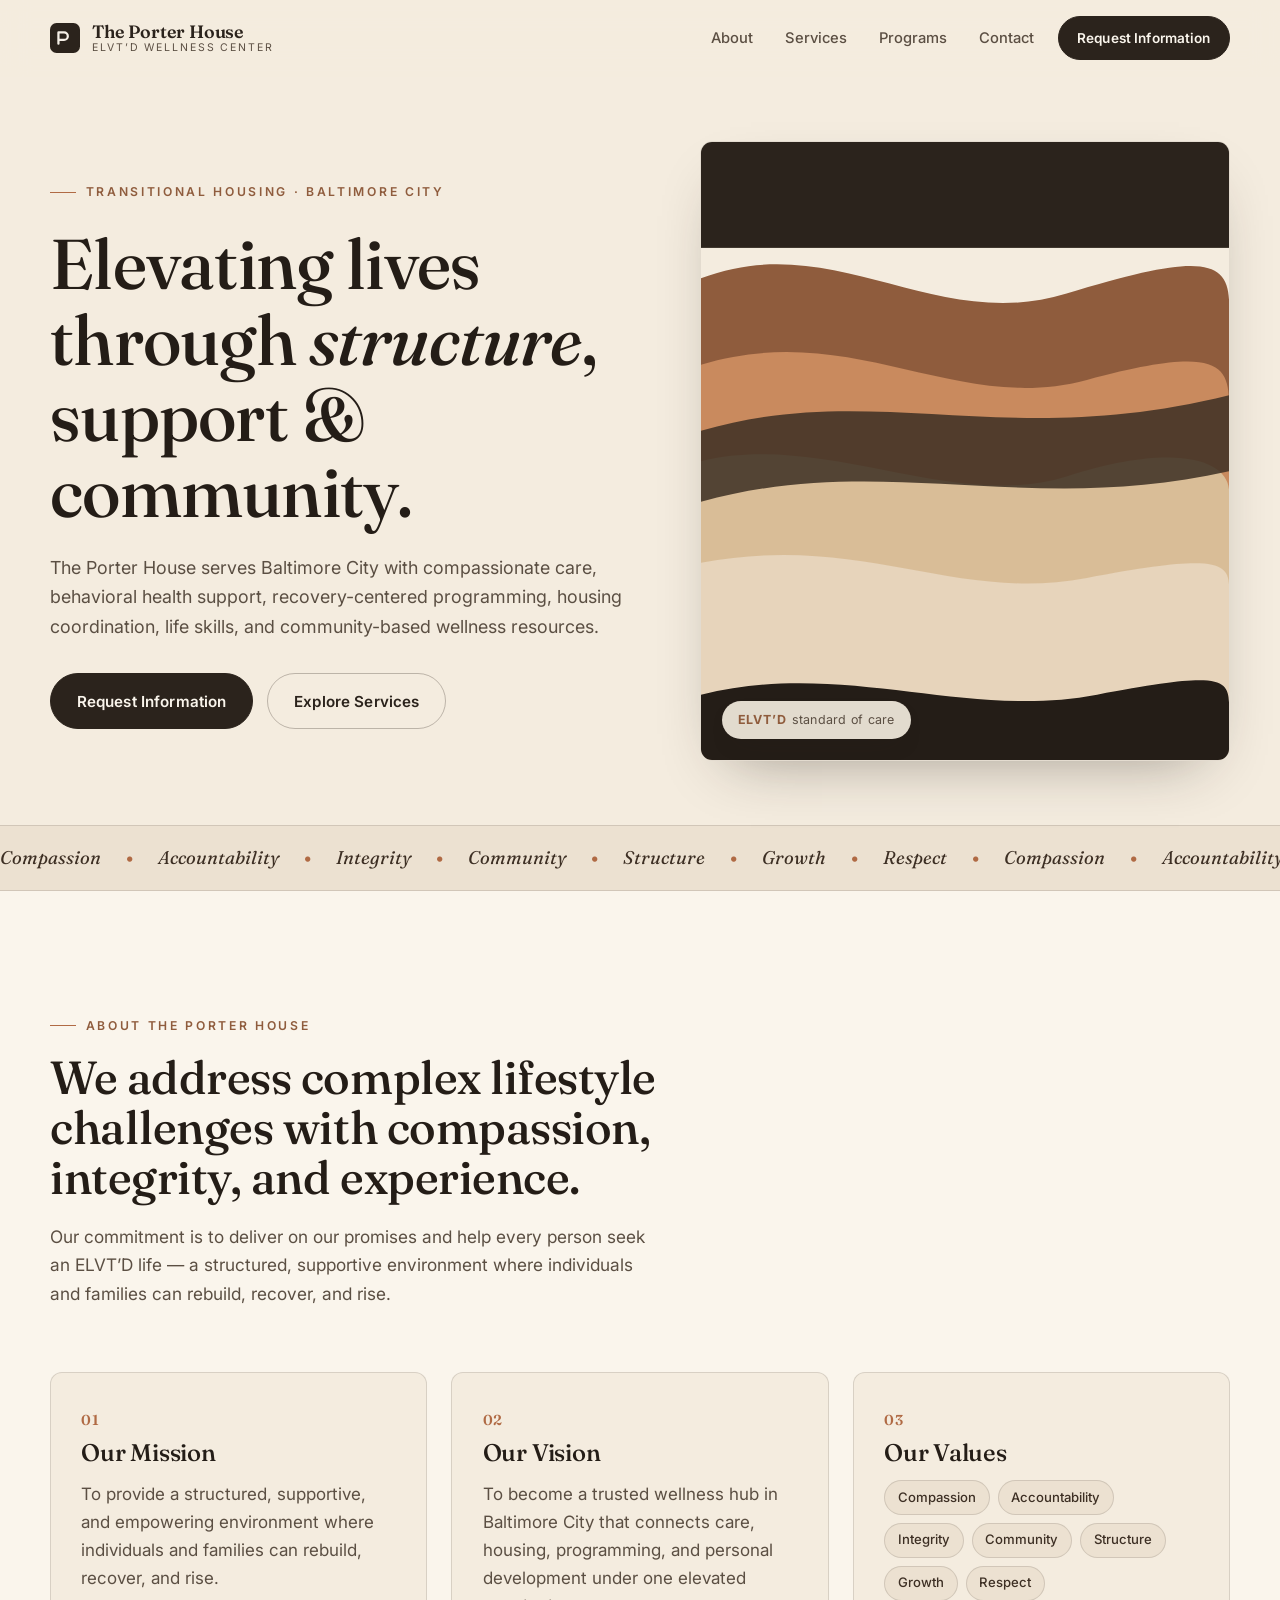
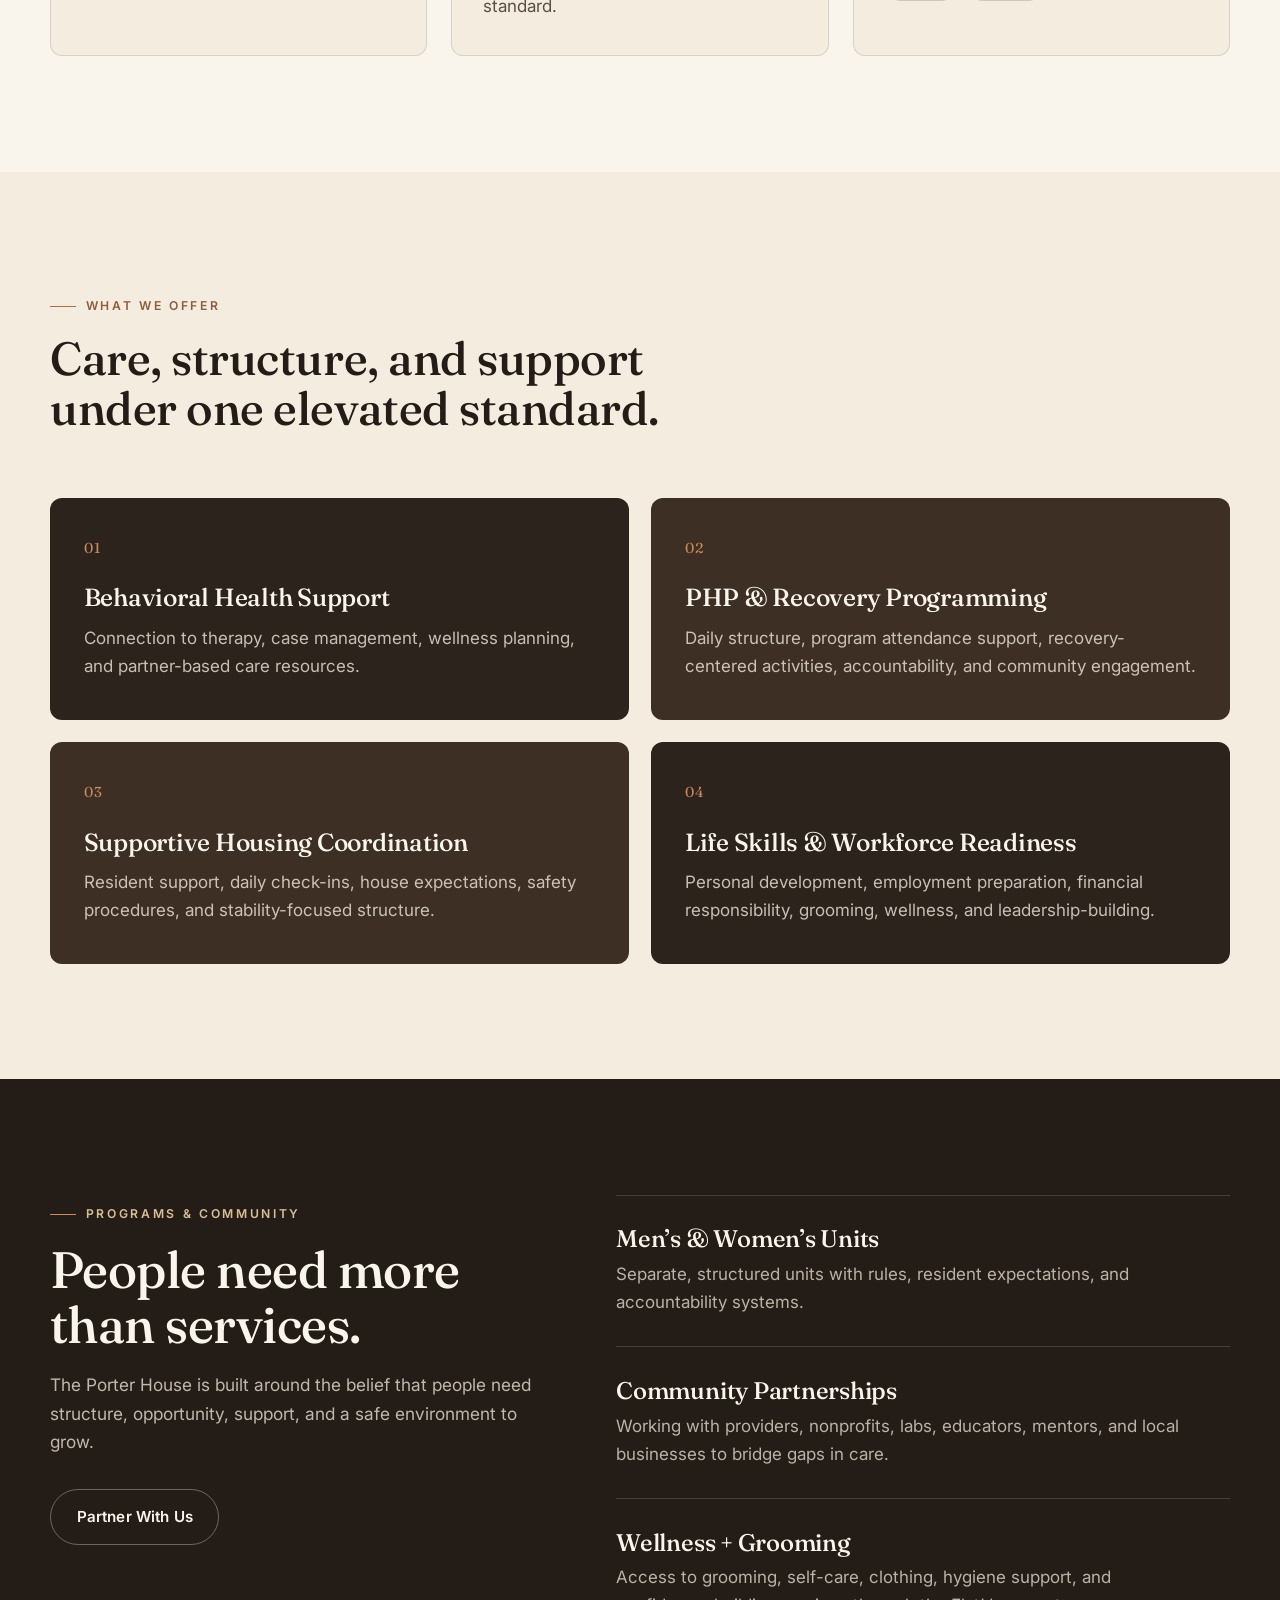
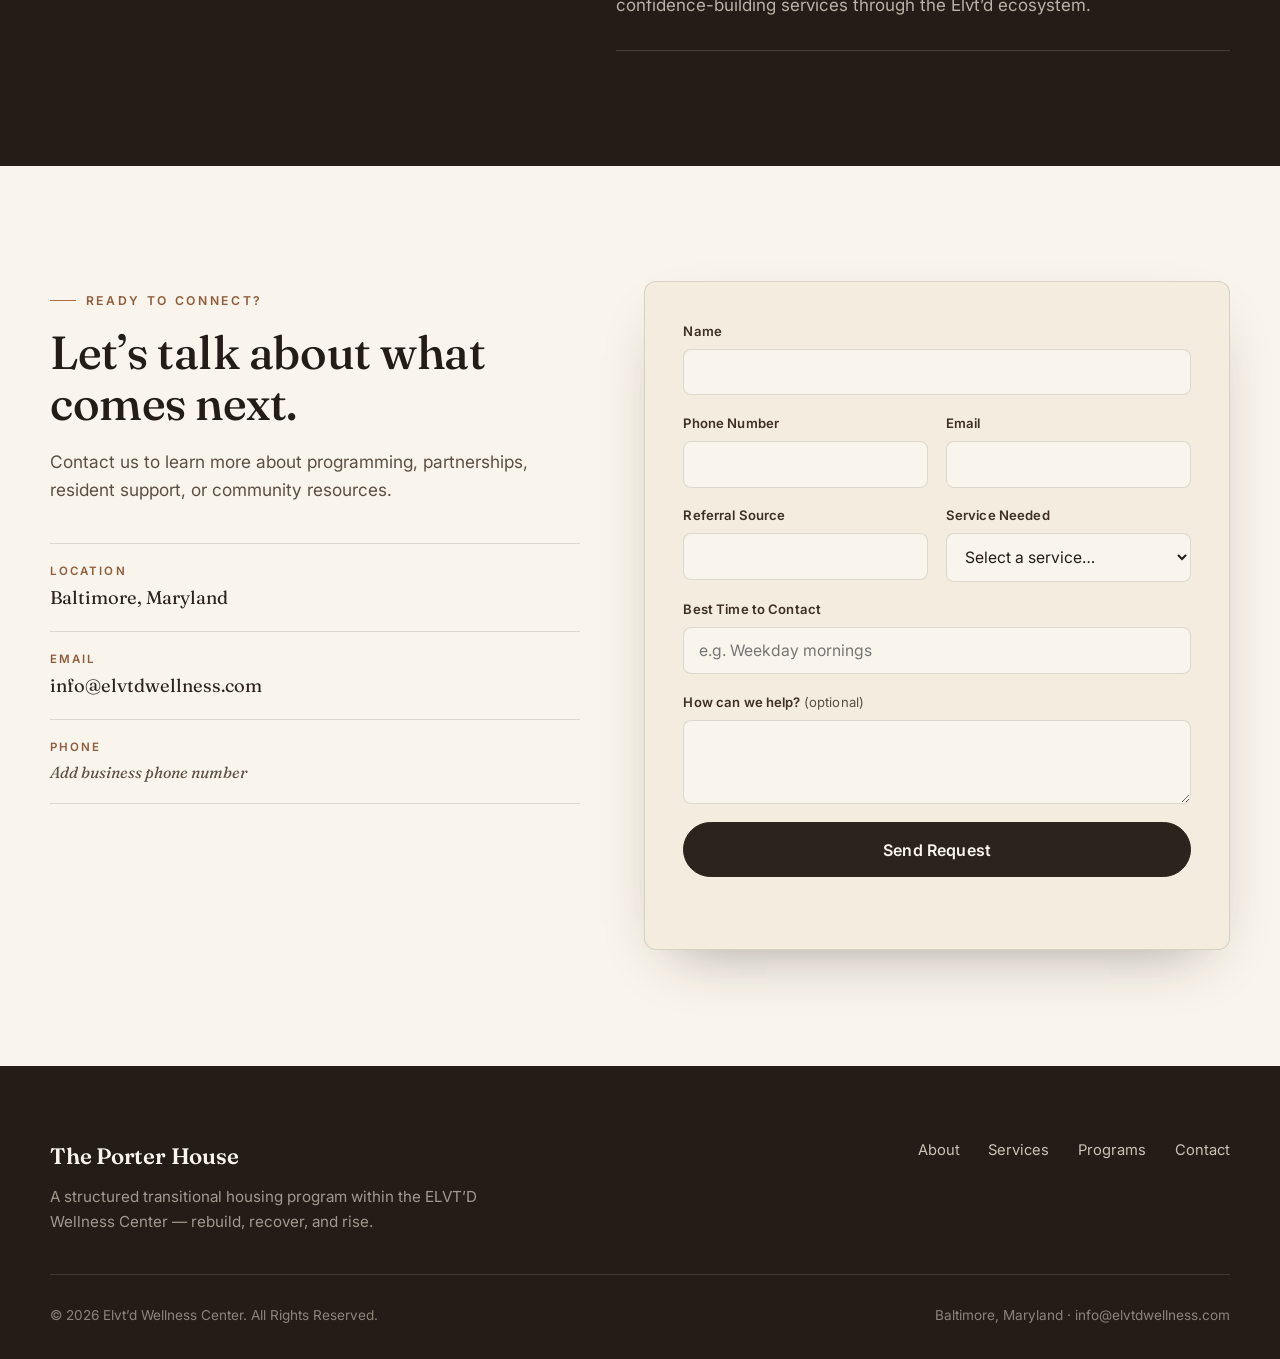
==== index.html @ 4a5e467b "Add The Porter House website Build a sleek, structured, earth-toned marketing site for The Porter Ho" ====
<!DOCTYPE html>
<html lang="en">
<head>
  <meta charset="UTF-8" />
  <meta name="viewport" content="width=device-width, initial-scale=1.0" />
  <title>The Porter House &middot; ELVT&rsquo;D Wellness Center</title>
  <meta name="description" content="The Porter House is a structured transitional housing program in Baltimore City within the ELVT'D Wellness Center — behavioral health support, recovery-centered programming, supportive housing coordination, and life skills." />
  <meta name="theme-color" content="#2b231c" />

  <meta property="og:title" content="The Porter House &middot; ELVT'D Wellness Center" />
  <meta property="og:description" content="Elevating lives through wellness, structure, support, and community. A transitional housing program serving Baltimore City." />
  <meta property="og:type" content="website" />

  <link rel="preconnect" href="https://fonts.googleapis.com" />
  <link rel="preconnect" href="https://fonts.gstatic.com" crossorigin />
  <link href="https://fonts.googleapis.com/css2?family=Fraunces:opsz,wght@9..144,400;9..144,500;9..144,600&family=Inter:wght@400;500;600&display=swap" rel="stylesheet" />

  <link rel="icon" href="data:image/svg+xml,%3Csvg xmlns='http://www.w3.org/2000/svg' viewBox='0 0 32 32'%3E%3Crect width='32' height='32' rx='6' fill='%232b231c'/%3E%3Cpath d='M9 22V10h6a4 4 0 010 8H9' fill='none' stroke='%23c98a5e' stroke-width='2.4' stroke-linecap='round' stroke-linejoin='round'/%3E%3C/svg%3E" />
  <link rel="stylesheet" href="css/styles.css" />
</head>
<body>
  <a class="skip-link" href="#main">Skip to content</a>

  <!-- ============ HEADER ============ -->
  <header class="site-header" id="siteHeader">
    <div class="wrap header-inner">
      <a class="brand" href="#top" aria-label="The Porter House home">
        <span class="brand-mark" aria-hidden="true">
          <svg viewBox="0 0 32 32" width="30" height="30"><rect width="32" height="32" rx="7" fill="currentColor"/><path d="M9 22V10h6a4 4 0 010 8H9" fill="none" stroke="#f5efe6" stroke-width="2.4" stroke-linecap="round" stroke-linejoin="round"/></svg>
        </span>
        <span class="brand-text">
          <span class="brand-name">The Porter House</span>
          <span class="brand-sub">ELVT&rsquo;D Wellness Center</span>
        </span>
      </a>

      <nav class="nav" aria-label="Primary">
        <a href="#about">About</a>
        <a href="#services">Services</a>
        <a href="#programs">Programs</a>
        <a href="#contact">Contact</a>
      </nav>

      <a class="btn btn-sm nav-cta" href="#contact">Request Information</a>

      <button class="nav-toggle" id="navToggle" aria-label="Open menu" aria-expanded="false" aria-controls="mobileNav">
        <span></span><span></span><span></span>
      </button>
    </div>
    <div class="mobile-nav" id="mobileNav" hidden>
      <a href="#about">About</a>
      <a href="#services">Services</a>
      <a href="#programs">Programs</a>
      <a href="#contact">Contact</a>
      <a class="btn" href="#contact">Request Information</a>
    </div>
  </header>

  <main id="main">
    <span id="top"></span>

    <!-- ============ HERO ============ -->
    <section class="hero">
      <div class="wrap hero-inner">
        <div class="hero-copy">
          <p class="eyebrow reveal">Transitional Housing &middot; Baltimore City</p>
          <h1 class="reveal">Elevating lives through <em>structure</em>, support &amp; community.</h1>
          <p class="lede reveal">The Porter House serves Baltimore City with compassionate care, behavioral health support, recovery-centered programming, housing coordination, life skills, and community-based wellness resources.</p>
          <div class="hero-actions reveal">
            <a class="btn" href="#contact">Request Information</a>
            <a class="btn btn-ghost" href="#services">Explore Services</a>
          </div>
        </div>

        <div class="hero-art reveal" aria-hidden="true">
          <!-- Abstract topographic art — geometric yet fluid, earth-toned -->
          <svg class="topo" viewBox="0 0 520 640" preserveAspectRatio="xMidYMid slice" role="img">
            <defs>
              <clipPath id="frame"><rect x="0" y="0" width="520" height="640" rx="10"/></clipPath>
            </defs>
            <g clip-path="url(#frame)">
              <rect width="520" height="640" fill="#f4ecdf"/>
              <!-- grounded dark top block -->
              <rect width="520" height="120" fill="#2b231c"/>
              <!-- moody sweeping planes -->
              <path d="M0 150 C 130 100, 230 205, 360 165 S 520 130, 520 175 L520 300 L0 300 Z" fill="#8f5c3d"/>
              <path d="M0 235 C 150 190, 250 285, 380 250 S 520 235, 520 275 L520 400 L0 400 Z" fill="#c98a5e"/>
              <path d="M0 330 C 120 300, 250 380, 360 345 S 520 330, 520 360 L520 520 L0 520 Z" fill="#d9bd97"/>
              <path d="M0 430 C 160 400, 250 470, 380 445 S 520 430, 520 455 L520 640 L0 640 Z" fill="#e7d4bb"/>
              <!-- grounded dark base block -->
              <path d="M0 560 C 140 525, 260 585, 390 560 S 520 545, 520 575 L520 640 L0 640 Z" fill="#241d17"/>
              <!-- fluid espresso ridge -->
              <path d="M0 300 C 170 250, 300 320, 520 265 L520 340 C 320 385, 180 320, 0 370 Z" fill="#3d2f24" opacity="0.85"/>
            </g>
          </svg>
          <div class="hero-art-tag"><span>ELVT&rsquo;D</span> standard of care</div>
        </div>
      </div>

      <div class="marquee" aria-hidden="true">
        <div class="marquee-track">
          <span>Compassion</span><i>&bull;</i><span>Accountability</span><i>&bull;</i><span>Integrity</span><i>&bull;</i><span>Community</span><i>&bull;</i><span>Structure</span><i>&bull;</i><span>Growth</span><i>&bull;</i><span>Respect</span><i>&bull;</i>
          <span>Compassion</span><i>&bull;</i><span>Accountability</span><i>&bull;</i><span>Integrity</span><i>&bull;</i><span>Community</span><i>&bull;</i><span>Structure</span><i>&bull;</i><span>Growth</span><i>&bull;</i><span>Respect</span><i>&bull;</i>
        </div>
      </div>
    </section>

    <!-- ============ ABOUT ============ -->
    <section class="section about" id="about">
      <div class="wrap">
        <div class="section-head reveal">
          <p class="eyebrow">About The Porter House</p>
          <h2>We address complex lifestyle challenges with compassion, integrity, and experience.</h2>
          <p class="section-intro">Our commitment is to deliver on our promises and help every person seek an ELVT&rsquo;D life — a structured, supportive environment where individuals and families can rebuild, recover, and rise.</p>
        </div>

        <div class="pillars">
          <article class="pillar reveal">
            <span class="pillar-index">01</span>
            <h3>Our Mission</h3>
            <p>To provide a structured, supportive, and empowering environment where individuals and families can rebuild, recover, and rise.</p>
          </article>
          <article class="pillar reveal">
            <span class="pillar-index">02</span>
            <h3>Our Vision</h3>
            <p>To become a trusted wellness hub in Baltimore City that connects care, housing, programming, and personal development under one elevated standard.</p>
          </article>
          <article class="pillar reveal">
            <span class="pillar-index">03</span>
            <h3>Our Values</h3>
            <ul class="value-chips">
              <li>Compassion</li><li>Accountability</li><li>Integrity</li><li>Community</li><li>Structure</li><li>Growth</li><li>Respect</li>
            </ul>
          </article>
        </div>
      </div>
    </section>

    <!-- ============ SERVICES ============ -->
    <section class="section services" id="services">
      <div class="wrap">
        <div class="section-head reveal">
          <p class="eyebrow">What We Offer</p>
          <h2>Care, structure, and support under one elevated standard.</h2>
        </div>

        <div class="cards">
          <article class="card reveal">
            <div class="card-num">01</div>
            <h3>Behavioral Health Support</h3>
            <p>Connection to therapy, case management, wellness planning, and partner-based care resources.</p>
          </article>
          <article class="card reveal">
            <div class="card-num">02</div>
            <h3>PHP &amp; Recovery Programming</h3>
            <p>Daily structure, program attendance support, recovery-centered activities, accountability, and community engagement.</p>
          </article>
          <article class="card reveal">
            <div class="card-num">03</div>
            <h3>Supportive Housing Coordination</h3>
            <p>Resident support, daily check-ins, house expectations, safety procedures, and stability-focused structure.</p>
          </article>
          <article class="card reveal">
            <div class="card-num">04</div>
            <h3>Life Skills &amp; Workforce Readiness</h3>
            <p>Personal development, employment preparation, financial responsibility, grooming, wellness, and leadership-building.</p>
          </article>
        </div>
      </div>
    </section>

    <!-- ============ PROGRAMS ============ -->
    <section class="section programs" id="programs">
      <div class="wrap">
        <div class="programs-grid">
          <div class="programs-copy reveal">
            <p class="eyebrow">Programs &amp; Community</p>
            <h2>People need more than services.</h2>
            <p class="section-intro">The Porter House is built around the belief that people need structure, opportunity, support, and a safe environment to grow.</p>
            <a class="btn btn-ghost" href="#contact">Partner With Us</a>
          </div>

          <div class="programs-list">
            <article class="program reveal">
              <h3>Men&rsquo;s &amp; Women&rsquo;s Units</h3>
              <p>Separate, structured units with rules, resident expectations, and accountability systems.</p>
            </article>
            <article class="program reveal">
              <h3>Community Partnerships</h3>
              <p>Working with providers, nonprofits, labs, educators, mentors, and local businesses to bridge gaps in care.</p>
            </article>
            <article class="program reveal">
              <h3>Wellness + Grooming</h3>
              <p>Access to grooming, self-care, clothing, hygiene support, and confidence-building services through the Elvt&rsquo;d ecosystem.</p>
            </article>
          </div>
        </div>
      </div>
    </section>

    <!-- ============ CONTACT ============ -->
    <section class="section contact" id="contact">
      <div class="wrap contact-grid">
        <div class="contact-copy reveal">
          <p class="eyebrow">Ready to connect?</p>
          <h2>Let&rsquo;s talk about what comes next.</h2>
          <p class="section-intro">Contact us to learn more about programming, partnerships, resident support, or community resources.</p>

          <ul class="contact-details">
            <li>
              <span class="c-label">Location</span>
              <span class="c-value">Baltimore, Maryland</span>
            </li>
            <li>
              <span class="c-label">Email</span>
              <a class="c-value" href="mailto:info@elvtdwellness.com">info@elvtdwellness.com</a>
            </li>
            <li>
              <span class="c-label">Phone</span>
              <span class="c-value muted">Add business phone number</span>
            </li>
          </ul>
        </div>

        <form class="contact-form reveal" id="contactForm" novalidate>
          <div class="field">
            <label for="name">Name</label>
            <input id="name" name="name" type="text" autocomplete="name" required />
          </div>
          <div class="field-row">
            <div class="field">
              <label for="phone">Phone Number</label>
              <input id="phone" name="phone" type="tel" autocomplete="tel" required />
            </div>
            <div class="field">
              <label for="email">Email</label>
              <input id="email" name="email" type="email" autocomplete="email" required />
            </div>
          </div>
          <div class="field-row">
            <div class="field">
              <label for="referral">Referral Source</label>
              <input id="referral" name="referral" type="text" />
            </div>
            <div class="field">
              <label for="service">Service Needed</label>
              <select id="service" name="service">
                <option value="" selected>Select a service&hellip;</option>
                <option>Behavioral Health Support</option>
                <option>PHP &amp; Recovery Programming</option>
                <option>Supportive Housing Coordination</option>
                <option>Life Skills &amp; Workforce Readiness</option>
                <option>Community Partnership</option>
                <option>Other</option>
              </select>
            </div>
          </div>
          <div class="field">
            <label for="besttime">Best Time to Contact</label>
            <input id="besttime" name="besttime" type="text" placeholder="e.g. Weekday mornings" />
          </div>
          <div class="field">
            <label for="message">How can we help? <span class="opt">(optional)</span></label>
            <textarea id="message" name="message" rows="3"></textarea>
          </div>
          <button class="btn btn-block" type="submit">Send Request</button>
          <p class="form-note" id="formNote" role="status" aria-live="polite"></p>
        </form>
      </div>
    </section>
  </main>

  <!-- ============ FOOTER ============ -->
  <footer class="site-footer">
    <div class="wrap footer-inner">
      <div class="footer-brand">
        <span class="brand-name">The Porter House</span>
        <p>A structured transitional housing program within the ELVT&rsquo;D Wellness Center — rebuild, recover, and rise.</p>
      </div>
      <nav class="footer-nav" aria-label="Footer">
        <a href="#about">About</a>
        <a href="#services">Services</a>
        <a href="#programs">Programs</a>
        <a href="#contact">Contact</a>
      </nav>
    </div>
    <div class="wrap footer-base">
      <p>&copy; <span id="year">2026</span> Elvt&rsquo;d Wellness Center. All Rights Reserved.</p>
      <p>Baltimore, Maryland &middot; <a href="mailto:info@elvtdwellness.com">info@elvtdwellness.com</a></p>
    </div>
  </footer>

  <script src="js/main.js"></script>
</body>
</html>
---- css/styles.css ----
/* ============================================================
   The Porter House — ELVT'D Wellness Center
   Palette: muted earth tones — espresso, terracotta, sand, cream
   Mood: sleek, structured, confident, grounded
   ============================================================ */

:root {
  /* Earth-tone palette */
  --espresso:    #241d17;
  --espresso-2:  #2b231c;
  --coffee:      #3d2f24;
  --terracotta:  #b06a44;
  --terracotta-2:#c98a5e;
  --clay:        #8f5c3d;
  --sand:        #d9bd97;
  --sand-2:      #e7d4bb;
  --beige:       #ece1d1;
  --cream:       #f4ecdf;
  --cream-2:     #faf5ec;
  --ink:         #241d17;
  --ink-soft:    #5b4f43;
  --line:        rgba(43, 35, 28, 0.14);

  --bg:          var(--cream);
  --fg:          var(--ink);

  --font-serif: "Fraunces", Georgia, "Times New Roman", serif;
  --font-sans:  "Inter", -apple-system, BlinkMacSystemFont, "Segoe UI", Roboto, sans-serif;

  --wrap: 1180px;
  --radius: 12px;
  --shadow: 0 24px 60px -30px rgba(36, 29, 23, 0.45);
  --ease: cubic-bezier(0.22, 1, 0.36, 1);
}

/* ---------- Reset / base ---------- */
*, *::before, *::after { box-sizing: border-box; }
html { scroll-behavior: smooth; -webkit-text-size-adjust: 100%; }
@media (prefers-reduced-motion: reduce) { html { scroll-behavior: auto; } }

body {
  margin: 0;
  font-family: var(--font-sans);
  color: var(--fg);
  background: var(--bg);
  line-height: 1.65;
  font-size: 17px;
  -webkit-font-smoothing: antialiased;
  text-rendering: optimizeLegibility;
  overflow-x: hidden;
}

h1, h2, h3 { font-family: var(--font-serif); font-weight: 500; line-height: 1.08; letter-spacing: -0.01em; margin: 0; }
h1 em, h2 em { font-style: italic; font-weight: 500; }
p { margin: 0; }
a { color: inherit; text-decoration: none; }
img, svg { display: block; max-width: 100%; }

.wrap { width: min(var(--wrap), 100% - 3rem); margin-inline: auto; }

.skip-link {
  position: absolute; left: -9999px; top: 0; z-index: 200;
  background: var(--espresso); color: var(--cream);
  padding: 0.7rem 1.2rem; border-radius: 0 0 8px 0;
}
.skip-link:focus { left: 0; }

/* ---------- Buttons ---------- */
.btn {
  display: inline-flex; align-items: center; justify-content: center; gap: 0.5rem;
  font-family: var(--font-sans); font-weight: 600; font-size: 0.95rem;
  letter-spacing: 0.01em;
  padding: 0.9rem 1.6rem; border-radius: 999px;
  background: var(--espresso-2); color: var(--cream-2);
  border: 1px solid var(--espresso-2);
  cursor: pointer;
  transition: transform 0.35s var(--ease), background 0.35s var(--ease), box-shadow 0.35s var(--ease), color 0.35s var(--ease);
}
.btn:hover { background: var(--coffee); transform: translateY(-2px); box-shadow: 0 14px 30px -14px rgba(36,29,23,0.6); }
.btn:focus-visible { outline: 3px solid var(--terracotta-2); outline-offset: 3px; }
.btn-ghost { background: transparent; color: var(--espresso-2); border-color: rgba(43,35,28,0.28); }
.btn-ghost:hover { background: rgba(43,35,28,0.06); color: var(--espresso-2); }
.btn-sm { padding: 0.6rem 1.15rem; font-size: 0.85rem; }
.btn-block { width: 100%; padding: 1.05rem; font-size: 1rem; }

/* ---------- Eyebrow ---------- */
.eyebrow {
  font-family: var(--font-sans); font-weight: 600;
  font-size: 0.76rem; letter-spacing: 0.22em; text-transform: uppercase;
  color: var(--clay); margin-bottom: 1.1rem;
  display: inline-flex; align-items: center; gap: 0.6rem;
}
.eyebrow::before {
  content: ""; width: 26px; height: 1px; background: var(--terracotta); display: inline-block;
}

/* ============ HEADER ============ */
.site-header {
  position: sticky; top: 0; z-index: 100;
  background: rgba(244, 236, 223, 0.82);
  backdrop-filter: blur(14px); -webkit-backdrop-filter: blur(14px);
  border-bottom: 1px solid transparent;
  transition: border-color 0.4s var(--ease), background 0.4s var(--ease);
}
.site-header.scrolled { border-bottom-color: var(--line); background: rgba(244, 236, 223, 0.94); }
.header-inner { display: flex; align-items: center; gap: 1.5rem; height: 76px; }

.brand { display: inline-flex; align-items: center; gap: 0.75rem; margin-right: auto; color: var(--espresso-2); }
.brand-mark { color: var(--espresso-2); display: inline-flex; }
.brand-text { display: flex; flex-direction: column; line-height: 1.1; }
.brand-name { font-family: var(--font-serif); font-weight: 600; font-size: 1.12rem; letter-spacing: -0.01em; }
.brand-sub { font-size: 0.66rem; letter-spacing: 0.18em; text-transform: uppercase; color: var(--ink-soft); }

.nav { display: flex; gap: 2rem; }
.nav a {
  font-size: 0.92rem; font-weight: 500; color: var(--ink-soft);
  position: relative; padding: 0.25rem 0; transition: color 0.3s var(--ease);
}
.nav a::after {
  content: ""; position: absolute; left: 0; bottom: -2px; width: 100%; height: 1.5px;
  background: var(--terracotta); transform: scaleX(0); transform-origin: left;
  transition: transform 0.35s var(--ease);
}
.nav a:hover { color: var(--espresso-2); }
.nav a:hover::after { transform: scaleX(1); }

.nav-toggle { display: none; }

/* mobile nav */
.mobile-nav { display: none; }

/* ============ HERO ============ */
.hero { position: relative; padding-top: clamp(2.5rem, 5vw, 4.5rem); }
.hero-inner {
  display: grid; grid-template-columns: 1.05fr 0.95fr; gap: clamp(2rem, 5vw, 4.5rem);
  align-items: center; padding-bottom: clamp(2.5rem, 5vw, 4rem);
}
.hero h1 {
  font-size: clamp(2.6rem, 6vw, 4.4rem);
  margin: 0.4rem 0 1.4rem;
  max-width: 15ch;
}
.hero .lede { font-size: 1.12rem; color: var(--ink-soft); max-width: 52ch; }
.hero-actions { display: flex; flex-wrap: wrap; gap: 0.9rem; margin-top: 2rem; }

.hero-art { position: relative; }
.topo {
  width: 100%; height: clamp(420px, 52vw, 620px);
  border-radius: var(--radius);
  box-shadow: var(--shadow);
  border: 1px solid rgba(43,35,28,0.08);
}
.hero-art-tag {
  position: absolute; left: 22px; bottom: 22px;
  background: rgba(244,236,223,0.92); backdrop-filter: blur(6px);
  padding: 0.55rem 1rem; border-radius: 999px;
  font-size: 0.78rem; color: var(--ink-soft); letter-spacing: 0.02em;
  box-shadow: 0 10px 24px -16px rgba(36,29,23,0.6);
}
.hero-art-tag span { color: var(--clay); font-weight: 700; letter-spacing: 0.08em; }

/* marquee */
.marquee {
  border-top: 1px solid var(--line); border-bottom: 1px solid var(--line);
  overflow: hidden; padding: 1.05rem 0; background: var(--beige);
}
.marquee-track {
  display: inline-flex; align-items: center; gap: 1.5rem; white-space: nowrap;
  animation: marquee 34s linear infinite; will-change: transform;
}
.marquee-track span {
  font-family: var(--font-serif); font-style: italic; font-size: 1.15rem; color: var(--coffee);
}
.marquee-track i { color: var(--terracotta); font-style: normal; }
@keyframes marquee { to { transform: translateX(-50%); } }
@media (prefers-reduced-motion: reduce) { .marquee-track { animation: none; } }

/* ============ SECTIONS ============ */
.section { padding: clamp(4rem, 9vw, 7.5rem) 0; }
.section-head { max-width: 62ch; margin-bottom: clamp(2.5rem, 5vw, 4rem); }
.section-head h2 { font-size: clamp(1.9rem, 3.8vw, 2.9rem); }
.section-intro { margin-top: 1.2rem; color: var(--ink-soft); font-size: 1.08rem; max-width: 56ch; }

/* ---- About ---- */
.about { background: var(--cream-2); }
.pillars { display: grid; grid-template-columns: repeat(3, 1fr); gap: 1.5rem; }
.pillar {
  background: var(--cream); border: 1px solid var(--line); border-radius: var(--radius);
  padding: 2rem 1.9rem 2.2rem; position: relative;
  transition: transform 0.4s var(--ease), box-shadow 0.4s var(--ease);
}
.pillar:hover { transform: translateY(-4px); box-shadow: var(--shadow); }
.pillar-index {
  font-family: var(--font-serif); font-size: 0.9rem; color: var(--terracotta);
  font-weight: 600; letter-spacing: 0.05em;
}
.pillar h3 { font-size: 1.5rem; margin: 0.4rem 0 0.9rem; }
.pillar p { color: var(--ink-soft); }
.value-chips { list-style: none; margin: 0.2rem 0 0; padding: 0; display: flex; flex-wrap: wrap; gap: 0.5rem; }
.value-chips li {
  font-size: 0.82rem; font-weight: 500; color: var(--coffee);
  background: var(--beige); border: 1px solid var(--line);
  padding: 0.35rem 0.8rem; border-radius: 999px;
}

/* ---- Services ---- */
.cards { display: grid; grid-template-columns: repeat(2, 1fr); gap: 1.4rem; }
.card {
  position: relative; overflow: hidden;
  background: var(--espresso-2); color: var(--cream);
  border-radius: var(--radius); padding: 2.4rem 2.1rem 2.5rem;
  transition: transform 0.4s var(--ease), background 0.4s var(--ease);
}
.card:nth-child(2), .card:nth-child(3) { background: var(--coffee); }
.card::after {
  content: ""; position: absolute; right: -60px; bottom: -60px;
  width: 180px; height: 180px; border-radius: 50%;
  background: radial-gradient(circle at 30% 30%, rgba(201,138,94,0.35), transparent 70%);
  opacity: 0; transition: opacity 0.5s var(--ease);
}
.card:hover { transform: translateY(-5px); }
.card:hover::after { opacity: 1; }
.card-num {
  font-family: var(--font-serif); font-size: 0.9rem; color: var(--terracotta-2);
  letter-spacing: 0.08em; margin-bottom: 1.5rem;
}
.card h3 { font-size: 1.55rem; margin-bottom: 0.8rem; color: var(--cream-2); }
.card p { color: rgba(244,236,223,0.78); position: relative; z-index: 1; }

/* ---- Programs ---- */
.programs { background: var(--espresso); color: var(--cream); }
.programs .eyebrow { color: var(--sand); }
.programs .eyebrow::before { background: var(--terracotta-2); }
.programs-grid { display: grid; grid-template-columns: 0.9fr 1.1fr; gap: clamp(2rem, 5vw, 4.5rem); align-items: start; }
.programs-copy h2 { font-size: clamp(2rem, 4.2vw, 3.2rem); color: var(--cream-2); margin-bottom: 0; margin-top: 0; }
.programs-copy .section-intro { color: rgba(244,236,223,0.75); margin-bottom: 2rem; }
.programs-copy .btn-ghost { color: var(--cream-2); border-color: rgba(244,236,223,0.35); }
.programs-copy .btn-ghost:hover { background: rgba(244,236,223,0.08); color: var(--cream-2); }
.programs-list { display: flex; flex-direction: column; }
.program {
  padding: 1.9rem 0; border-top: 1px solid rgba(244,236,223,0.16);
  transition: padding-left 0.4s var(--ease);
}
.program:last-child { border-bottom: 1px solid rgba(244,236,223,0.16); }
.program:hover { padding-left: 0.8rem; }
.program h3 { font-size: 1.5rem; color: var(--cream-2); margin-bottom: 0.5rem; }
.program p { color: rgba(244,236,223,0.72); max-width: 52ch; }

/* ---- Contact ---- */
.contact { background: var(--cream-2); }
.contact-grid { display: grid; grid-template-columns: 0.95fr 1.05fr; gap: clamp(2rem, 5vw, 4.5rem); align-items: start; }
.contact-copy h2 { font-size: clamp(1.9rem, 4vw, 2.9rem); }
.contact-details { list-style: none; margin: 2.4rem 0 0; padding: 0; }
.contact-details li {
  display: flex; flex-direction: column; gap: 0.15rem;
  padding: 1.1rem 0; border-top: 1px solid var(--line);
}
.contact-details li:last-child { border-bottom: 1px solid var(--line); }
.c-label { font-size: 0.72rem; letter-spacing: 0.18em; text-transform: uppercase; color: var(--clay); font-weight: 600; }
.c-value { font-size: 1.15rem; font-family: var(--font-serif); color: var(--espresso-2); }
a.c-value:hover { color: var(--terracotta); }
.c-value.muted { color: var(--ink-soft); font-style: italic; font-size: 1rem; }

/* form */
.contact-form {
  background: var(--cream); border: 1px solid var(--line); border-radius: var(--radius);
  padding: clamp(1.6rem, 3vw, 2.4rem); box-shadow: var(--shadow);
}
.field { margin-bottom: 1.1rem; display: flex; flex-direction: column; }
.field-row { display: grid; grid-template-columns: 1fr 1fr; gap: 1.1rem; }
.field label { font-size: 0.82rem; font-weight: 600; color: var(--coffee); margin-bottom: 0.4rem; letter-spacing: 0.01em; }
.field label .opt { font-weight: 400; color: var(--ink-soft); }
.field input, .field select, .field textarea {
  font-family: var(--font-sans); font-size: 0.98rem; color: var(--ink);
  background: var(--cream-2); border: 1px solid var(--line); border-radius: 8px;
  padding: 0.8rem 0.9rem; width: 100%;
  transition: border-color 0.3s var(--ease), box-shadow 0.3s var(--ease), background 0.3s var(--ease);
}
.field textarea { resize: vertical; }
.field input:focus, .field select:focus, .field textarea:focus {
  outline: none; border-color: var(--terracotta); background: var(--cream);
  box-shadow: 0 0 0 3px rgba(176,106,68,0.14);
}
.field input:user-invalid, .field select:user-invalid { border-color: #b4573f; }
.form-note { margin-top: 1rem; font-size: 0.92rem; color: var(--clay); min-height: 1.2em; }
.form-note.success { color: #4c7a4a; }

/* ============ FOOTER ============ */
.site-footer { background: var(--espresso); color: rgba(244,236,223,0.8); padding: clamp(3rem, 6vw, 4.5rem) 0 2rem; }
.footer-inner { display: flex; flex-wrap: wrap; gap: 2rem; justify-content: space-between; align-items: start; padding-bottom: 2.5rem; border-bottom: 1px solid rgba(244,236,223,0.14); }
.footer-brand { max-width: 42ch; }
.footer-brand .brand-name { color: var(--cream-2); font-size: 1.4rem; display: block; margin-bottom: 0.6rem; }
.footer-brand p { color: rgba(244,236,223,0.6); font-size: 0.95rem; }
.footer-nav { display: flex; gap: 1.8rem; flex-wrap: wrap; }
.footer-nav a { font-size: 0.92rem; color: rgba(244,236,223,0.8); transition: color 0.3s var(--ease); }
.footer-nav a:hover { color: var(--terracotta-2); }
.footer-base { display: flex; flex-wrap: wrap; gap: 0.6rem 2rem; justify-content: space-between; padding-top: 1.8rem; font-size: 0.85rem; color: rgba(244,236,223,0.5); }
.footer-base a:hover { color: var(--terracotta-2); }

/* ============ REVEAL ANIMATION ============ */
.reveal { opacity: 0; transform: translateY(22px); transition: opacity 0.7s var(--ease), transform 0.7s var(--ease); }
.reveal.in { opacity: 1; transform: none; }
@media (prefers-reduced-motion: reduce) { .reveal { opacity: 1; transform: none; transition: none; } }

/* ============ RESPONSIVE ============ */
@media (max-width: 940px) {
  .hero-inner { grid-template-columns: 1fr; }
  .hero-art { order: -1; }
  .topo { height: clamp(320px, 60vw, 460px); }
  .programs-grid, .contact-grid { grid-template-columns: 1fr; }
  .cards { grid-template-columns: 1fr; }
}

@media (max-width: 720px) {
  .nav, .nav-cta { display: none; }
  .nav-toggle {
    display: inline-flex; flex-direction: column; justify-content: center; gap: 5px;
    width: 44px; height: 44px; background: none; border: 0; cursor: pointer; padding: 0;
  }
  .nav-toggle span { display: block; width: 24px; height: 2px; background: var(--espresso-2); border-radius: 2px; transition: transform 0.3s var(--ease), opacity 0.3s var(--ease); margin: 0 auto; }
  .nav-toggle[aria-expanded="true"] span:nth-child(1) { transform: translateY(7px) rotate(45deg); }
  .nav-toggle[aria-expanded="true"] span:nth-child(2) { opacity: 0; }
  .nav-toggle[aria-expanded="true"] span:nth-child(3) { transform: translateY(-7px) rotate(-45deg); }

  .mobile-nav { display: flex; flex-direction: column; gap: 0.4rem; padding: 0.5rem 1.5rem 1.5rem; border-bottom: 1px solid var(--line); }
  .mobile-nav a { padding: 0.7rem 0; font-size: 1.05rem; color: var(--espresso-2); border-bottom: 1px solid var(--line); }
  .mobile-nav a:last-child { border: 0; margin-top: 0.6rem; }
  .mobile-nav a.btn { color: var(--cream-2); justify-content: center; }

  .pillars { grid-template-columns: 1fr; }
  .field-row { grid-template-columns: 1fr; }
  body { font-size: 16px; }
}
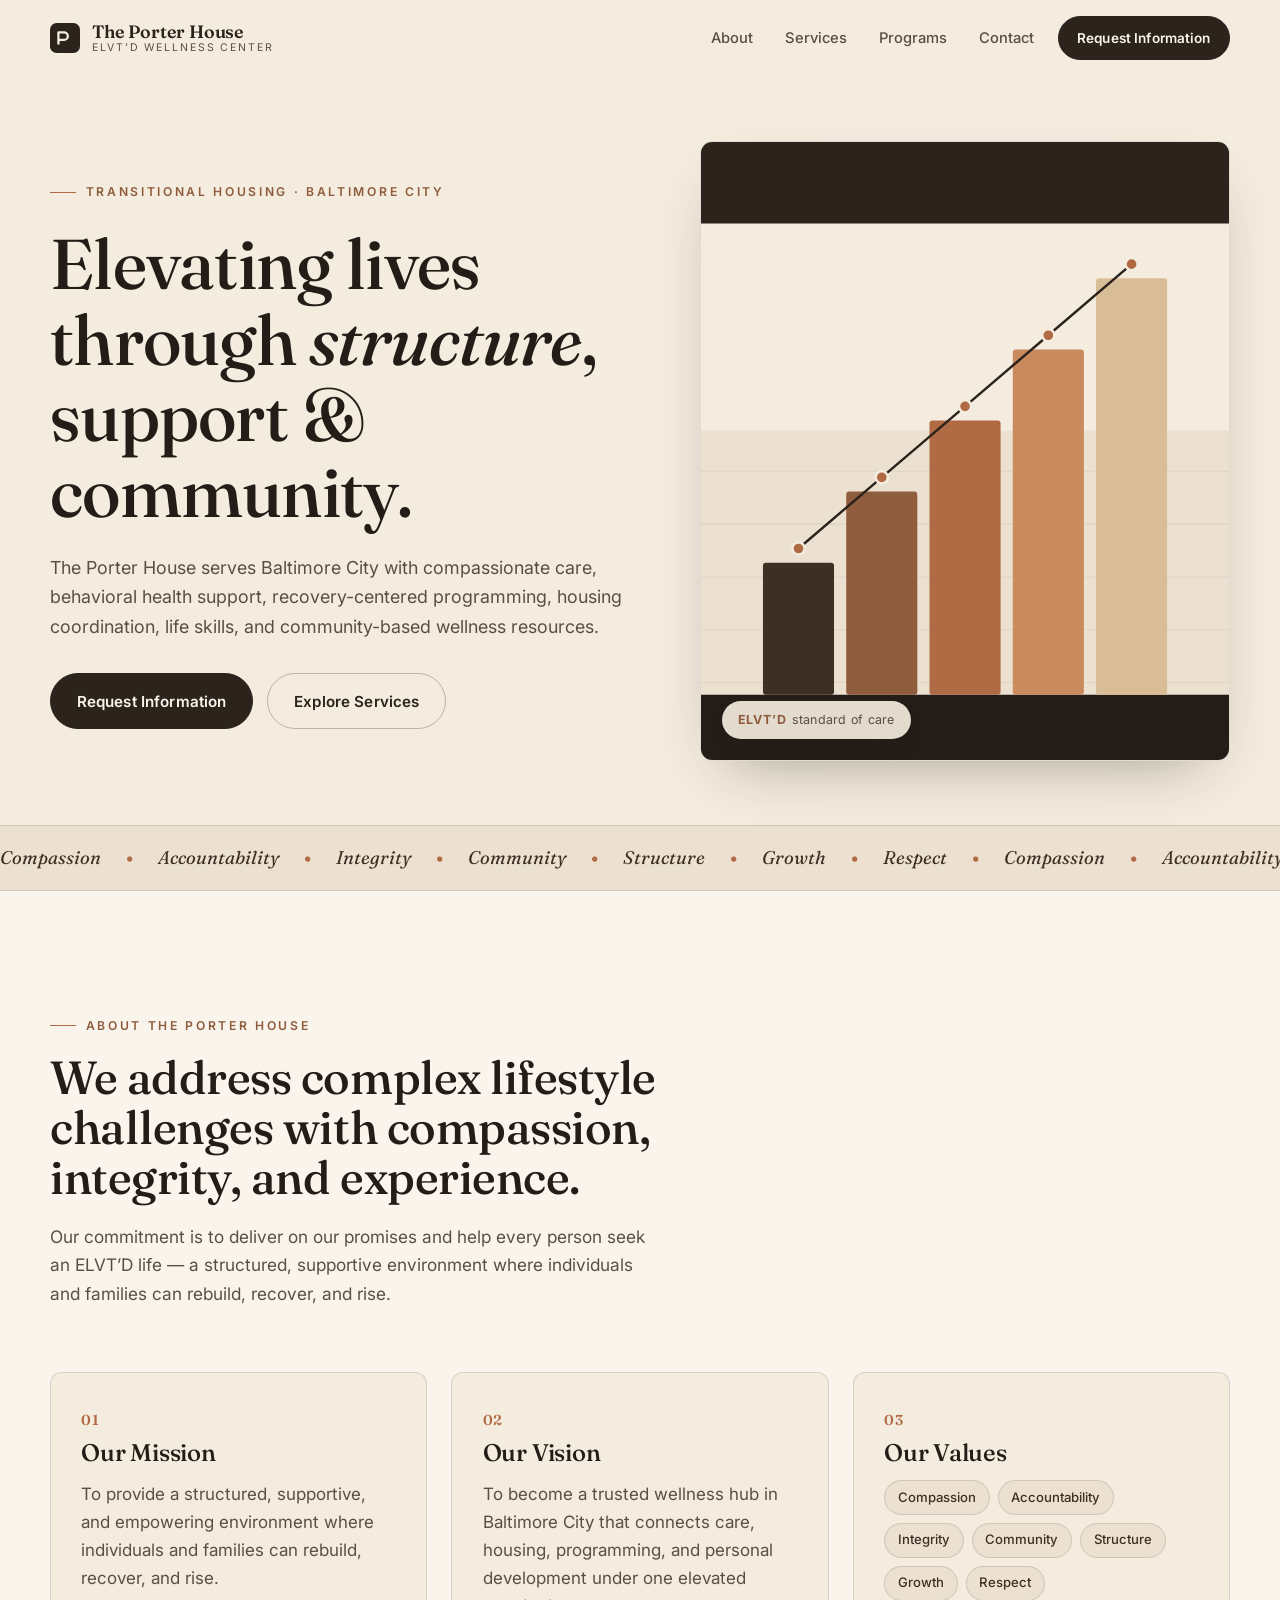
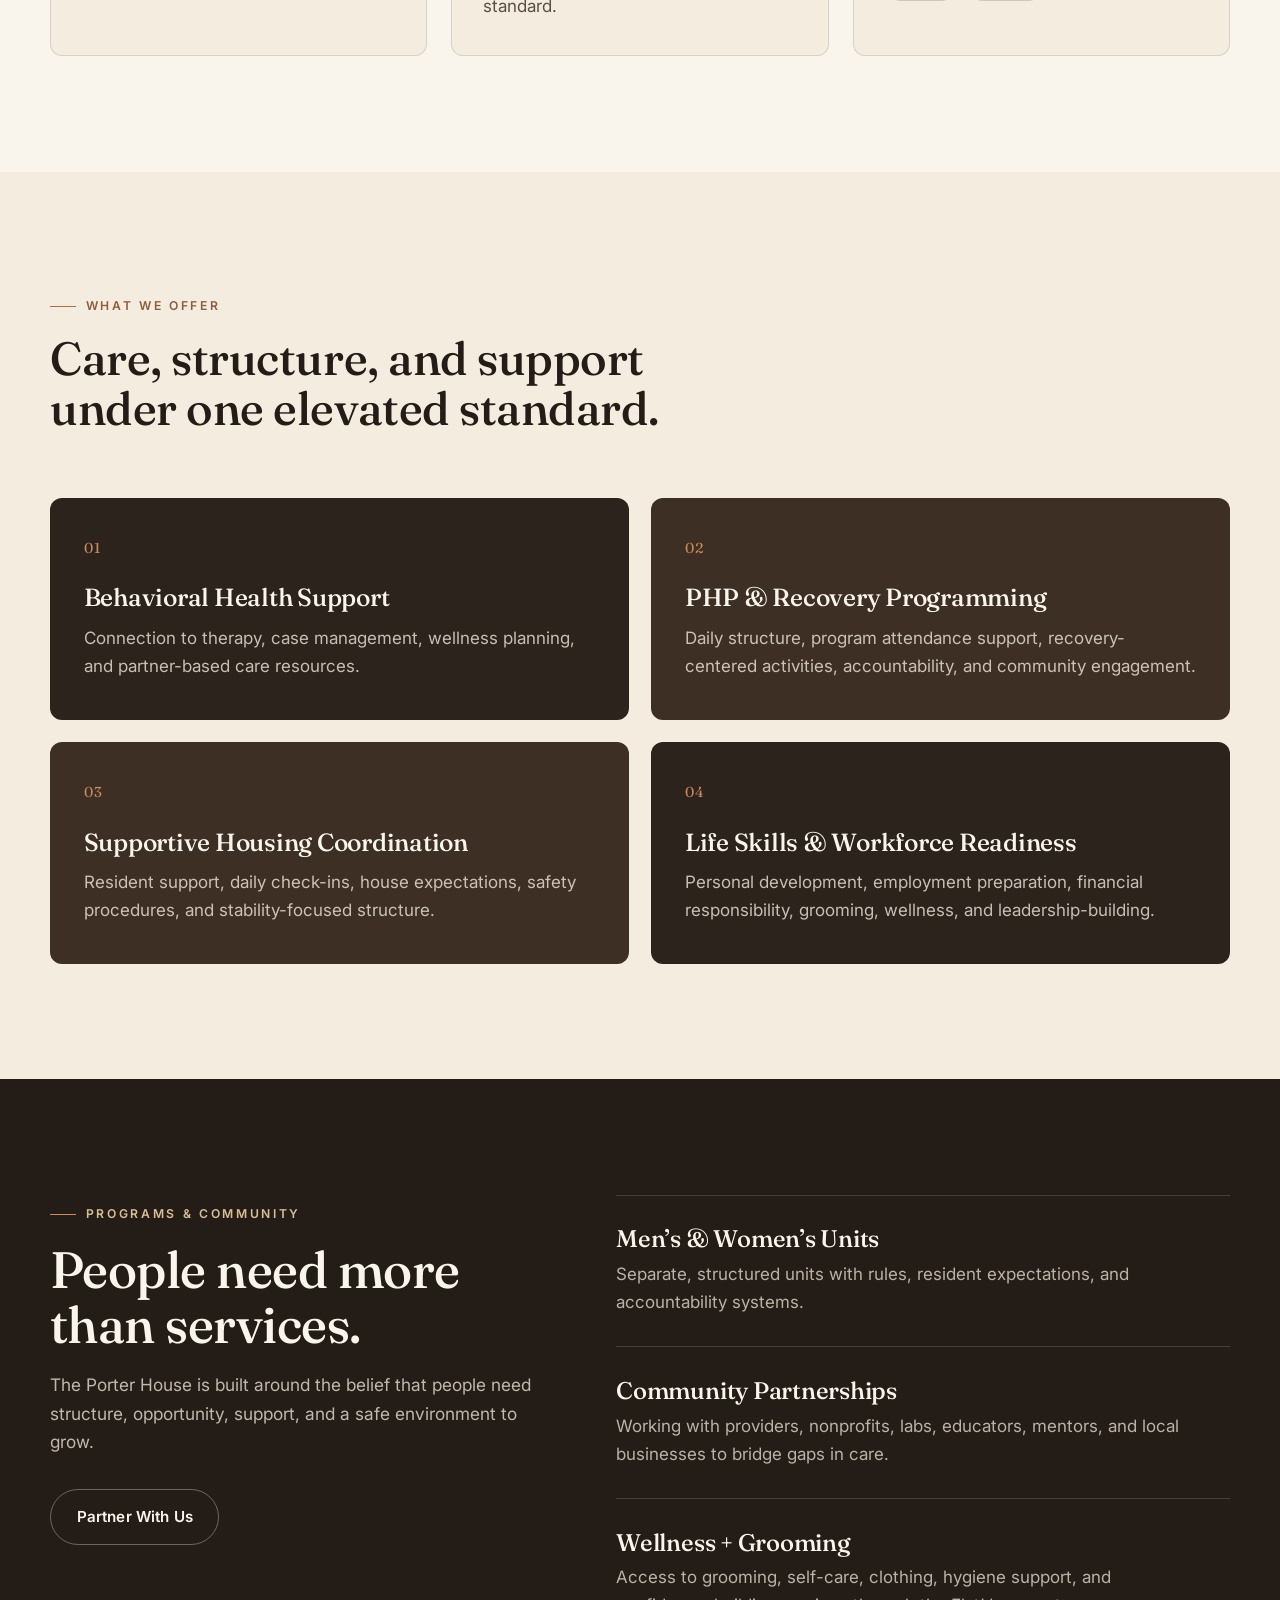
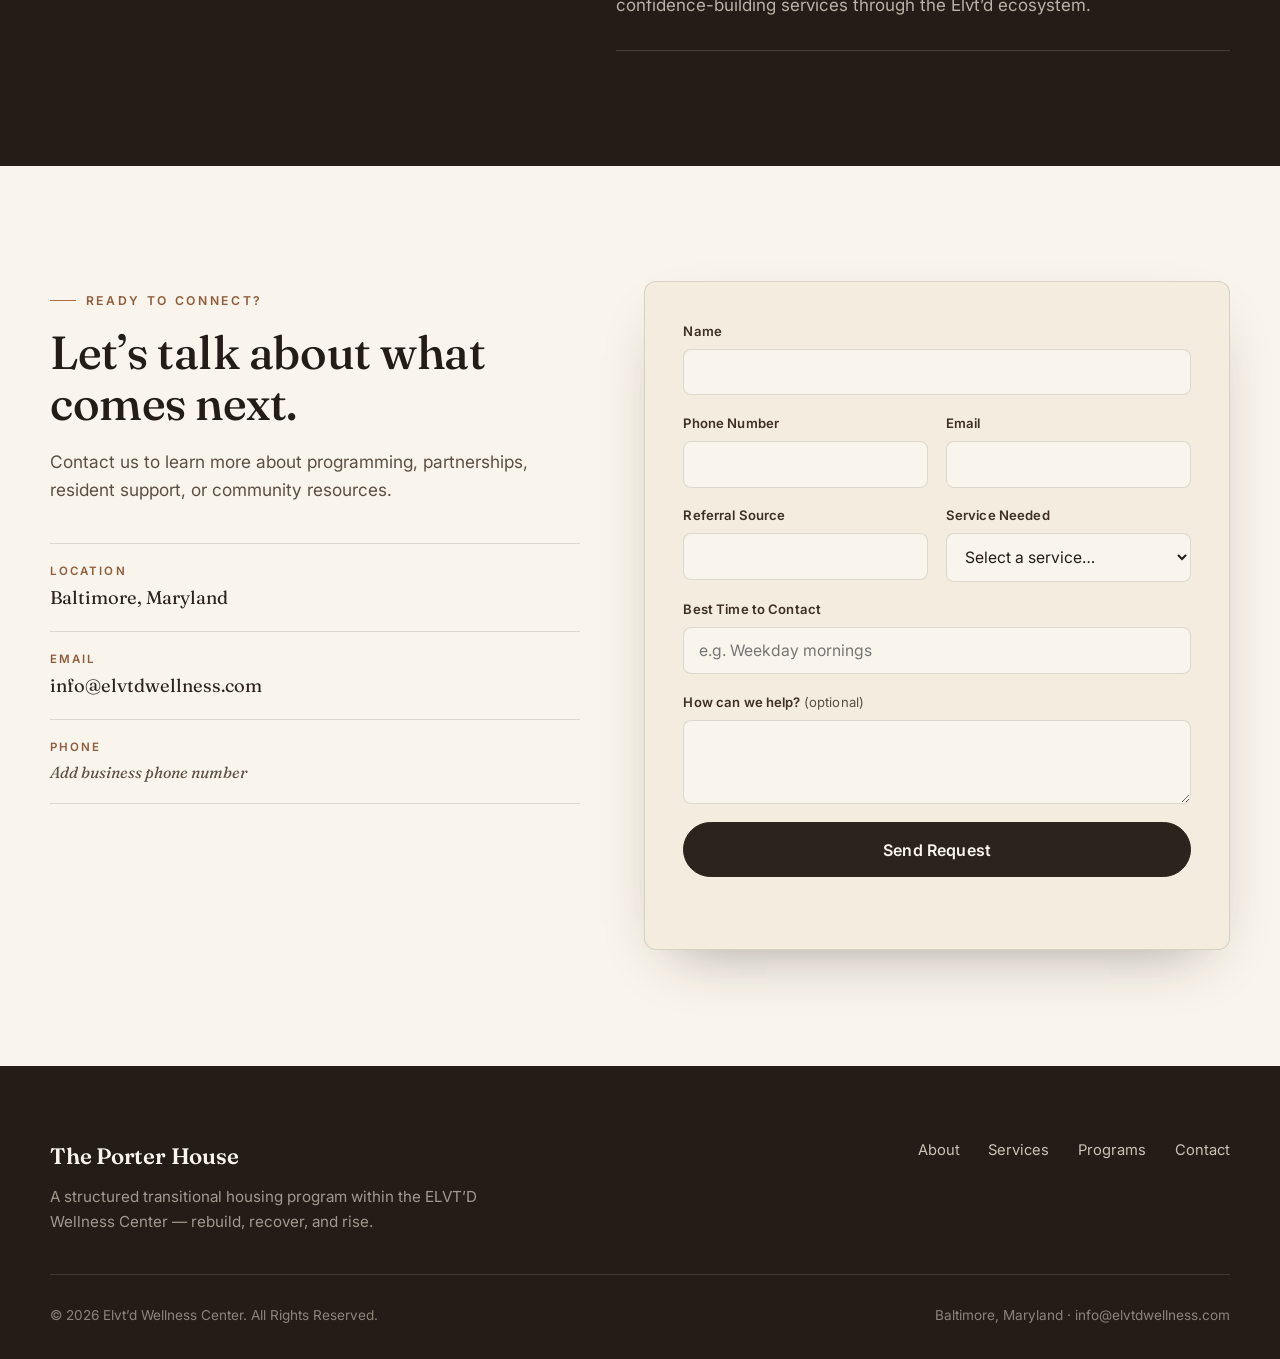
==== commit 6c422bea: "Redesign hero art as structured elevation motif Replace the fluid topographic landscape with a more " ====
--- a/index.html
+++ b/index.html
@@ -73,7 +73,7 @@
         </div>
 
         <div class="hero-art reveal" aria-hidden="true">
-          <!-- Abstract topographic art — geometric yet fluid, earth-toned -->
+          <!-- Structured elevation — ascending stepped columns with an elevation line -->
           <svg class="topo" viewBox="0 0 520 640" preserveAspectRatio="xMidYMid slice" role="img">
             <defs>
               <clipPath id="frame"><rect x="0" y="0" width="520" height="640" rx="10"/></clipPath>
@@ -81,16 +81,38 @@
             <g clip-path="url(#frame)">
               <rect width="520" height="640" fill="#f4ecdf"/>
               <!-- grounded dark top block -->
-              <rect width="520" height="120" fill="#2b231c"/>
-              <!-- moody sweeping planes -->
-              <path d="M0 150 C 130 100, 230 205, 360 165 S 520 130, 520 175 L520 300 L0 300 Z" fill="#8f5c3d"/>
-              <path d="M0 235 C 150 190, 250 285, 380 250 S 520 235, 520 275 L520 400 L0 400 Z" fill="#c98a5e"/>
-              <path d="M0 330 C 120 300, 250 380, 360 345 S 520 330, 520 360 L520 520 L0 520 Z" fill="#d9bd97"/>
-              <path d="M0 430 C 160 400, 250 470, 380 445 S 520 430, 520 455 L520 640 L0 640 Z" fill="#e7d4bb"/>
+              <rect width="520" height="96" fill="#2b231c"/>
+              <!-- structured strata field behind the columns -->
+              <rect x="0" y="300" width="520" height="260" fill="#ece1d1"/>
+              <!-- fine contour / elevation lines -->
+              <g stroke="#2b231c" stroke-opacity="0.07" stroke-width="1">
+                <line x1="0" y1="340" x2="520" y2="340"/>
+                <line x1="0" y1="392" x2="520" y2="392"/>
+                <line x1="0" y1="444" x2="520" y2="444"/>
+                <line x1="0" y1="496" x2="520" y2="496"/>
+                <line x1="0" y1="548" x2="520" y2="548"/>
+              </g>
               <!-- grounded dark base block -->
-              <path d="M0 560 C 140 525, 260 585, 390 560 S 520 545, 520 575 L520 640 L0 640 Z" fill="#241d17"/>
-              <!-- fluid espresso ridge -->
-              <path d="M0 300 C 170 250, 300 320, 520 265 L520 340 C 320 385, 180 320, 0 370 Z" fill="#3d2f24" opacity="0.85"/>
+              <rect x="0" y="560" width="520" height="80" fill="#241d17"/>
+              <!-- ascending structured columns: dark → light as they rise -->
+              <g>
+                <rect x="61"  y="430" width="70" height="130" rx="3" fill="#3d2f24"/>
+                <rect x="143" y="360" width="70" height="200" rx="3" fill="#8f5c3d"/>
+                <rect x="225" y="290" width="70" height="270" rx="3" fill="#b06a44"/>
+                <rect x="307" y="220" width="70" height="340" rx="3" fill="#c98a5e"/>
+                <rect x="389" y="150" width="70" height="410" rx="3" fill="#d9bd97"/>
+              </g>
+              <!-- elevation line + nodes tracing the rise -->
+              <polyline points="96,416 178,346 260,276 342,206 424,136"
+                        fill="none" stroke="#2b231c" stroke-width="2.4"
+                        stroke-linecap="round" stroke-linejoin="round"/>
+              <g fill="#b06a44" stroke="#f4ecdf" stroke-width="2.5">
+                <circle cx="96"  cy="416" r="6"/>
+                <circle cx="178" cy="346" r="6"/>
+                <circle cx="260" cy="276" r="6"/>
+                <circle cx="342" cy="206" r="6"/>
+                <circle cx="424" cy="136" r="6"/>
+              </g>
             </g>
           </svg>
           <div class="hero-art-tag"><span>ELVT&rsquo;D</span> standard of care</div>
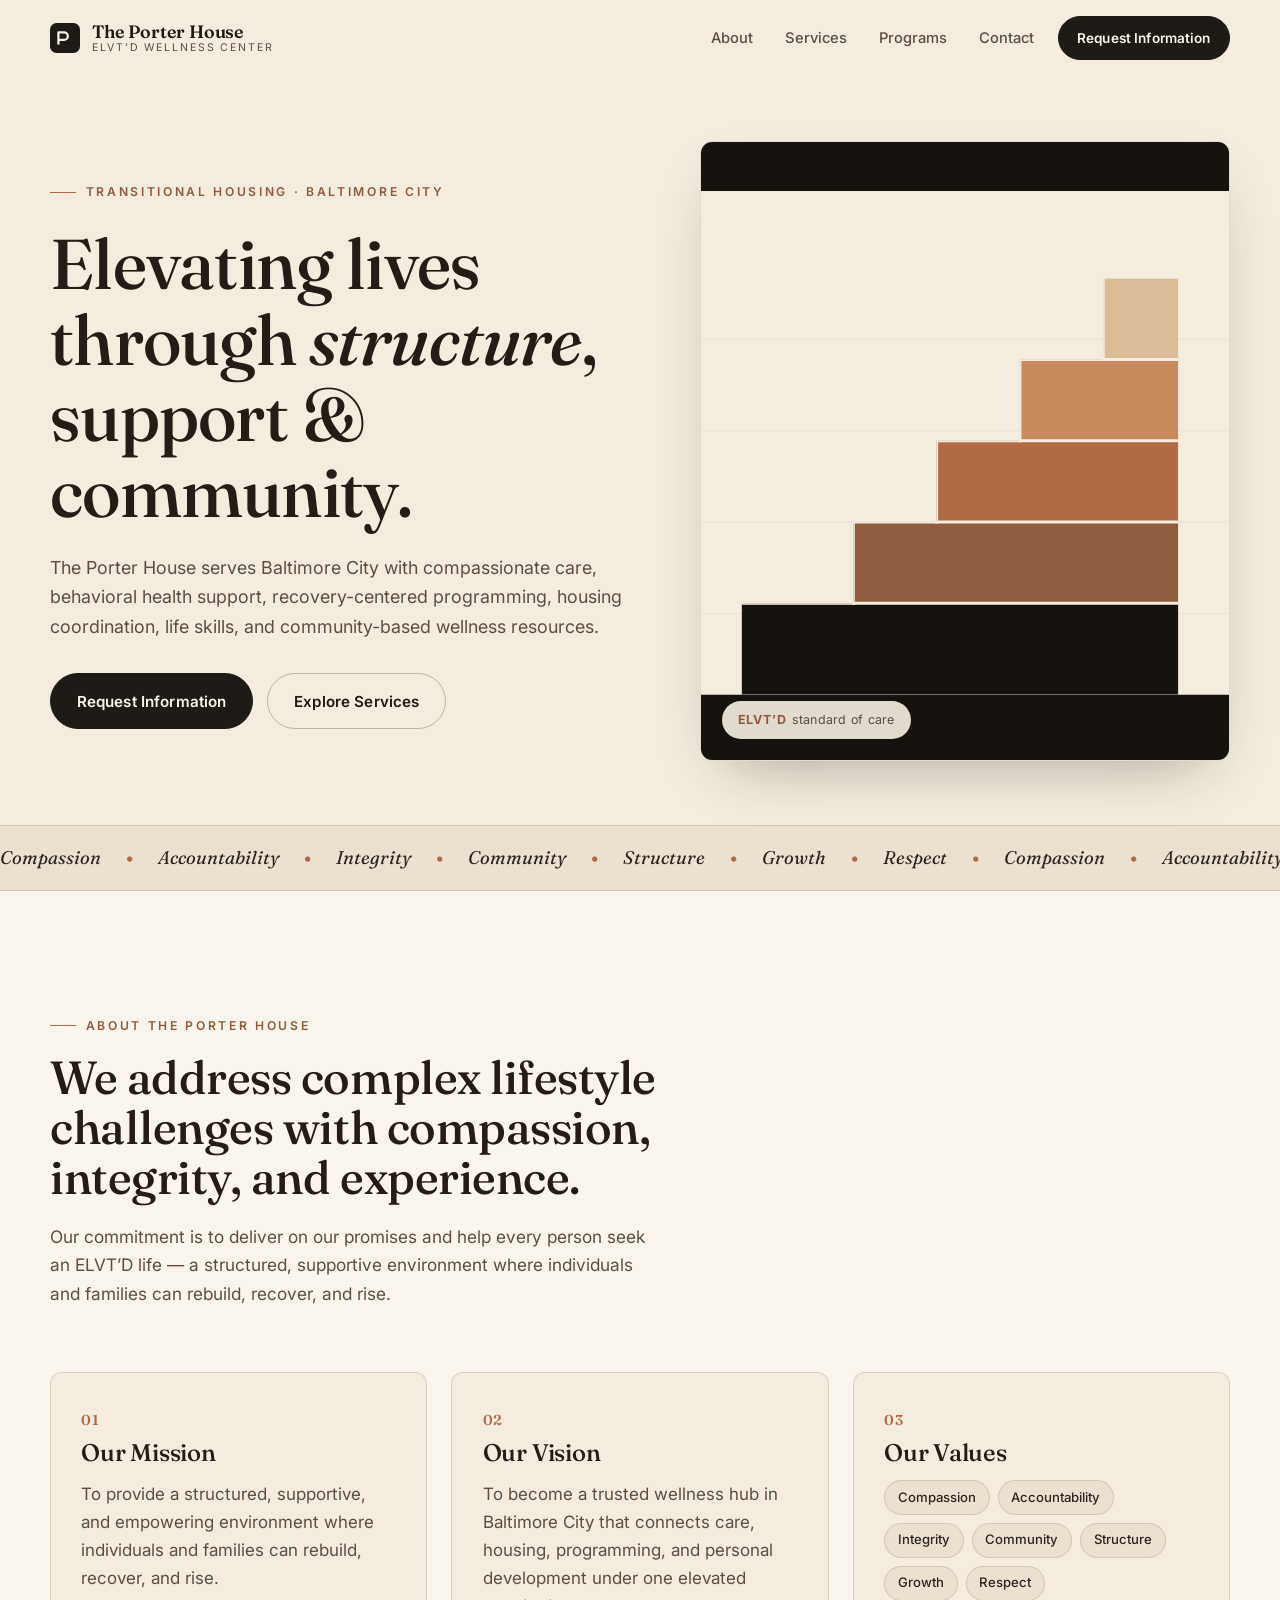
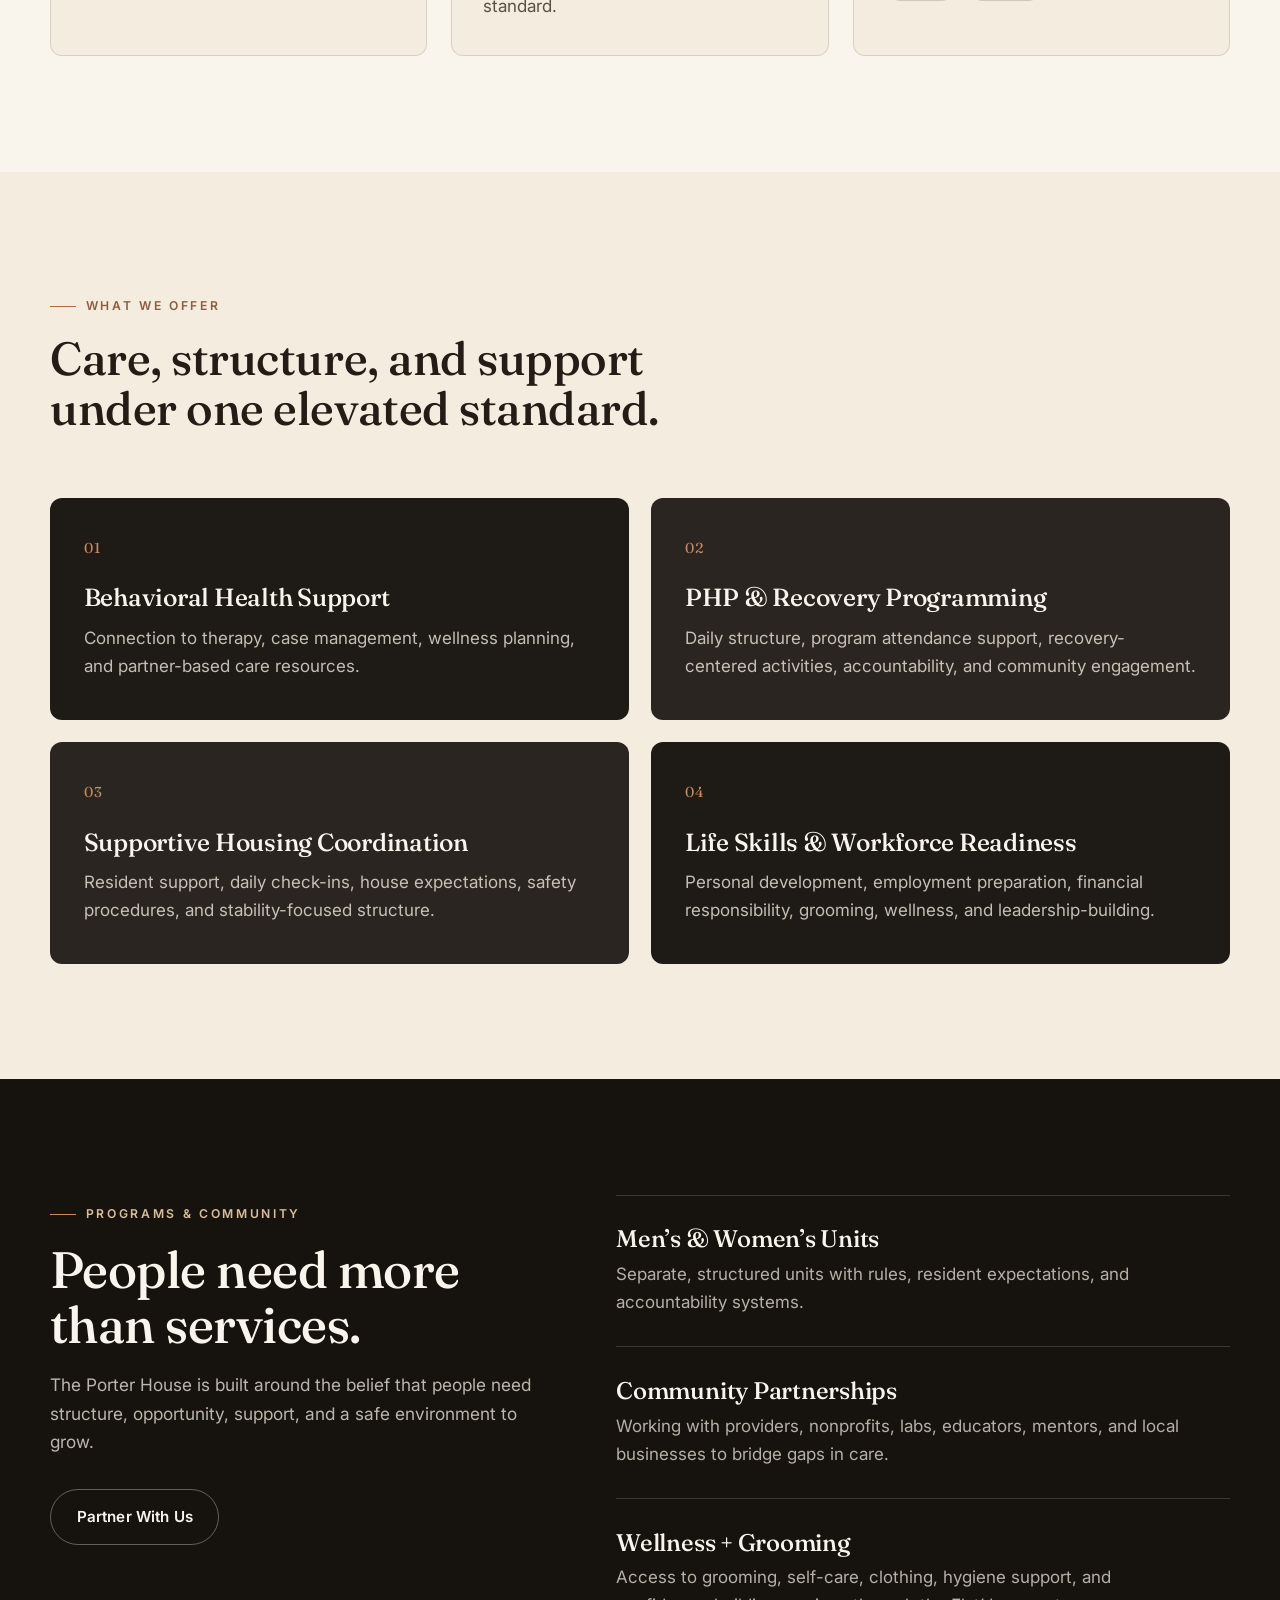
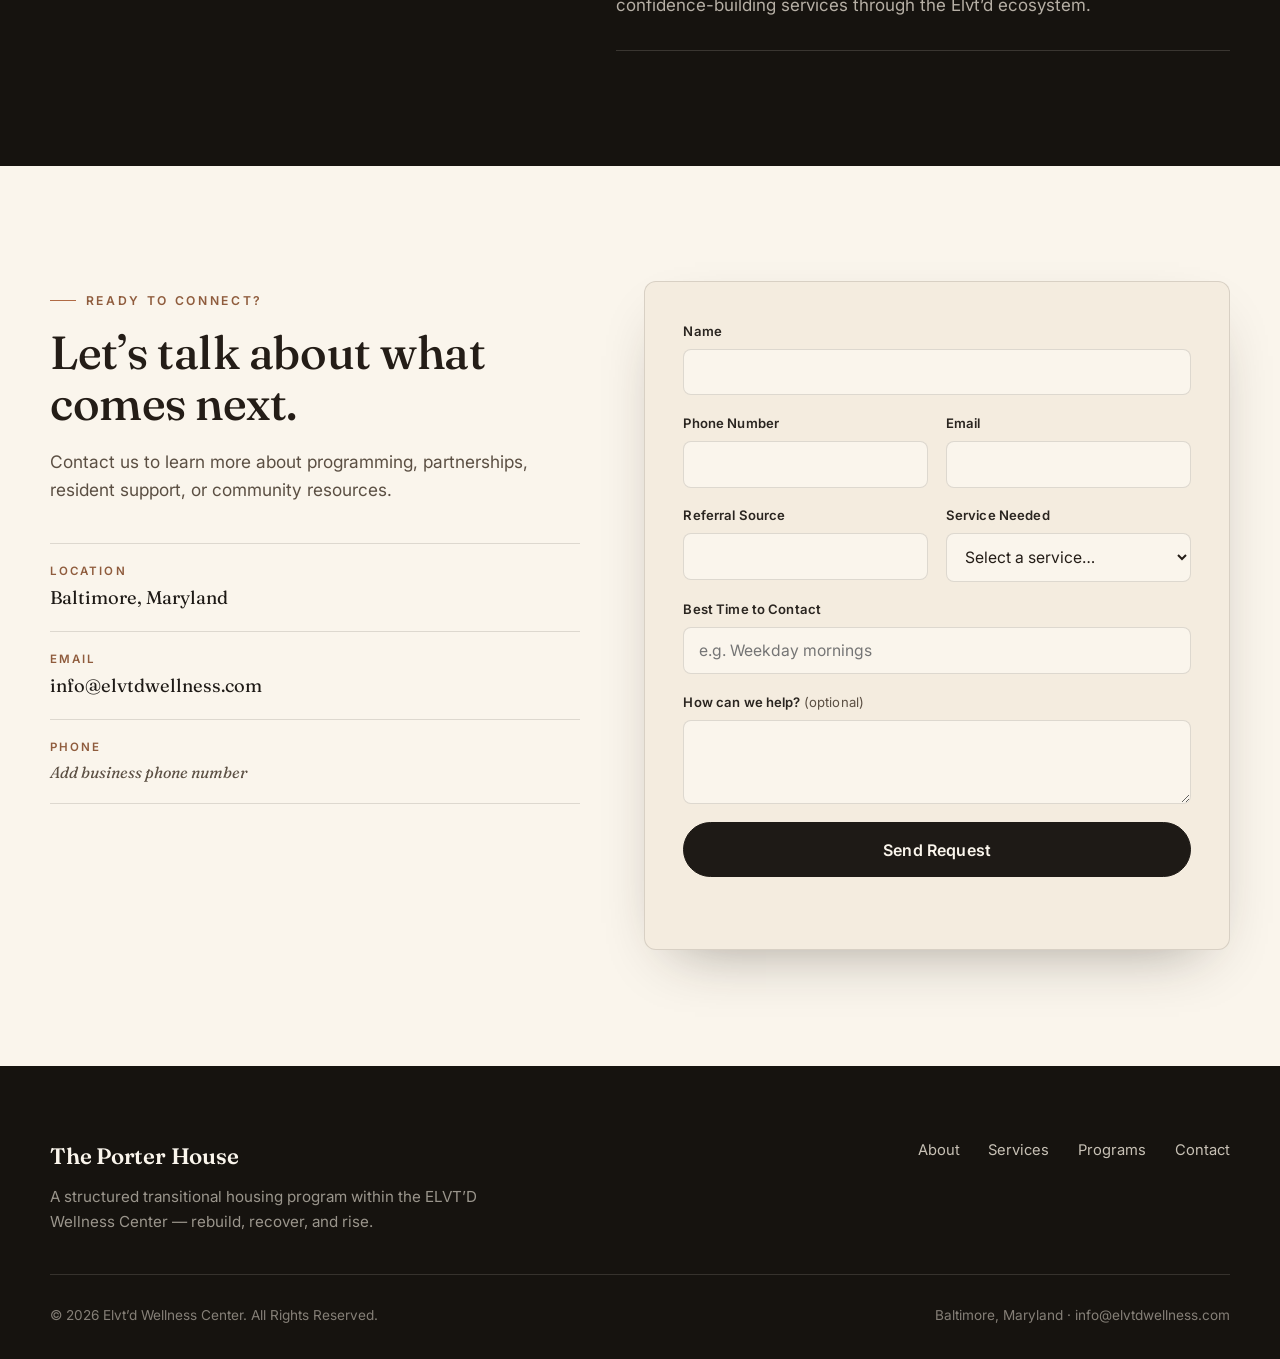
==== commit 97d67d89: "Switch dark foundation to black and rebuild hero as stepped terraces - Replace the dark-brown founda" ====
--- a/index.html
+++ b/index.html
@@ -5,7 +5,7 @@
   <meta name="viewport" content="width=device-width, initial-scale=1.0" />
   <title>The Porter House &middot; ELVT&rsquo;D Wellness Center</title>
   <meta name="description" content="The Porter House is a structured transitional housing program in Baltimore City within the ELVT'D Wellness Center — behavioral health support, recovery-centered programming, supportive housing coordination, and life skills." />
-  <meta name="theme-color" content="#2b231c" />
+  <meta name="theme-color" content="#16130f" />
 
   <meta property="og:title" content="The Porter House &middot; ELVT'D Wellness Center" />
   <meta property="og:description" content="Elevating lives through wellness, structure, support, and community. A transitional housing program serving Baltimore City." />
@@ -15,7 +15,7 @@
   <link rel="preconnect" href="https://fonts.gstatic.com" crossorigin />
   <link href="https://fonts.googleapis.com/css2?family=Fraunces:opsz,wght@9..144,400;9..144,500;9..144,600&family=Inter:wght@400;500;600&display=swap" rel="stylesheet" />
 
-  <link rel="icon" href="data:image/svg+xml,%3Csvg xmlns='http://www.w3.org/2000/svg' viewBox='0 0 32 32'%3E%3Crect width='32' height='32' rx='6' fill='%232b231c'/%3E%3Cpath d='M9 22V10h6a4 4 0 010 8H9' fill='none' stroke='%23c98a5e' stroke-width='2.4' stroke-linecap='round' stroke-linejoin='round'/%3E%3C/svg%3E" />
+  <link rel="icon" href="data:image/svg+xml,%3Csvg xmlns='http://www.w3.org/2000/svg' viewBox='0 0 32 32'%3E%3Crect width='32' height='32' rx='6' fill='%2316130f'/%3E%3Cpath d='M9 22V10h6a4 4 0 010 8H9' fill='none' stroke='%23c98a5e' stroke-width='2.4' stroke-linecap='round' stroke-linejoin='round'/%3E%3C/svg%3E" />
   <link rel="stylesheet" href="css/styles.css" />
 </head>
 <body>
@@ -73,46 +73,46 @@
         </div>
 
         <div class="hero-art reveal" aria-hidden="true">
-          <!-- Structured elevation — ascending stepped columns with an elevation line -->
+          <!-- Structured elevation — stepped terraces rising to a light peak -->
           <svg class="topo" viewBox="0 0 520 640" preserveAspectRatio="xMidYMid slice" role="img">
             <defs>
               <clipPath id="frame"><rect x="0" y="0" width="520" height="640" rx="10"/></clipPath>
+              <clipPath id="stair">
+                <polygon points="40,560 40,470 150,470 150,390 232,390 232,310 314,310 314,230 396,230 396,150 470,150 470,560"/>
+              </clipPath>
             </defs>
             <g clip-path="url(#frame)">
               <rect width="520" height="640" fill="#f4ecdf"/>
-              <!-- grounded dark top block -->
-              <rect width="520" height="96" fill="#2b231c"/>
-              <!-- structured strata field behind the columns -->
-              <rect x="0" y="300" width="520" height="260" fill="#ece1d1"/>
-              <!-- fine contour / elevation lines -->
-              <g stroke="#2b231c" stroke-opacity="0.07" stroke-width="1">
-                <line x1="0" y1="340" x2="520" y2="340"/>
-                <line x1="0" y1="392" x2="520" y2="392"/>
-                <line x1="0" y1="444" x2="520" y2="444"/>
-                <line x1="0" y1="496" x2="520" y2="496"/>
-                <line x1="0" y1="548" x2="520" y2="548"/>
+              <!-- faint background contour lines -->
+              <g stroke="#16130f" stroke-opacity="0.05" stroke-width="1">
+                <line x1="0" y1="210" x2="520" y2="210"/>
+                <line x1="0" y1="300" x2="520" y2="300"/>
+                <line x1="0" y1="390" x2="520" y2="390"/>
+                <line x1="0" y1="480" x2="520" y2="480"/>
               </g>
-              <!-- grounded dark base block -->
-              <rect x="0" y="560" width="520" height="80" fill="#241d17"/>
-              <!-- ascending structured columns: dark → light as they rise -->
-              <g>
-                <rect x="61"  y="430" width="70" height="130" rx="3" fill="#3d2f24"/>
-                <rect x="143" y="360" width="70" height="200" rx="3" fill="#8f5c3d"/>
-                <rect x="225" y="290" width="70" height="270" rx="3" fill="#b06a44"/>
-                <rect x="307" y="220" width="70" height="340" rx="3" fill="#c98a5e"/>
-                <rect x="389" y="150" width="70" height="410" rx="3" fill="#d9bd97"/>
+              <!-- grounded black top block -->
+              <rect width="520" height="64" fill="#16130f"/>
+              <!-- terraced strata (dark grounded base → light peak) -->
+              <g clip-path="url(#stair)">
+                <rect x="0" y="470" width="520" height="90" fill="#16130f"/>
+                <rect x="0" y="390" width="520" height="80" fill="#8f5c3d"/>
+                <rect x="0" y="310" width="520" height="80" fill="#b06a44"/>
+                <rect x="0" y="230" width="520" height="80" fill="#c98a5e"/>
+                <rect x="0" y="150" width="520" height="80" fill="#d9bd97"/>
               </g>
-              <!-- elevation line + nodes tracing the rise -->
-              <polyline points="96,416 178,346 260,276 342,206 424,136"
-                        fill="none" stroke="#2b231c" stroke-width="2.4"
-                        stroke-linecap="round" stroke-linejoin="round"/>
-              <g fill="#b06a44" stroke="#f4ecdf" stroke-width="2.5">
-                <circle cx="96"  cy="416" r="6"/>
-                <circle cx="178" cy="346" r="6"/>
-                <circle cx="260" cy="276" r="6"/>
-                <circle cx="342" cy="206" r="6"/>
-                <circle cx="424" cy="136" r="6"/>
+              <!-- crisp cream step edges (treads + risers) -->
+              <g clip-path="url(#stair)" stroke="#f4ecdf" stroke-width="3" stroke-linecap="square">
+                <line x1="40"  y1="470" x2="520" y2="470"/>
+                <line x1="150" y1="390" x2="520" y2="390"/>
+                <line x1="232" y1="310" x2="520" y2="310"/>
+                <line x1="314" y1="230" x2="520" y2="230"/>
+                <line x1="150" y1="470" x2="150" y2="390"/>
+                <line x1="232" y1="390" x2="232" y2="310"/>
+                <line x1="314" y1="310" x2="314" y2="230"/>
+                <line x1="396" y1="230" x2="396" y2="150"/>
               </g>
+              <!-- grounded black base block -->
+              <rect x="0" y="560" width="520" height="80" fill="#16130f"/>
             </g>
           </svg>
           <div class="hero-art-tag"><span>ELVT&rsquo;D</span> standard of care</div>
--- a/css/styles.css
+++ b/css/styles.css
@@ -5,10 +5,10 @@
    ============================================================ */
 
 :root {
-  /* Earth-tone palette */
-  --espresso:    #241d17;
-  --espresso-2:  #2b231c;
-  --coffee:      #3d2f24;
+  /* Earth-tone palette — black foundation, warm accents */
+  --espresso:    #16130f;  /* near-black, grounded surfaces */
+  --espresso-2:  #1e1a16;  /* buttons, cards, header dark */
+  --coffee:      #2a2520;  /* hover / subtle surface variation */
   --terracotta:  #b06a44;
   --terracotta-2:#c98a5e;
   --clay:        #8f5c3d;
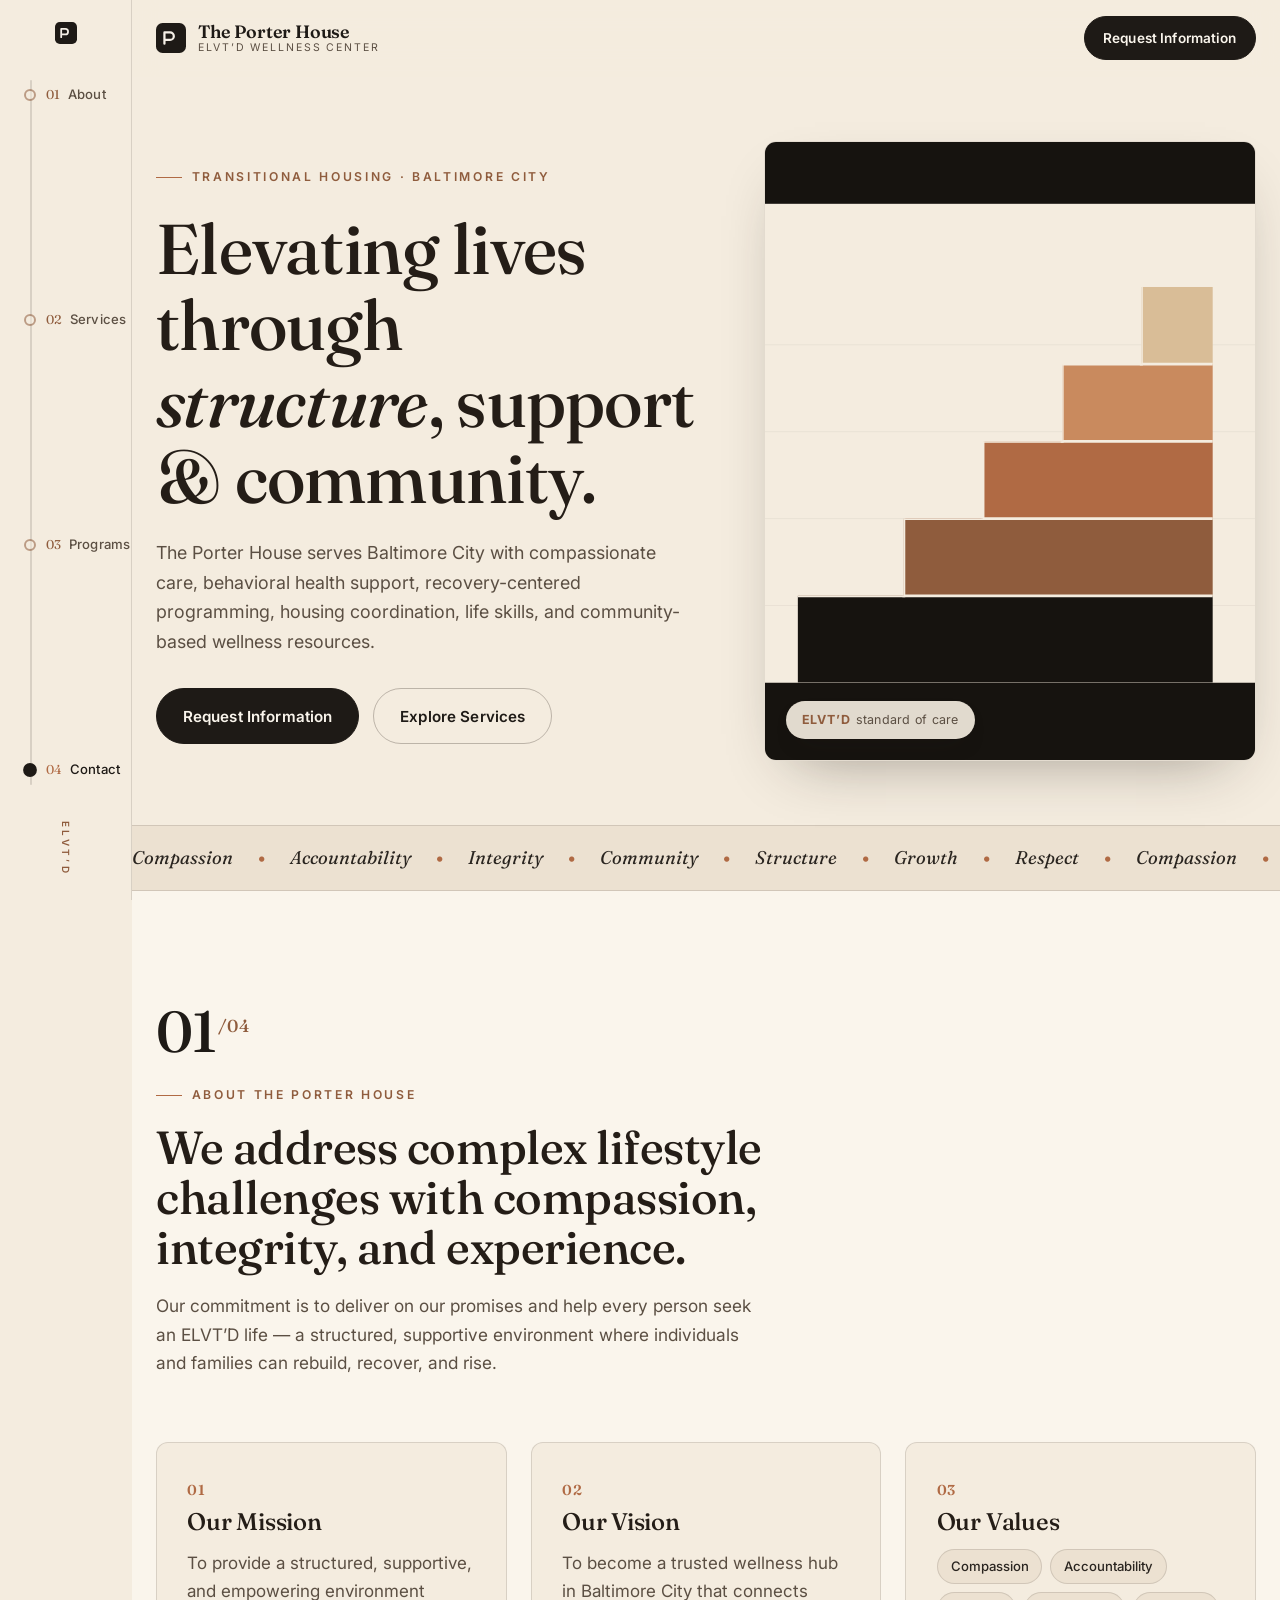
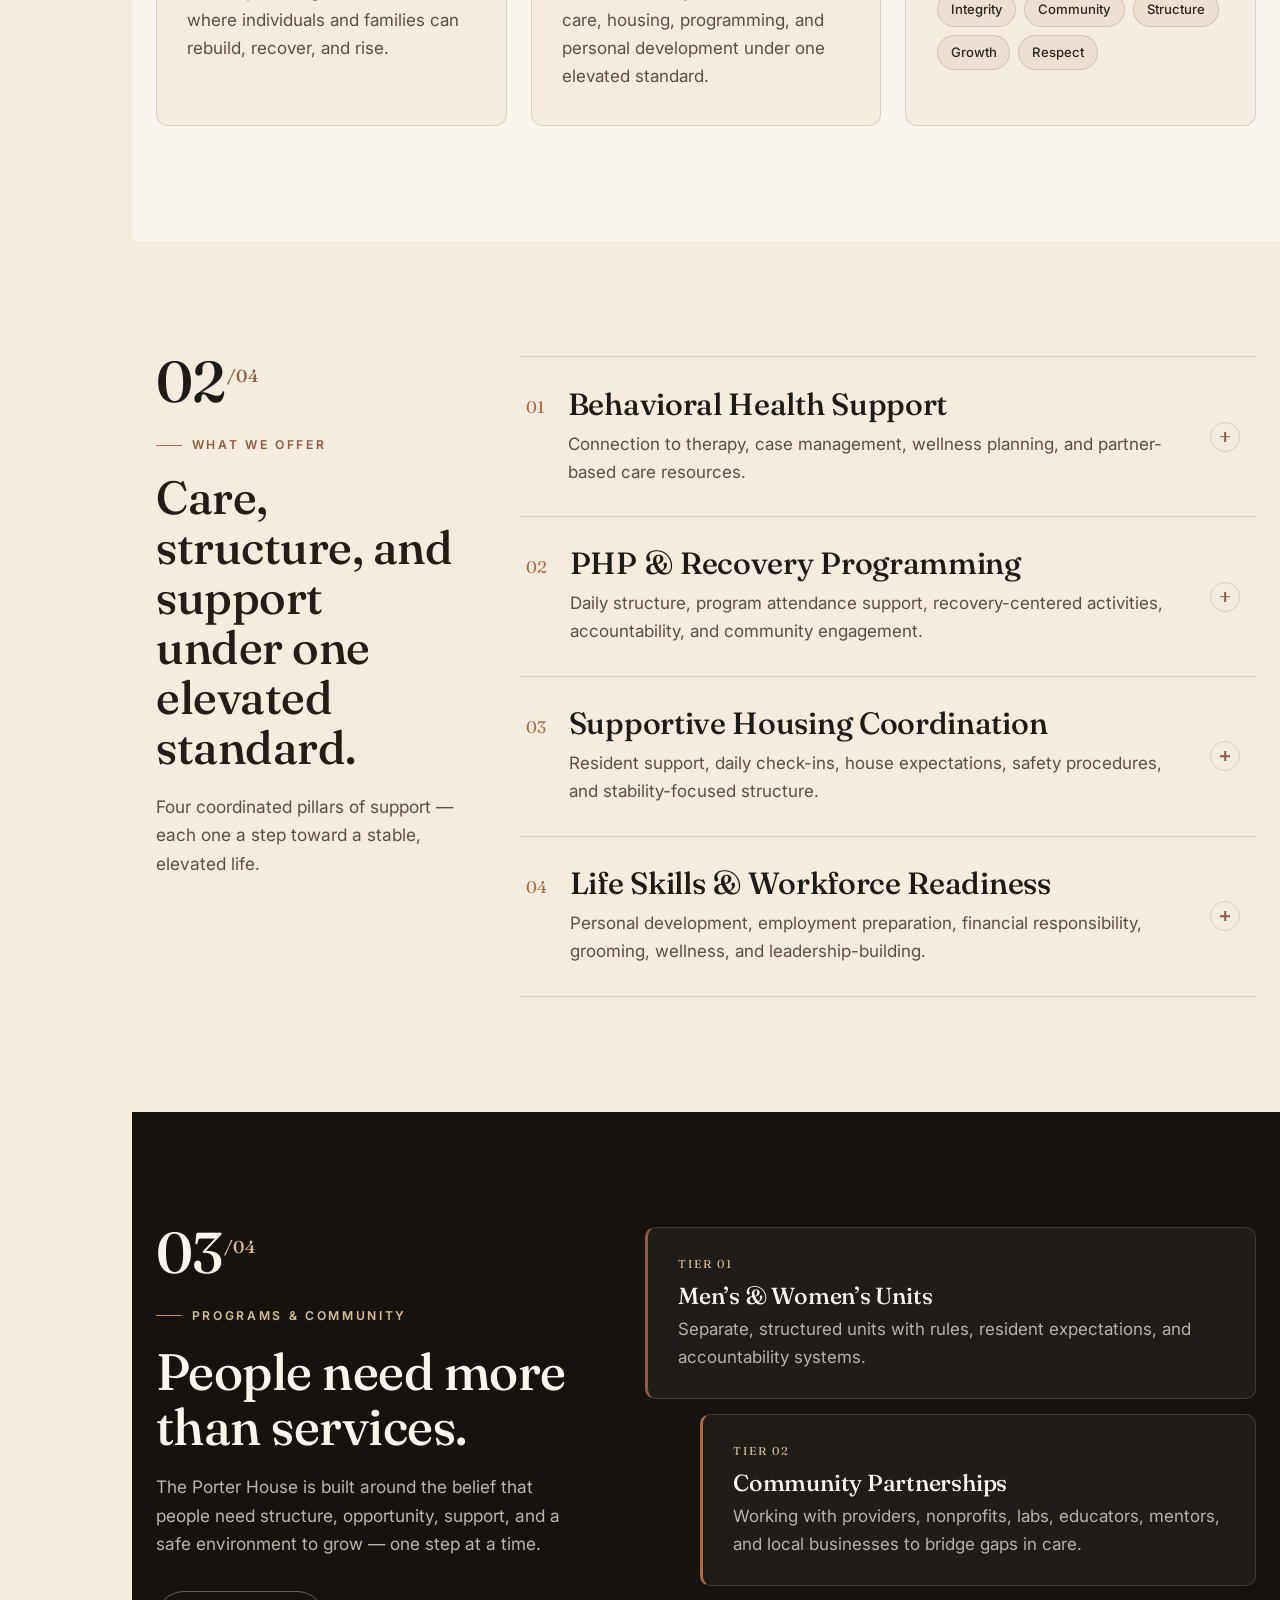
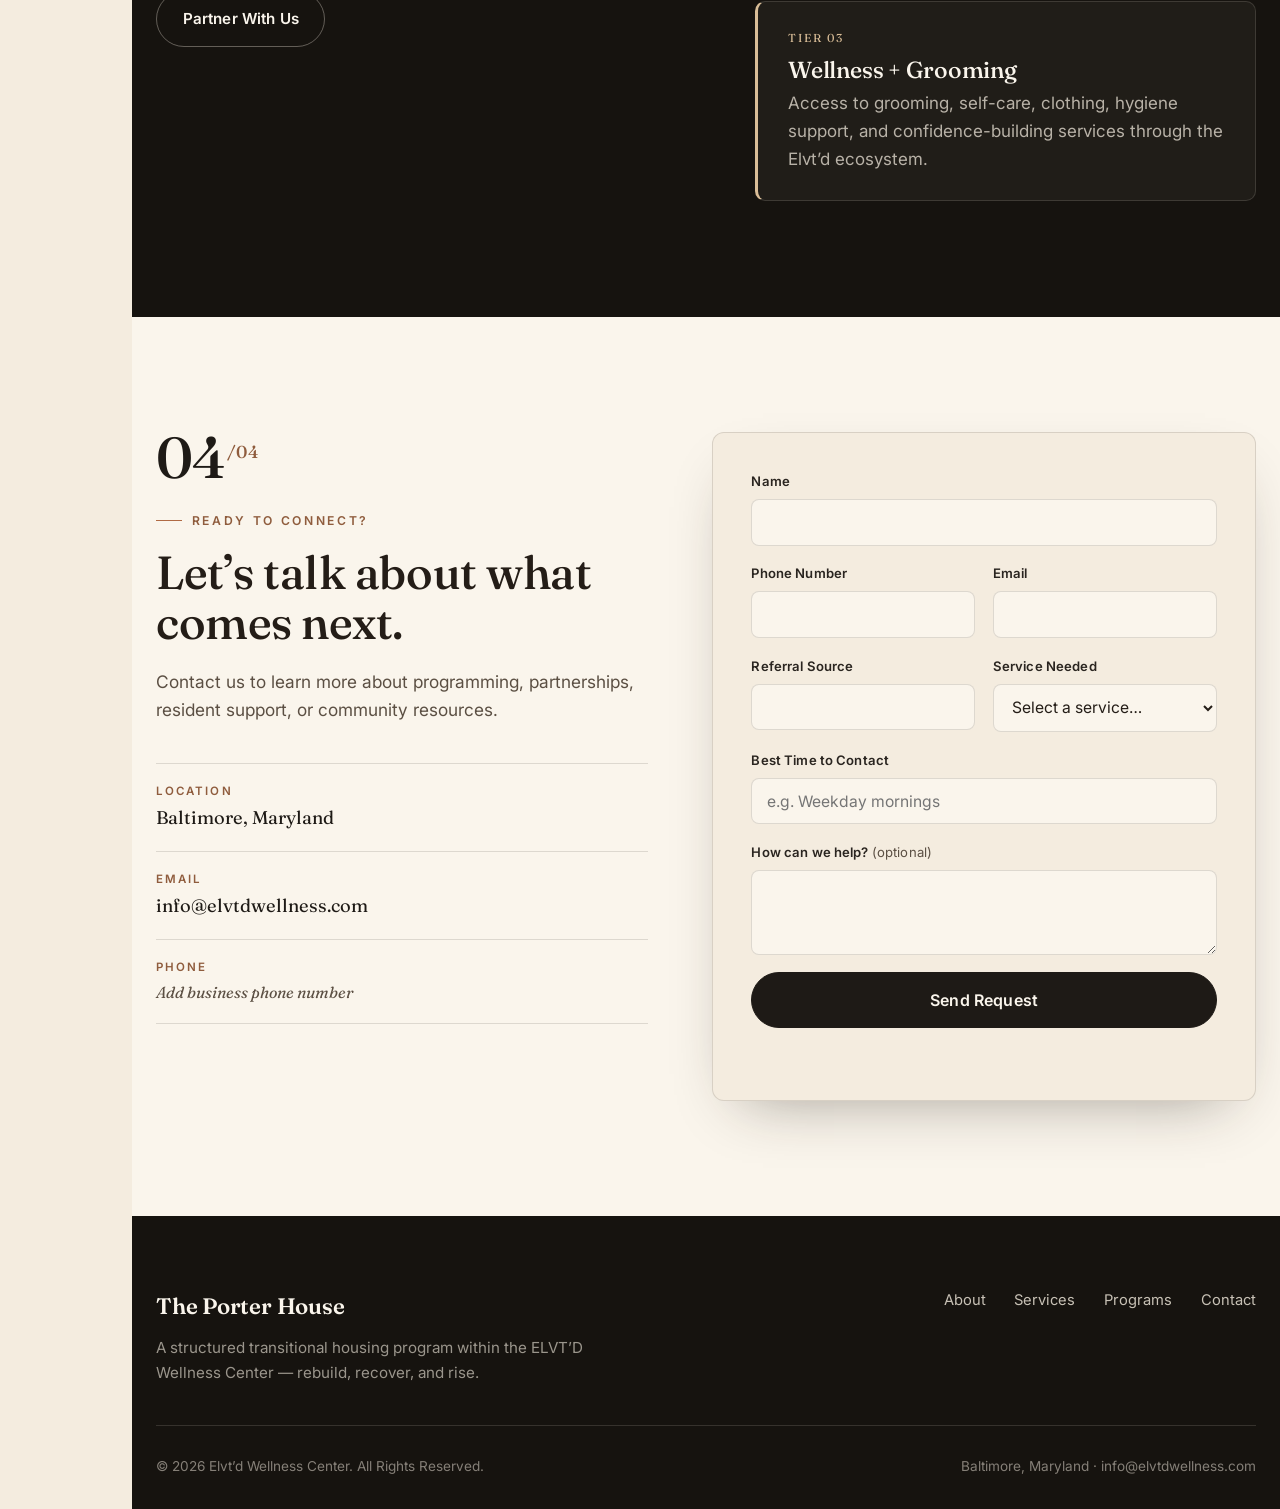
==== commit 0de02a6c: "Redesign with distinctive "elevation index" layout Move away from the conventional top-nav + card-gr" ====
--- a/index.html
+++ b/index.html
@@ -55,6 +55,24 @@
       <a class="btn" href="#contact">Request Information</a>
     </div>
   </header>
+
+  <!-- ============ ELEVATION RAIL (desktop wayfinding) ============ -->
+  <aside class="elev-rail" id="elevRail">
+    <a class="rail-home" href="#top" aria-label="Back to top">
+      <svg viewBox="0 0 32 32" width="22" height="22"><rect width="32" height="32" rx="7" fill="currentColor"/><path d="M9 22V10h6a4 4 0 010 8H9" fill="none" stroke="#f5efe6" stroke-width="2.6" stroke-linecap="round" stroke-linejoin="round"/></svg>
+    </a>
+    <div class="rail-track">
+      <span class="rail-line" aria-hidden="true"></span>
+      <span class="rail-progress" id="railProgress" aria-hidden="true"></span>
+      <nav class="rail-nav" aria-label="Sections">
+        <a class="rail-station" href="#about"><span class="rs-dot" aria-hidden="true"></span><span class="rs-num">01</span><span class="rs-label">About</span></a>
+        <a class="rail-station" href="#services"><span class="rs-dot" aria-hidden="true"></span><span class="rs-num">02</span><span class="rs-label">Services</span></a>
+        <a class="rail-station" href="#programs"><span class="rs-dot" aria-hidden="true"></span><span class="rs-num">03</span><span class="rs-label">Programs</span></a>
+        <a class="rail-station" href="#contact"><span class="rs-dot" aria-hidden="true"></span><span class="rs-num">04</span><span class="rs-label">Contact</span></a>
+      </nav>
+    </div>
+    <span class="rail-foot" aria-hidden="true">ELVT&rsquo;D</span>
+  </aside>
 
   <main id="main">
     <span id="top"></span>
@@ -131,6 +149,7 @@
     <section class="section about" id="about">
       <div class="wrap">
         <div class="section-head reveal">
+          <span class="head-index" aria-hidden="true">01<i>/04</i></span>
           <p class="eyebrow">About The Porter House</p>
           <h2>We address complex lifestyle challenges with compassion, integrity, and experience.</h2>
           <p class="section-intro">Our commitment is to deliver on our promises and help every person seek an ELVT&rsquo;D life — a structured, supportive environment where individuals and families can rebuild, recover, and rise.</p>
@@ -160,62 +179,78 @@
 
     <!-- ============ SERVICES ============ -->
     <section class="section services" id="services">
-      <div class="wrap">
-        <div class="section-head reveal">
+      <div class="wrap services-wrap">
+        <div class="section-head services-head reveal">
+          <span class="head-index" aria-hidden="true">02<i>/04</i></span>
           <p class="eyebrow">What We Offer</p>
           <h2>Care, structure, and support under one elevated standard.</h2>
-        </div>
-
-        <div class="cards">
-          <article class="card reveal">
-            <div class="card-num">01</div>
-            <h3>Behavioral Health Support</h3>
-            <p>Connection to therapy, case management, wellness planning, and partner-based care resources.</p>
-          </article>
-          <article class="card reveal">
-            <div class="card-num">02</div>
-            <h3>PHP &amp; Recovery Programming</h3>
-            <p>Daily structure, program attendance support, recovery-centered activities, accountability, and community engagement.</p>
-          </article>
-          <article class="card reveal">
-            <div class="card-num">03</div>
-            <h3>Supportive Housing Coordination</h3>
-            <p>Resident support, daily check-ins, house expectations, safety procedures, and stability-focused structure.</p>
-          </article>
-          <article class="card reveal">
-            <div class="card-num">04</div>
-            <h3>Life Skills &amp; Workforce Readiness</h3>
-            <p>Personal development, employment preparation, financial responsibility, grooming, wellness, and leadership-building.</p>
-          </article>
-        </div>
+          <p class="section-intro">Four coordinated pillars of support — each one a step toward a stable, elevated life.</p>
+        </div>
+
+        <ol class="ledger">
+          <li class="ledger-row reveal">
+            <span class="ledger-num">01</span>
+            <div class="ledger-body">
+              <h3>Behavioral Health Support</h3>
+              <p>Connection to therapy, case management, wellness planning, and partner-based care resources.</p>
+            </div>
+            <span class="ledger-mark" aria-hidden="true"></span>
+          </li>
+          <li class="ledger-row reveal">
+            <span class="ledger-num">02</span>
+            <div class="ledger-body">
+              <h3>PHP &amp; Recovery Programming</h3>
+              <p>Daily structure, program attendance support, recovery-centered activities, accountability, and community engagement.</p>
+            </div>
+            <span class="ledger-mark" aria-hidden="true"></span>
+          </li>
+          <li class="ledger-row reveal">
+            <span class="ledger-num">03</span>
+            <div class="ledger-body">
+              <h3>Supportive Housing Coordination</h3>
+              <p>Resident support, daily check-ins, house expectations, safety procedures, and stability-focused structure.</p>
+            </div>
+            <span class="ledger-mark" aria-hidden="true"></span>
+          </li>
+          <li class="ledger-row reveal">
+            <span class="ledger-num">04</span>
+            <div class="ledger-body">
+              <h3>Life Skills &amp; Workforce Readiness</h3>
+              <p>Personal development, employment preparation, financial responsibility, grooming, wellness, and leadership-building.</p>
+            </div>
+            <span class="ledger-mark" aria-hidden="true"></span>
+          </li>
+        </ol>
       </div>
     </section>
 
     <!-- ============ PROGRAMS ============ -->
     <section class="section programs" id="programs">
       <div class="wrap">
-        <div class="programs-grid">
-          <div class="programs-copy reveal">
-            <p class="eyebrow">Programs &amp; Community</p>
-            <h2>People need more than services.</h2>
-            <p class="section-intro">The Porter House is built around the belief that people need structure, opportunity, support, and a safe environment to grow.</p>
-            <a class="btn btn-ghost" href="#contact">Partner With Us</a>
-          </div>
-
-          <div class="programs-list">
-            <article class="program reveal">
-              <h3>Men&rsquo;s &amp; Women&rsquo;s Units</h3>
-              <p>Separate, structured units with rules, resident expectations, and accountability systems.</p>
-            </article>
-            <article class="program reveal">
-              <h3>Community Partnerships</h3>
-              <p>Working with providers, nonprofits, labs, educators, mentors, and local businesses to bridge gaps in care.</p>
-            </article>
-            <article class="program reveal">
-              <h3>Wellness + Grooming</h3>
-              <p>Access to grooming, self-care, clothing, hygiene support, and confidence-building services through the Elvt&rsquo;d ecosystem.</p>
-            </article>
-          </div>
+        <div class="programs-copy reveal">
+          <span class="head-index" aria-hidden="true">03<i>/04</i></span>
+          <p class="eyebrow">Programs &amp; Community</p>
+          <h2>People need more than services.</h2>
+          <p class="section-intro">The Porter House is built around the belief that people need structure, opportunity, support, and a safe environment to grow — one step at a time.</p>
+          <a class="btn btn-ghost" href="#contact">Partner With Us</a>
+        </div>
+
+        <div class="terraces">
+          <article class="terrace reveal">
+            <span class="terrace-tier" aria-hidden="true">Tier 01</span>
+            <h3>Men&rsquo;s &amp; Women&rsquo;s Units</h3>
+            <p>Separate, structured units with rules, resident expectations, and accountability systems.</p>
+          </article>
+          <article class="terrace reveal">
+            <span class="terrace-tier" aria-hidden="true">Tier 02</span>
+            <h3>Community Partnerships</h3>
+            <p>Working with providers, nonprofits, labs, educators, mentors, and local businesses to bridge gaps in care.</p>
+          </article>
+          <article class="terrace reveal">
+            <span class="terrace-tier" aria-hidden="true">Tier 03</span>
+            <h3>Wellness + Grooming</h3>
+            <p>Access to grooming, self-care, clothing, hygiene support, and confidence-building services through the Elvt&rsquo;d ecosystem.</p>
+          </article>
         </div>
       </div>
     </section>
@@ -224,6 +259,7 @@
     <section class="section contact" id="contact">
       <div class="wrap contact-grid">
         <div class="contact-copy reveal">
+          <span class="head-index" aria-hidden="true">04<i>/04</i></span>
           <p class="eyebrow">Ready to connect?</p>
           <h2>Let&rsquo;s talk about what comes next.</h2>
           <p class="section-intro">Contact us to learn more about programming, partnerships, resident support, or community resources.</p>
--- a/css/styles.css
+++ b/css/styles.css
@@ -27,7 +27,8 @@
   --font-serif: "Fraunces", Georgia, "Times New Roman", serif;
   --font-sans:  "Inter", -apple-system, BlinkMacSystemFont, "Segoe UI", Roboto, sans-serif;
 
-  --wrap: 1180px;
+  --wrap: 1120px;
+  --rail-w: 0px;         /* left elevation lane width (set on desktop) */
   --radius: 12px;
   --shadow: 0 24px 60px -30px rgba(36, 29, 23, 0.45);
   --ease: cubic-bezier(0.22, 1, 0.36, 1);
@@ -48,7 +49,9 @@
   -webkit-font-smoothing: antialiased;
   text-rendering: optimizeLegibility;
   overflow-x: hidden;
-}
+  padding-left: var(--rail-w);   /* reserve the elevation lane */
+}
+section[id] { scroll-margin-top: 92px; }
 
 h1, h2, h3 { font-family: var(--font-serif); font-weight: 500; line-height: 1.08; letter-spacing: -0.01em; margin: 0; }
 h1 em, h2 em { font-style: italic; font-weight: 500; }
@@ -94,6 +97,73 @@
   content: ""; width: 26px; height: 1px; background: var(--terracotta); display: inline-block;
 }
 
+/* ---------- Editorial section index ---------- */
+.head-index {
+  display: block; font-family: var(--font-serif); font-weight: 500;
+  font-size: clamp(2.4rem, 5vw, 3.6rem); line-height: 0.9;
+  letter-spacing: -0.02em; color: var(--espresso-2); margin-bottom: 1.1rem;
+}
+.head-index i {
+  font-style: normal; font-size: 0.3em; color: var(--clay);
+  letter-spacing: 0.06em; vertical-align: super; margin-left: 0.15em;
+}
+
+/* ============ ELEVATION RAIL ============ */
+.elev-rail { display: none; }
+
+@media (min-width: 1160px) {
+  :root { --rail-w: 132px; }
+
+  /* free up the top nav — the rail is primary wayfinding on desktop */
+  .site-header .nav { display: none; }
+
+  .elev-rail {
+    position: fixed; left: 0; top: 0; z-index: 90;
+    width: var(--rail-w); height: 100vh;
+    display: flex; flex-direction: column; align-items: center;
+    padding: 22px 0 24px;
+    background: var(--cream); border-right: 1px solid var(--line);
+  }
+  .rail-home { color: var(--espresso-2); display: inline-flex; transition: transform 0.3s var(--ease); }
+  .rail-home:hover { transform: translateY(-2px); }
+  .rail-home:focus-visible { outline: 3px solid var(--terracotta-2); outline-offset: 3px; border-radius: 8px; }
+
+  .rail-track { position: relative; flex: 1 1 auto; width: 100%; margin: 30px 0; }
+  .rail-line, .rail-progress {
+    position: absolute; left: 30px; width: 2px; border-radius: 2px; top: 6px;
+  }
+  .rail-line { bottom: 6px; background: var(--line); }
+  .rail-progress { height: 0; background: var(--espresso-2); transition: height 0.12s linear; }
+
+  .rail-nav { position: absolute; inset: 0; display: flex; flex-direction: column; justify-content: space-between; padding: 4px 0; }
+  .rail-station {
+    position: relative; display: flex; align-items: center;
+    padding: 6px 0 6px 46px; color: var(--ink-soft);
+    transition: color 0.3s var(--ease), transform 0.3s var(--ease);
+  }
+  .rail-station:hover { color: var(--espresso-2); transform: translateX(2px); }
+  .rail-station:focus-visible { outline: 3px solid var(--terracotta-2); outline-offset: 2px; border-radius: 6px; }
+  .rs-dot {
+    position: absolute; left: 24px; top: 50%; transform: translateY(-50%);
+    width: 12px; height: 12px; border-radius: 50%;
+    background: var(--cream); border: 2px solid var(--clay); opacity: 0.55;
+    transition: all 0.3s var(--ease);
+  }
+  .rs-num { font-family: var(--font-serif); font-size: 0.8rem; color: var(--clay); margin-right: 8px; }
+  .rs-label { font-size: 0.82rem; font-weight: 500; letter-spacing: 0.01em; }
+
+  .rail-station.active { color: var(--espresso-2); }
+  .rail-station.active .rs-dot { background: var(--espresso-2); border-color: var(--espresso-2); opacity: 1; transform: translateY(-50%) scale(1.15); }
+  .rail-station.active .rs-num { color: var(--terracotta); }
+
+  .rail-foot {
+    writing-mode: vertical-rl; text-orientation: mixed;
+    font-size: 0.62rem; letter-spacing: 0.34em; text-transform: uppercase;
+    color: var(--clay); font-weight: 600;
+  }
+}
+@media (prefers-reduced-motion: reduce) { .rail-progress { transition: none; } }
+
 /* ============ HEADER ============ */
 .site-header {
   position: sticky; top: 0; z-index: 100;
@@ -203,48 +273,73 @@
   padding: 0.35rem 0.8rem; border-radius: 999px;
 }
 
-/* ---- Services ---- */
-.cards { display: grid; grid-template-columns: repeat(2, 1fr); gap: 1.4rem; }
-.card {
-  position: relative; overflow: hidden;
-  background: var(--espresso-2); color: var(--cream);
-  border-radius: var(--radius); padding: 2.4rem 2.1rem 2.5rem;
-  transition: transform 0.4s var(--ease), background 0.4s var(--ease);
-}
-.card:nth-child(2), .card:nth-child(3) { background: var(--coffee); }
-.card::after {
-  content: ""; position: absolute; right: -60px; bottom: -60px;
-  width: 180px; height: 180px; border-radius: 50%;
-  background: radial-gradient(circle at 30% 30%, rgba(201,138,94,0.35), transparent 70%);
-  opacity: 0; transition: opacity 0.5s var(--ease);
-}
-.card:hover { transform: translateY(-5px); }
-.card:hover::after { opacity: 1; }
-.card-num {
-  font-family: var(--font-serif); font-size: 0.9rem; color: var(--terracotta-2);
-  letter-spacing: 0.08em; margin-bottom: 1.5rem;
-}
-.card h3 { font-size: 1.55rem; margin-bottom: 0.8rem; color: var(--cream-2); }
-.card p { color: rgba(244,236,223,0.78); position: relative; z-index: 1; }
-
-/* ---- Programs ---- */
+/* ---- Services — editorial ledger ---- */
+.services-head { margin-bottom: 2.5rem; }
+@media (min-width: 900px) {
+  .services-wrap { display: grid; grid-template-columns: 300px 1fr; gap: clamp(2rem, 5vw, 4.5rem); align-items: start; }
+  .services-head { position: sticky; top: 110px; margin-bottom: 0; }
+}
+.ledger { list-style: none; margin: 0; padding: 0; }
+.ledger-row {
+  position: relative; display: grid; grid-template-columns: auto 1fr auto;
+  gap: 1.4rem; align-items: start;
+  padding: 1.9rem 1rem 1.9rem 0.4rem; border-top: 1px solid var(--line);
+  transition: padding-left 0.4s var(--ease), background 0.4s var(--ease);
+}
+.ledger-row:last-child { border-bottom: 1px solid var(--line); }
+.ledger-row::before {
+  content: ""; position: absolute; left: 0; top: 0; bottom: 0; width: 0;
+  background: var(--terracotta); transition: width 0.4s var(--ease);
+}
+.ledger-row:hover { padding-left: 1.6rem; background: linear-gradient(90deg, var(--beige), transparent 78%); }
+.ledger-row:hover::before { width: 4px; }
+.ledger-num { font-family: var(--font-serif); font-size: 1.05rem; color: var(--terracotta); padding-top: 0.4rem; }
+.ledger-body h3 { font-size: clamp(1.4rem, 2.4vw, 1.95rem); margin-bottom: 0.55rem; color: var(--espresso-2); }
+.ledger-body p { color: var(--ink-soft); max-width: 56ch; }
+.ledger-mark {
+  align-self: center; position: relative; width: 30px; height: 30px; border-radius: 50%;
+  border: 1.5px solid var(--line); transition: transform 0.4s var(--ease), background 0.4s var(--ease), border-color 0.4s var(--ease);
+}
+.ledger-mark::before, .ledger-mark::after {
+  content: ""; position: absolute; left: 50%; top: 50%; background: var(--clay);
+  transition: background 0.4s var(--ease);
+}
+.ledger-mark::before { width: 10px; height: 1.6px; transform: translate(-50%, -50%); }
+.ledger-mark::after { width: 1.6px; height: 10px; transform: translate(-50%, -50%); }
+.ledger-row:hover .ledger-mark { background: var(--terracotta); border-color: var(--terracotta); transform: rotate(90deg); }
+.ledger-row:hover .ledger-mark::before, .ledger-row:hover .ledger-mark::after { background: var(--cream-2); }
+
+/* ---- Programs — stepped terraces ---- */
 .programs { background: var(--espresso); color: var(--cream); }
 .programs .eyebrow { color: var(--sand); }
 .programs .eyebrow::before { background: var(--terracotta-2); }
-.programs-grid { display: grid; grid-template-columns: 0.9fr 1.1fr; gap: clamp(2rem, 5vw, 4.5rem); align-items: start; }
-.programs-copy h2 { font-size: clamp(2rem, 4.2vw, 3.2rem); color: var(--cream-2); margin-bottom: 0; margin-top: 0; }
+.programs .head-index { color: var(--cream-2); }
+.programs .head-index i { color: var(--sand); }
+.programs-copy h2 { font-size: clamp(2rem, 4.2vw, 3.2rem); color: var(--cream-2); margin: 0 0 1.2rem; }
 .programs-copy .section-intro { color: rgba(244,236,223,0.75); margin-bottom: 2rem; }
 .programs-copy .btn-ghost { color: var(--cream-2); border-color: rgba(244,236,223,0.35); }
 .programs-copy .btn-ghost:hover { background: rgba(244,236,223,0.08); color: var(--cream-2); }
-.programs-list { display: flex; flex-direction: column; }
-.program {
-  padding: 1.9rem 0; border-top: 1px solid rgba(244,236,223,0.16);
-  transition: padding-left 0.4s var(--ease);
-}
-.program:last-child { border-bottom: 1px solid rgba(244,236,223,0.16); }
-.program:hover { padding-left: 0.8rem; }
-.program h3 { font-size: 1.5rem; color: var(--cream-2); margin-bottom: 0.5rem; }
-.program p { color: rgba(244,236,223,0.72); max-width: 52ch; }
+@media (min-width: 900px) {
+  .programs .wrap { display: grid; grid-template-columns: 0.82fr 1.18fr; gap: clamp(2rem, 5vw, 4rem); align-items: start; }
+  .programs-copy { position: sticky; top: 110px; }
+}
+.terraces { display: flex; flex-direction: column; gap: 0.9rem; }
+.terrace {
+  position: relative; border-radius: 10px;
+  background: rgba(244,236,223,0.045); border: 1px solid rgba(244,236,223,0.14);
+  border-left: 3px solid var(--clay);
+  padding: 1.7rem 1.9rem; transition: transform 0.4s var(--ease), background 0.4s var(--ease);
+}
+.terrace:nth-child(2) { border-left-color: var(--terracotta); }
+.terrace:nth-child(3) { border-left-color: var(--sand); }
+.terrace:hover { transform: translateX(6px); background: rgba(244,236,223,0.08); }
+.terrace-tier { display: block; font-family: var(--font-serif); font-size: 0.72rem; letter-spacing: 0.16em; text-transform: uppercase; color: var(--sand); margin-bottom: 0.55rem; }
+.terrace h3 { font-size: 1.45rem; color: var(--cream-2); margin-bottom: 0.45rem; }
+.terrace p { color: rgba(244,236,223,0.72); max-width: 56ch; }
+@media (min-width: 640px) {
+  .terrace:nth-child(2) { margin-left: 9%; }
+  .terrace:nth-child(3) { margin-left: 18%; }
+}
 
 /* ---- Contact ---- */
 .contact { background: var(--cream-2); }
@@ -307,8 +402,7 @@
   .hero-inner { grid-template-columns: 1fr; }
   .hero-art { order: -1; }
   .topo { height: clamp(320px, 60vw, 460px); }
-  .programs-grid, .contact-grid { grid-template-columns: 1fr; }
-  .cards { grid-template-columns: 1fr; }
+  .contact-grid { grid-template-columns: 1fr; }
 }
 
 @media (max-width: 720px) {
@@ -322,7 +416,7 @@
   .nav-toggle[aria-expanded="true"] span:nth-child(2) { opacity: 0; }
   .nav-toggle[aria-expanded="true"] span:nth-child(3) { transform: translateY(-7px) rotate(-45deg); }
 
-  .mobile-nav { display: flex; flex-direction: column; gap: 0.4rem; padding: 0.5rem 1.5rem 1.5rem; border-bottom: 1px solid var(--line); }
+  .mobile-nav:not([hidden]) { display: flex; flex-direction: column; gap: 0.4rem; padding: 0.5rem 1.5rem 1.5rem; border-bottom: 1px solid var(--line); }
   .mobile-nav a { padding: 0.7rem 0; font-size: 1.05rem; color: var(--espresso-2); border-bottom: 1px solid var(--line); }
   .mobile-nav a:last-child { border: 0; margin-top: 0.6rem; }
   .mobile-nav a.btn { color: var(--cream-2); justify-content: center; }
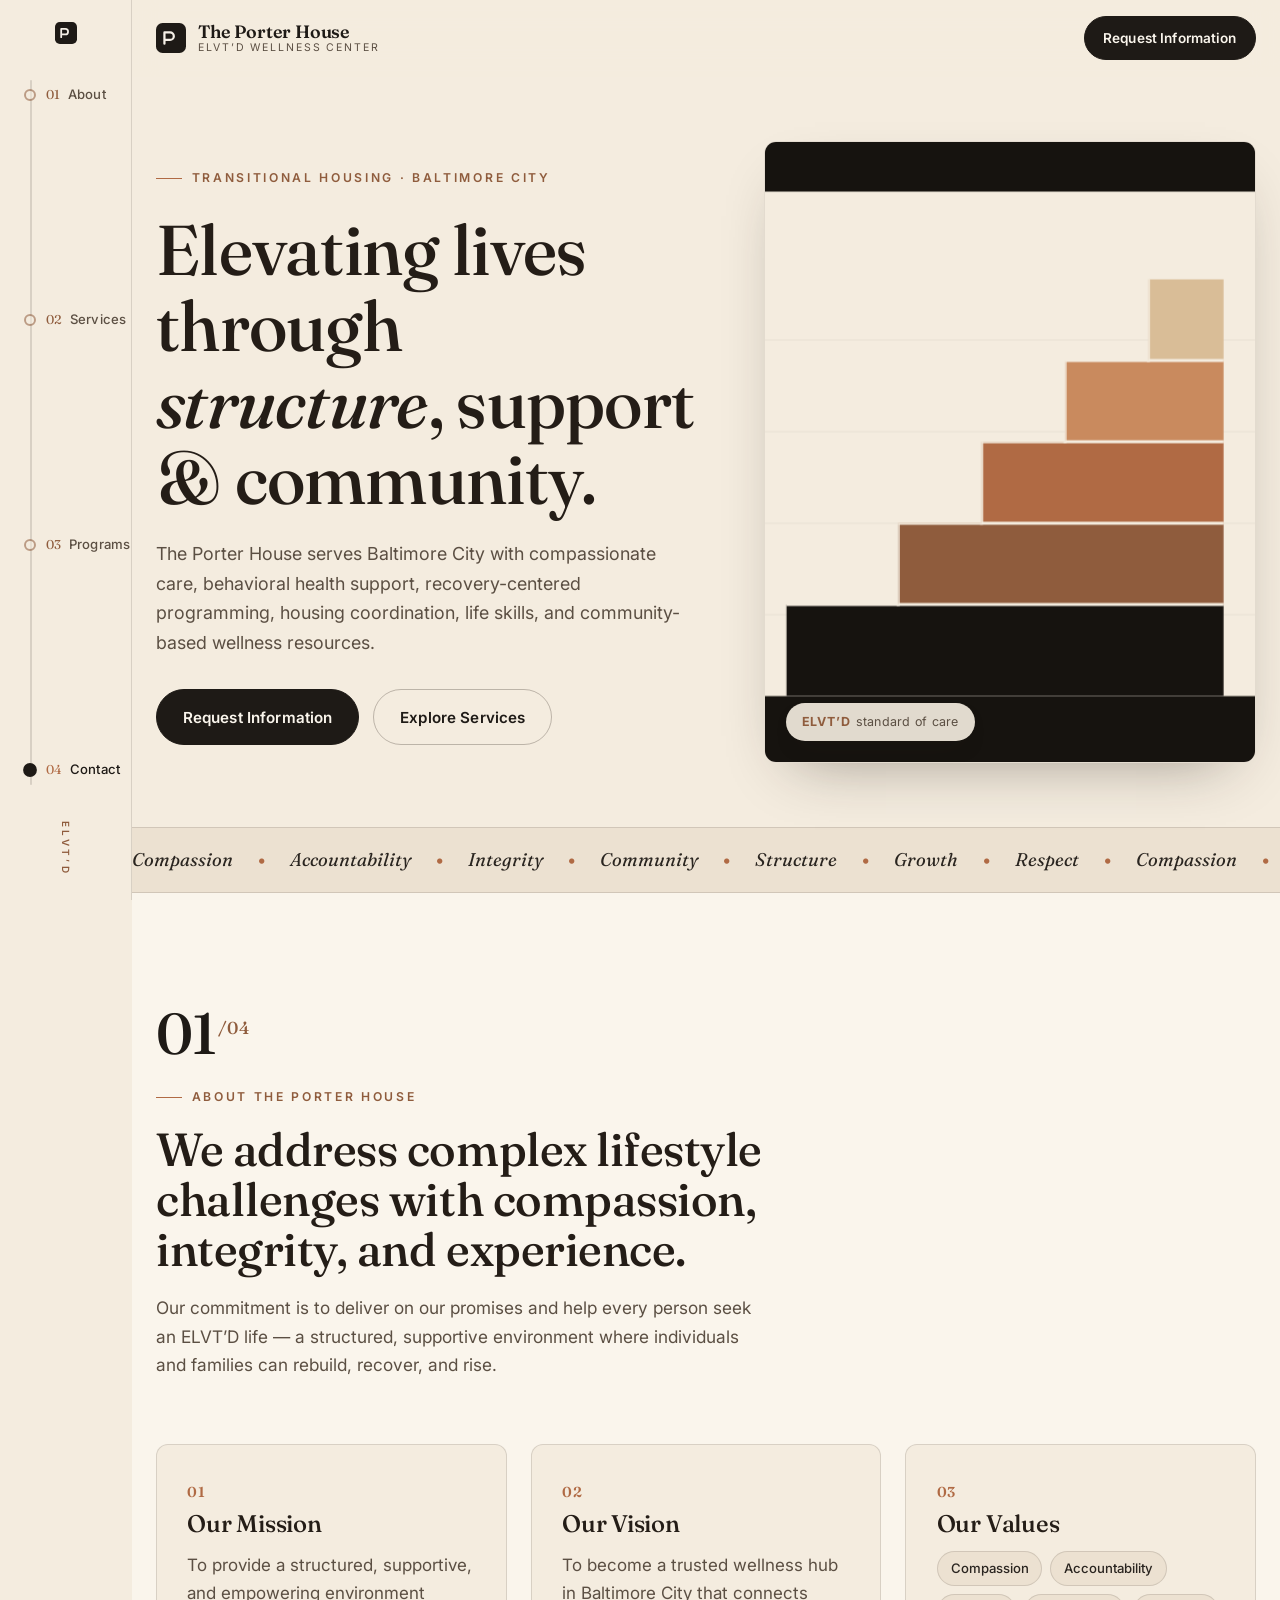
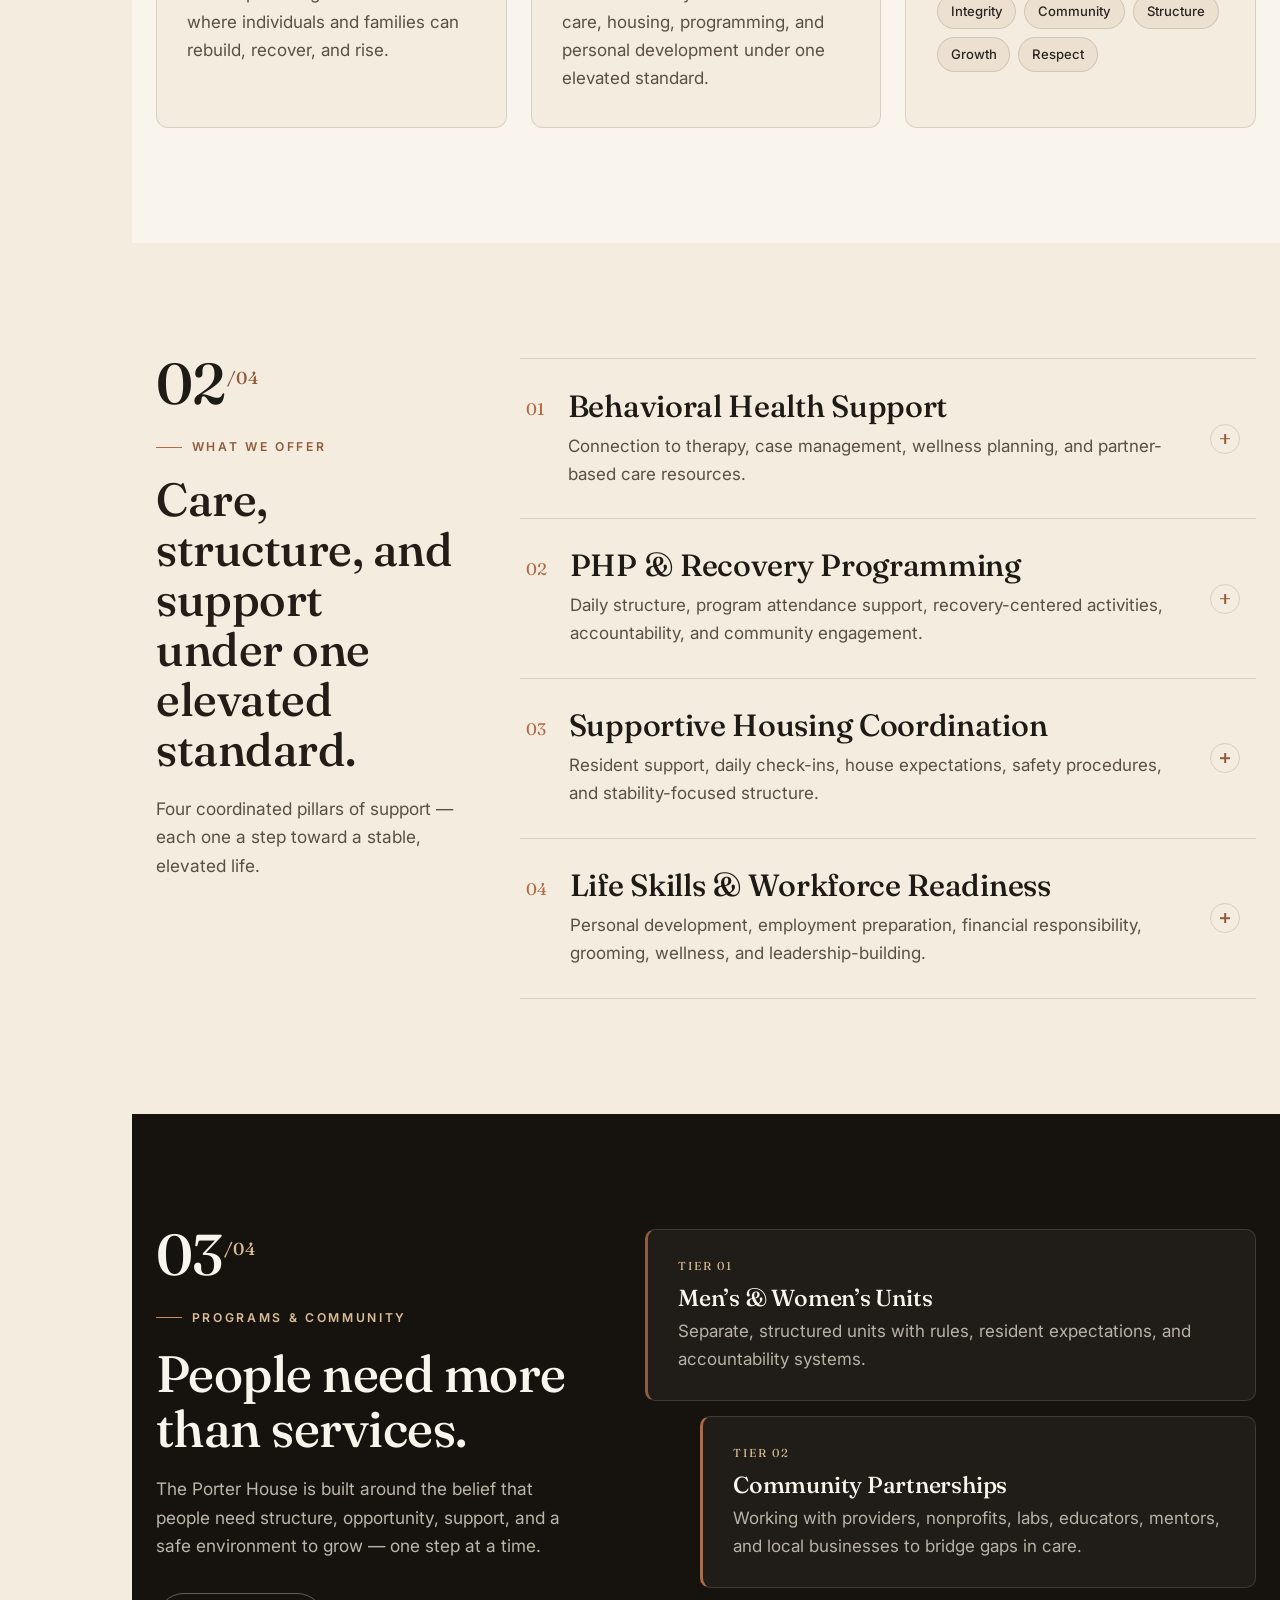
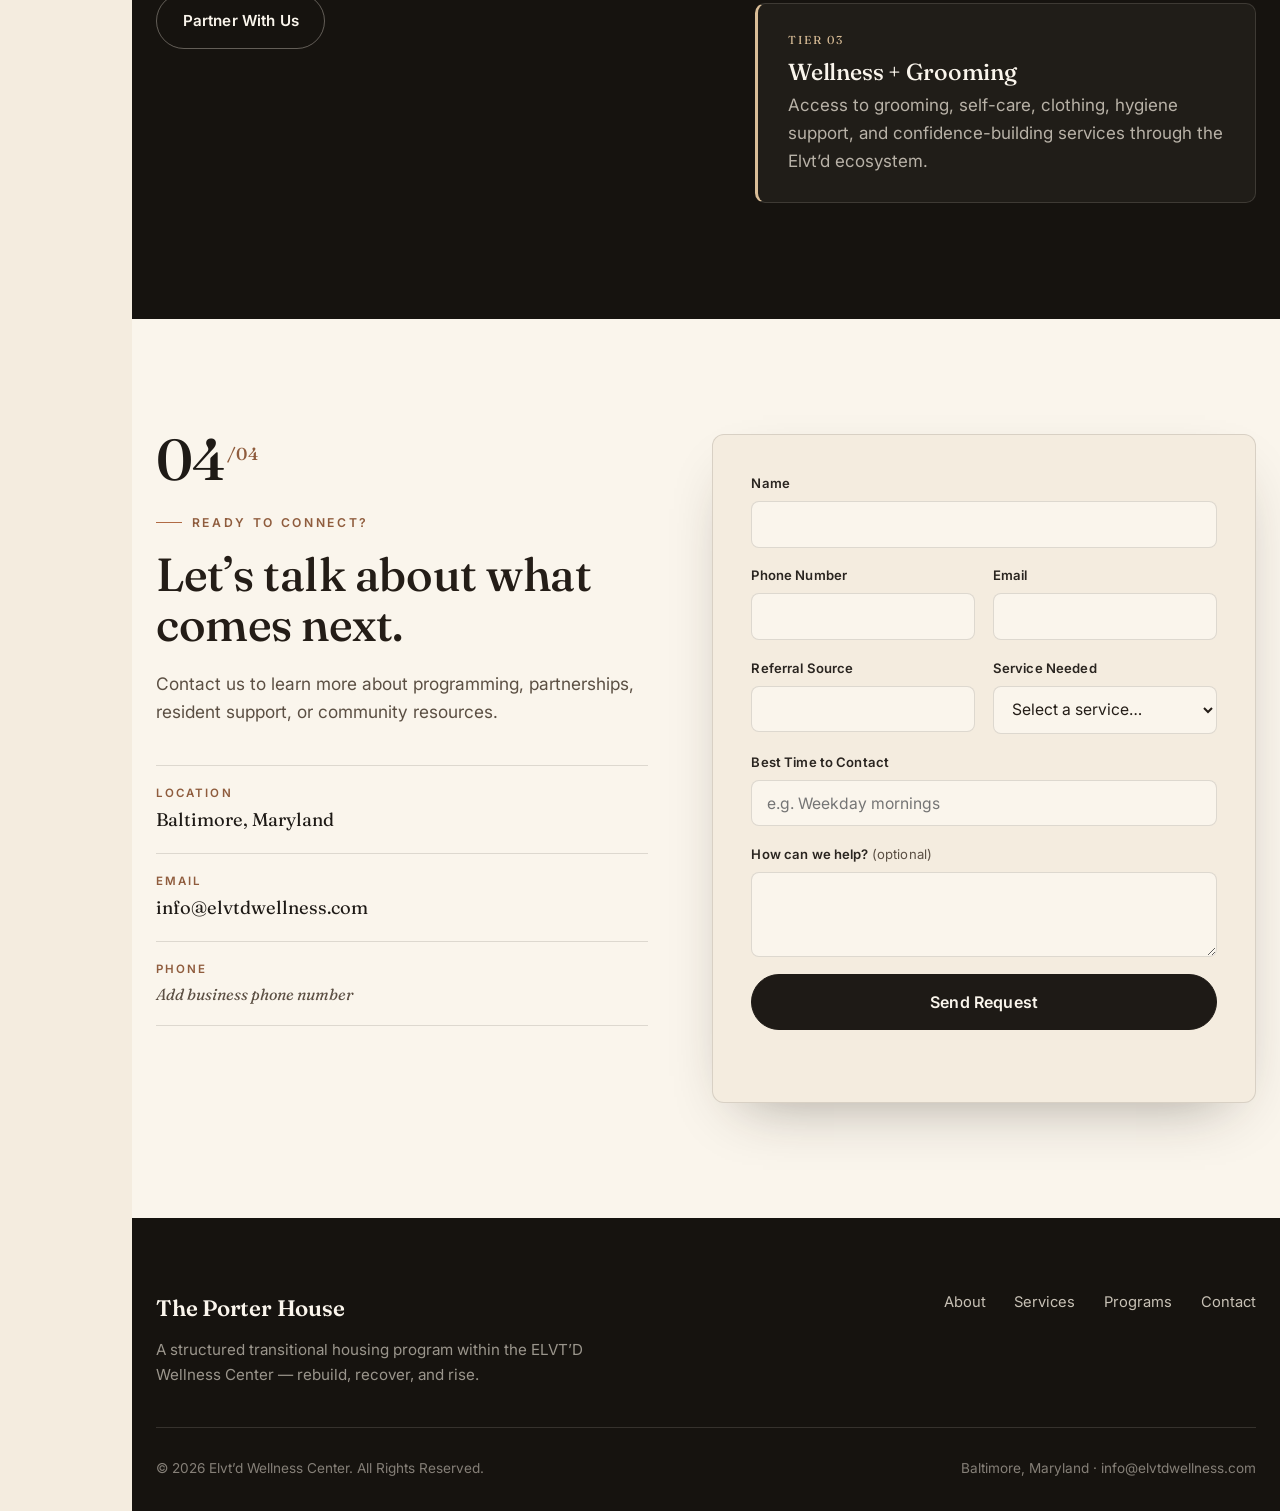
==== commit d10f01ec: "Add on-theme dynamic motion and interaction Motion that reinforces the elevation concept, all gated " ====
--- a/index.html
+++ b/index.html
@@ -92,6 +92,7 @@
 
         <div class="hero-art reveal" aria-hidden="true">
           <!-- Structured elevation — stepped terraces rising to a light peak -->
+          <div class="topo-wrap">
           <svg class="topo" viewBox="0 0 520 640" preserveAspectRatio="xMidYMid slice" role="img">
             <defs>
               <clipPath id="frame"><rect x="0" y="0" width="520" height="640" rx="10"/></clipPath>
@@ -133,6 +134,7 @@
               <rect x="0" y="560" width="520" height="80" fill="#16130f"/>
             </g>
           </svg>
+          </div>
           <div class="hero-art-tag"><span>ELVT&rsquo;D</span> standard of care</div>
         </div>
       </div>
--- a/css/styles.css
+++ b/css/styles.css
@@ -214,11 +214,17 @@
 .hero-actions { display: flex; flex-wrap: wrap; gap: 0.9rem; margin-top: 2rem; }
 
 .hero-art { position: relative; }
+.topo-wrap {
+  position: relative; border-radius: var(--radius); overflow: hidden;
+  box-shadow: var(--shadow); border: 1px solid rgba(43,35,28,0.08);
+}
 .topo {
-  width: 100%; height: clamp(420px, 52vw, 620px);
-  border-radius: var(--radius);
-  box-shadow: var(--shadow);
-  border: 1px solid rgba(43,35,28,0.08);
+  display: block; width: 100%; height: clamp(420px, 52vw, 620px);
+  will-change: transform;
+}
+@media (prefers-reduced-motion: no-preference) {
+  .hero-art .topo { clip-path: inset(100% 0 0 0); transition: clip-path 1.15s var(--ease); }
+  .hero-art.in .topo { clip-path: inset(0 0 0 0); }
 }
 .hero-art-tag {
   position: absolute; left: 22px; bottom: 22px;
@@ -395,7 +401,10 @@
 /* ============ REVEAL ANIMATION ============ */
 .reveal { opacity: 0; transform: translateY(22px); transition: opacity 0.7s var(--ease), transform 0.7s var(--ease); }
 .reveal.in { opacity: 1; transform: none; }
-@media (prefers-reduced-motion: reduce) { .reveal { opacity: 1; transform: none; transition: none; } }
+/* terraces step in from the left */
+.terrace.reveal { transform: translateX(-30px); }
+.terrace.reveal.in { transform: none; }
+@media (prefers-reduced-motion: reduce) { .reveal, .terrace.reveal { opacity: 1; transform: none; transition: none; } }
 
 /* ============ RESPONSIVE ============ */
 @media (max-width: 940px) {
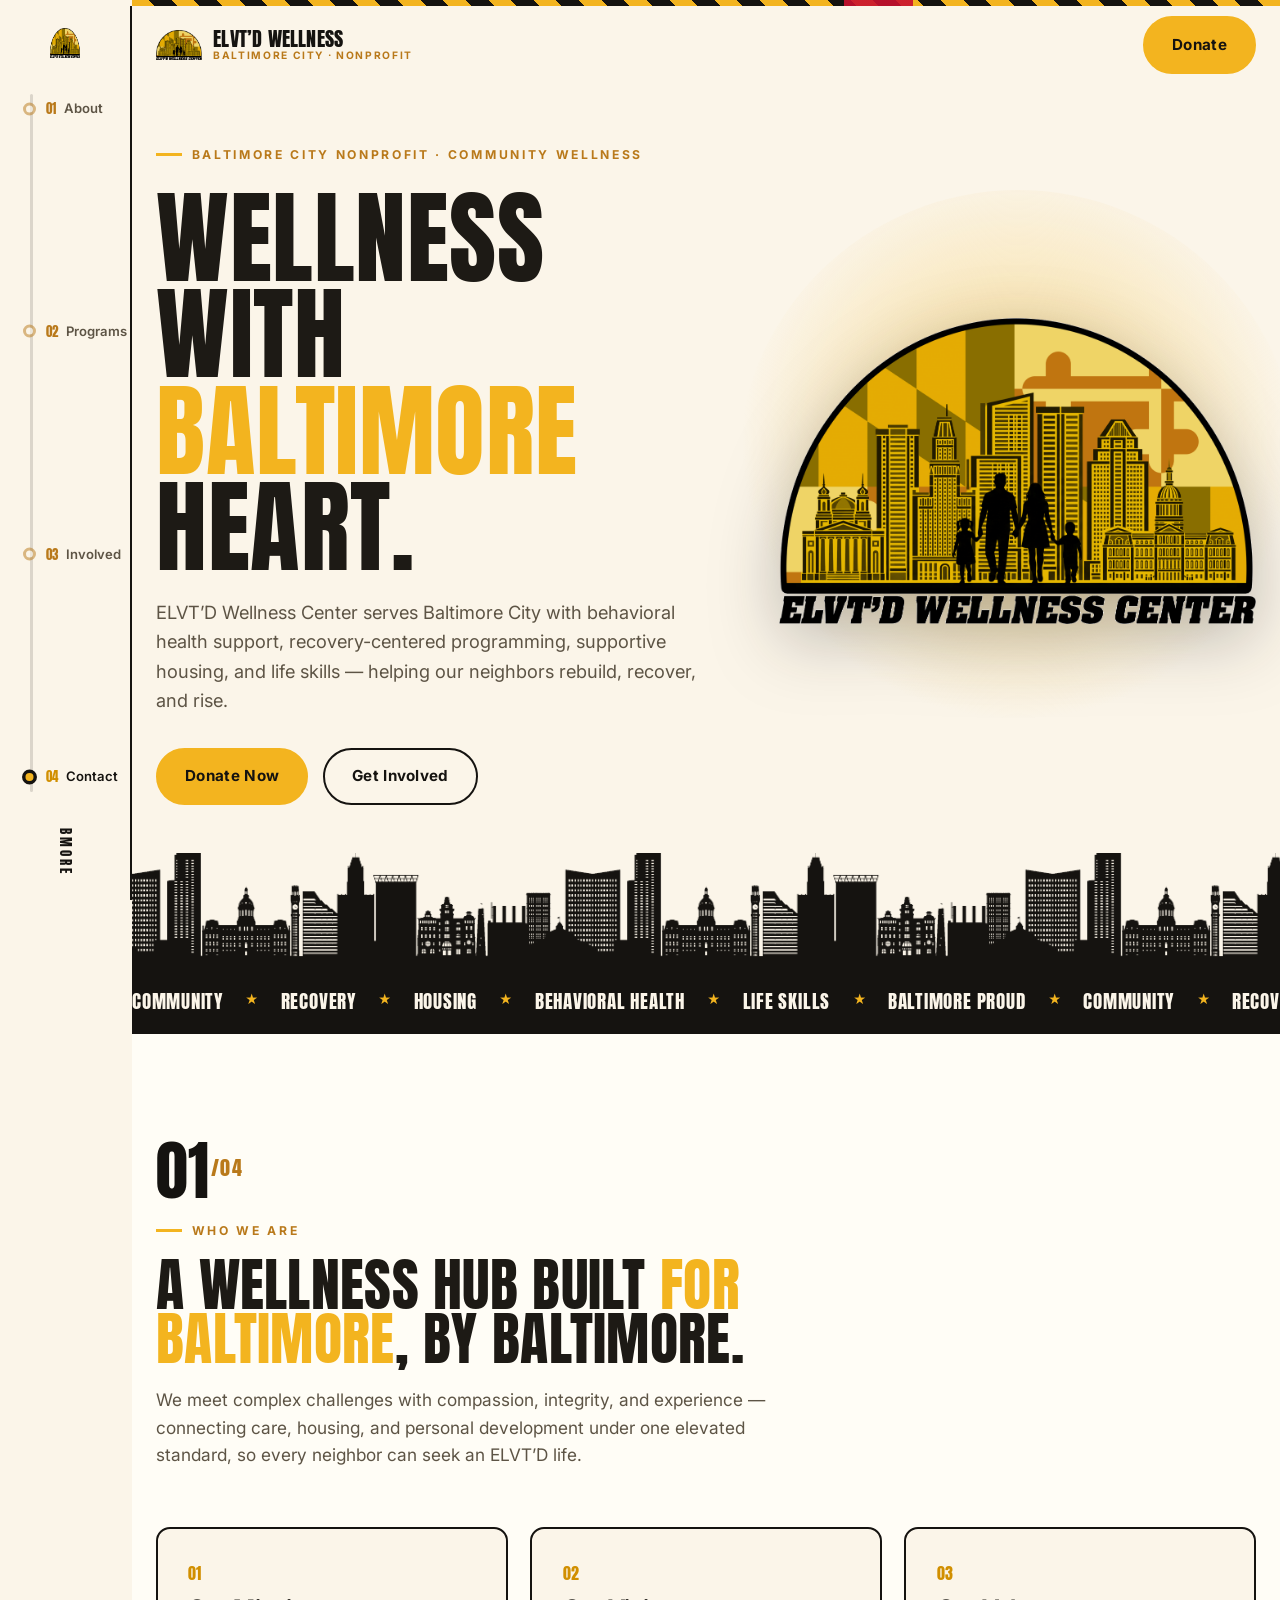
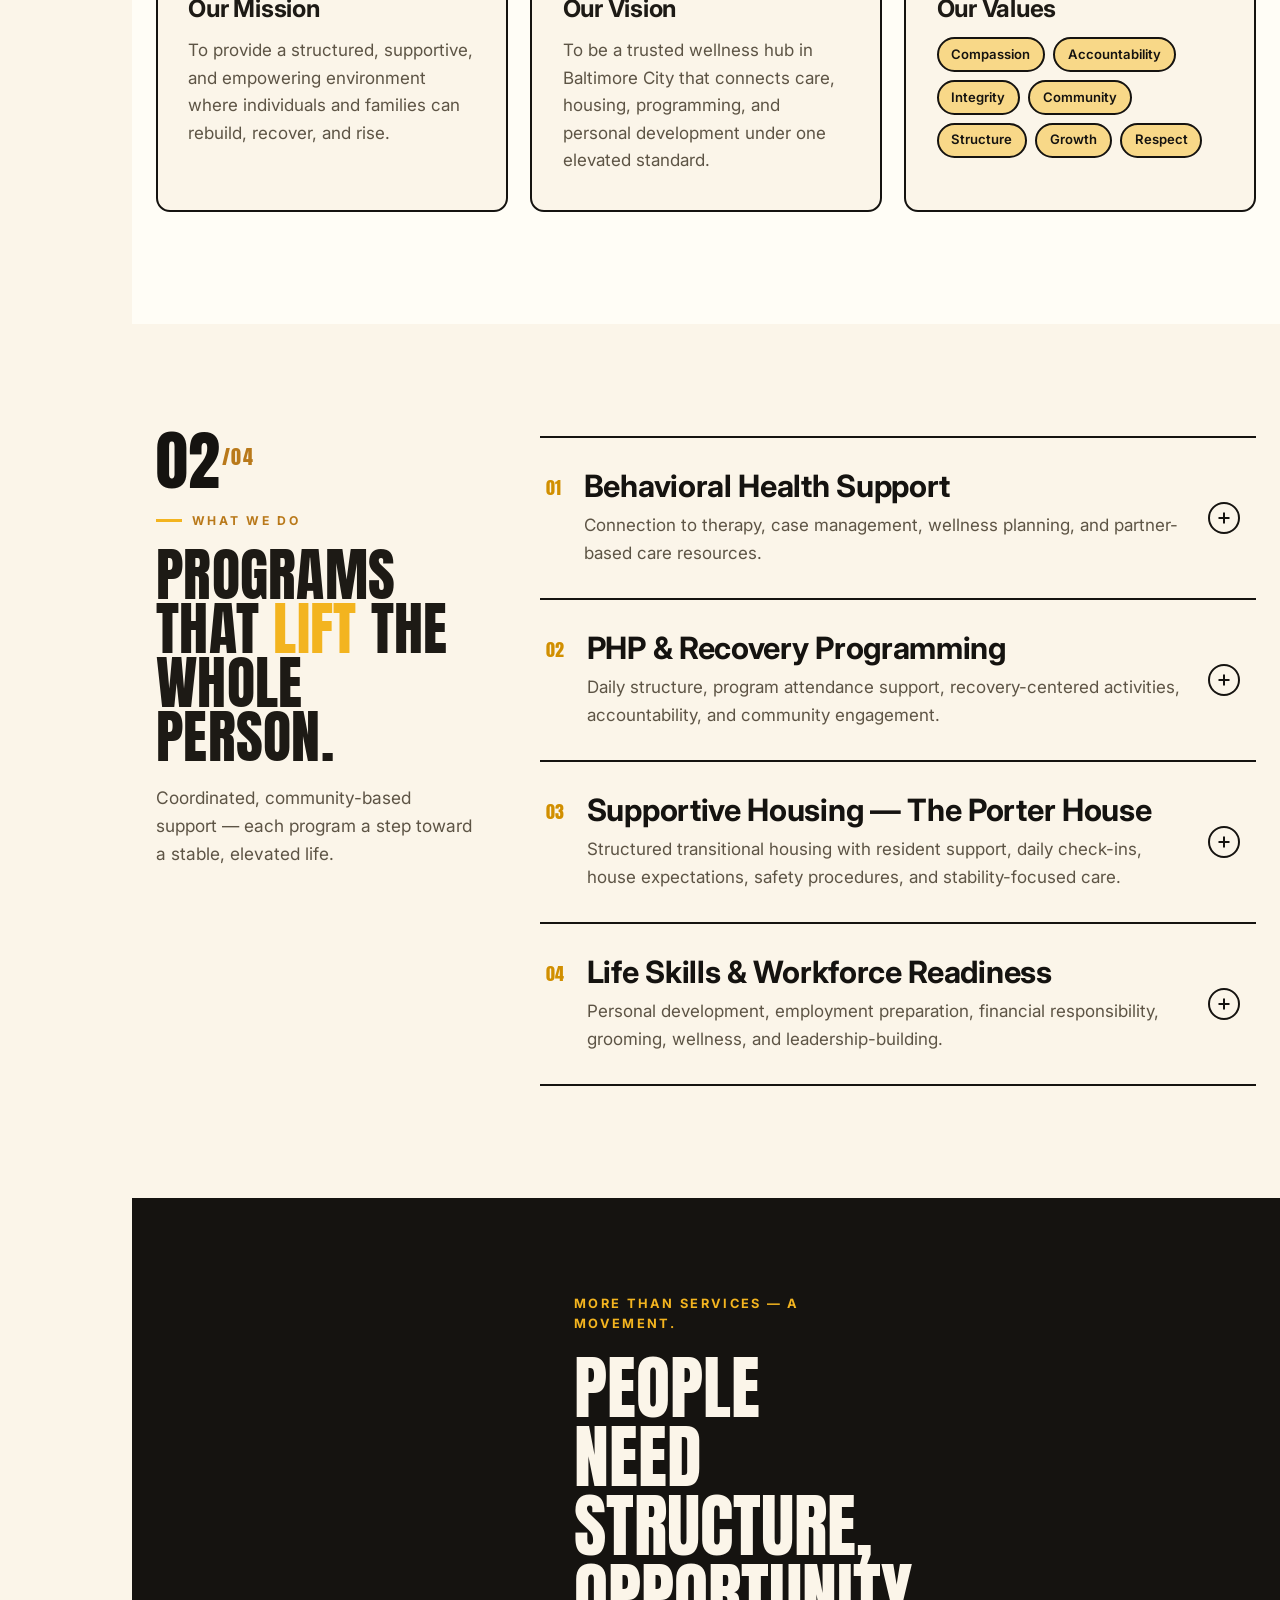
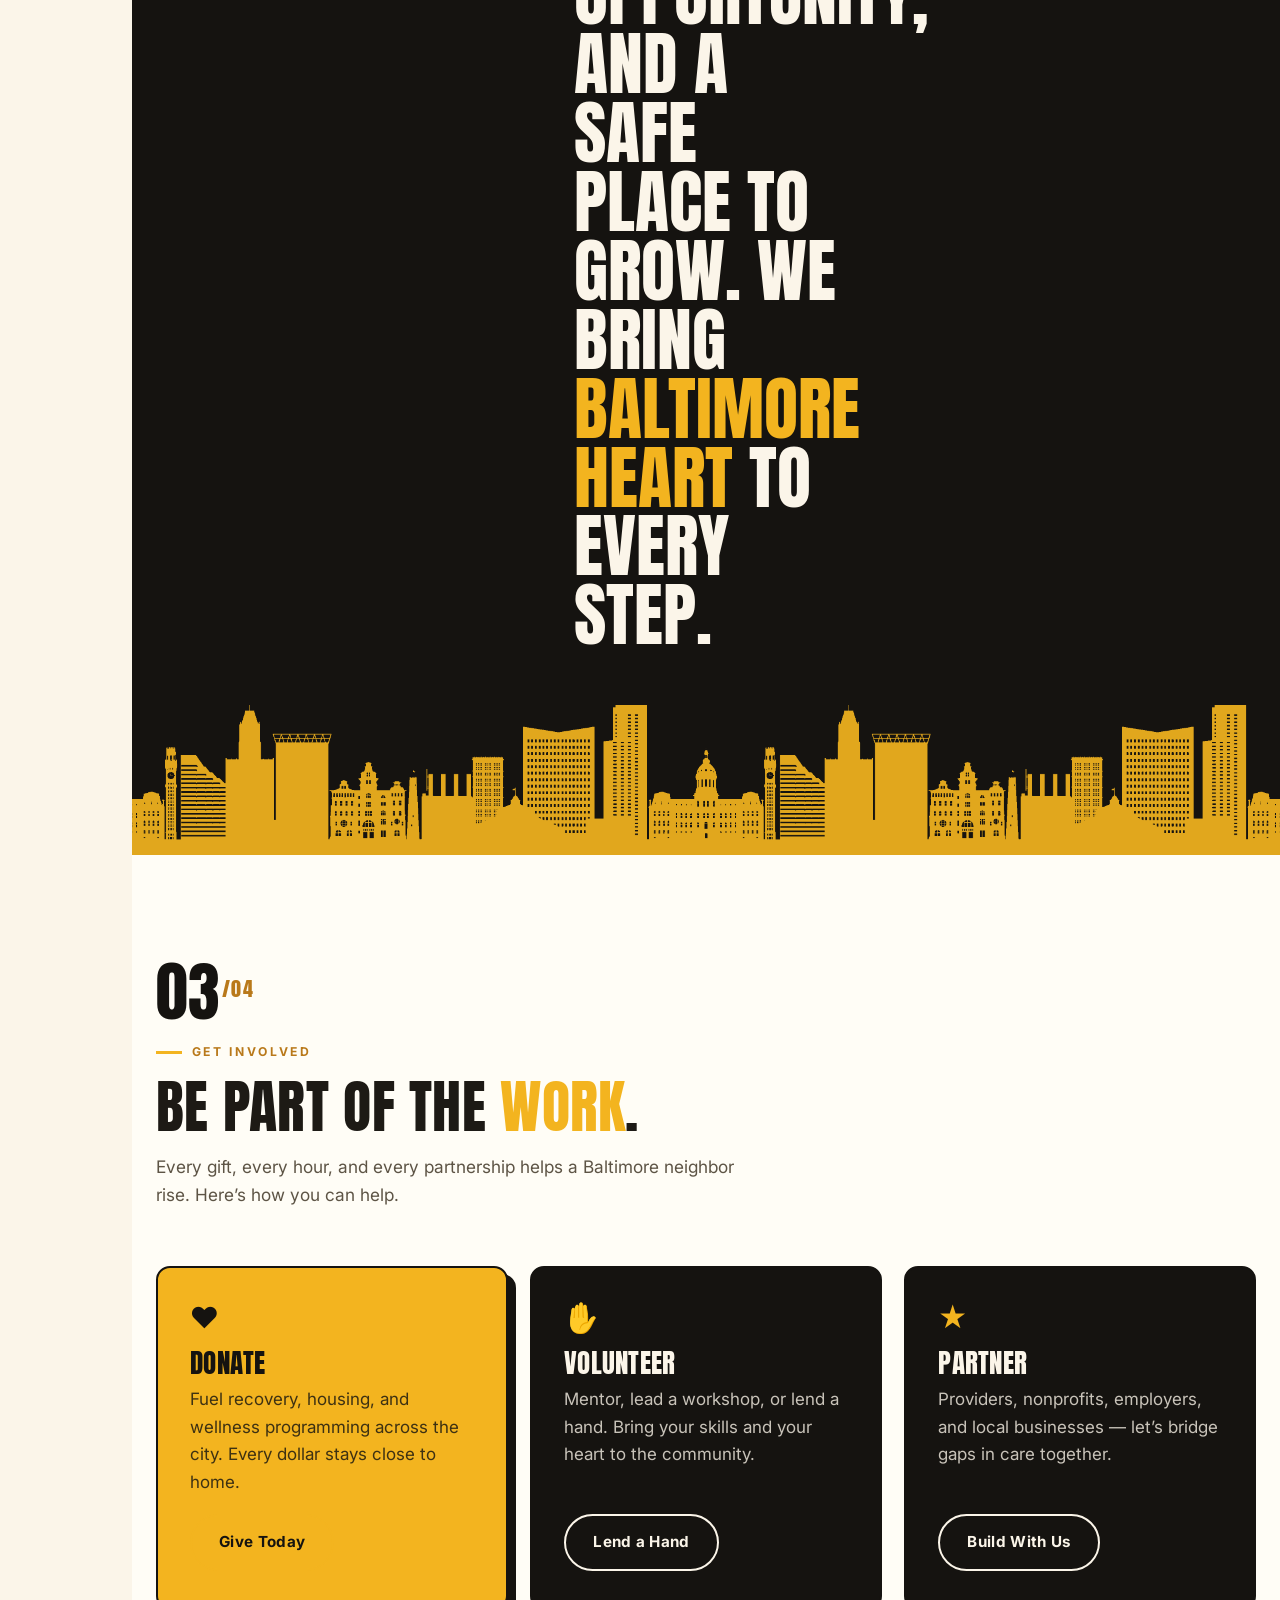
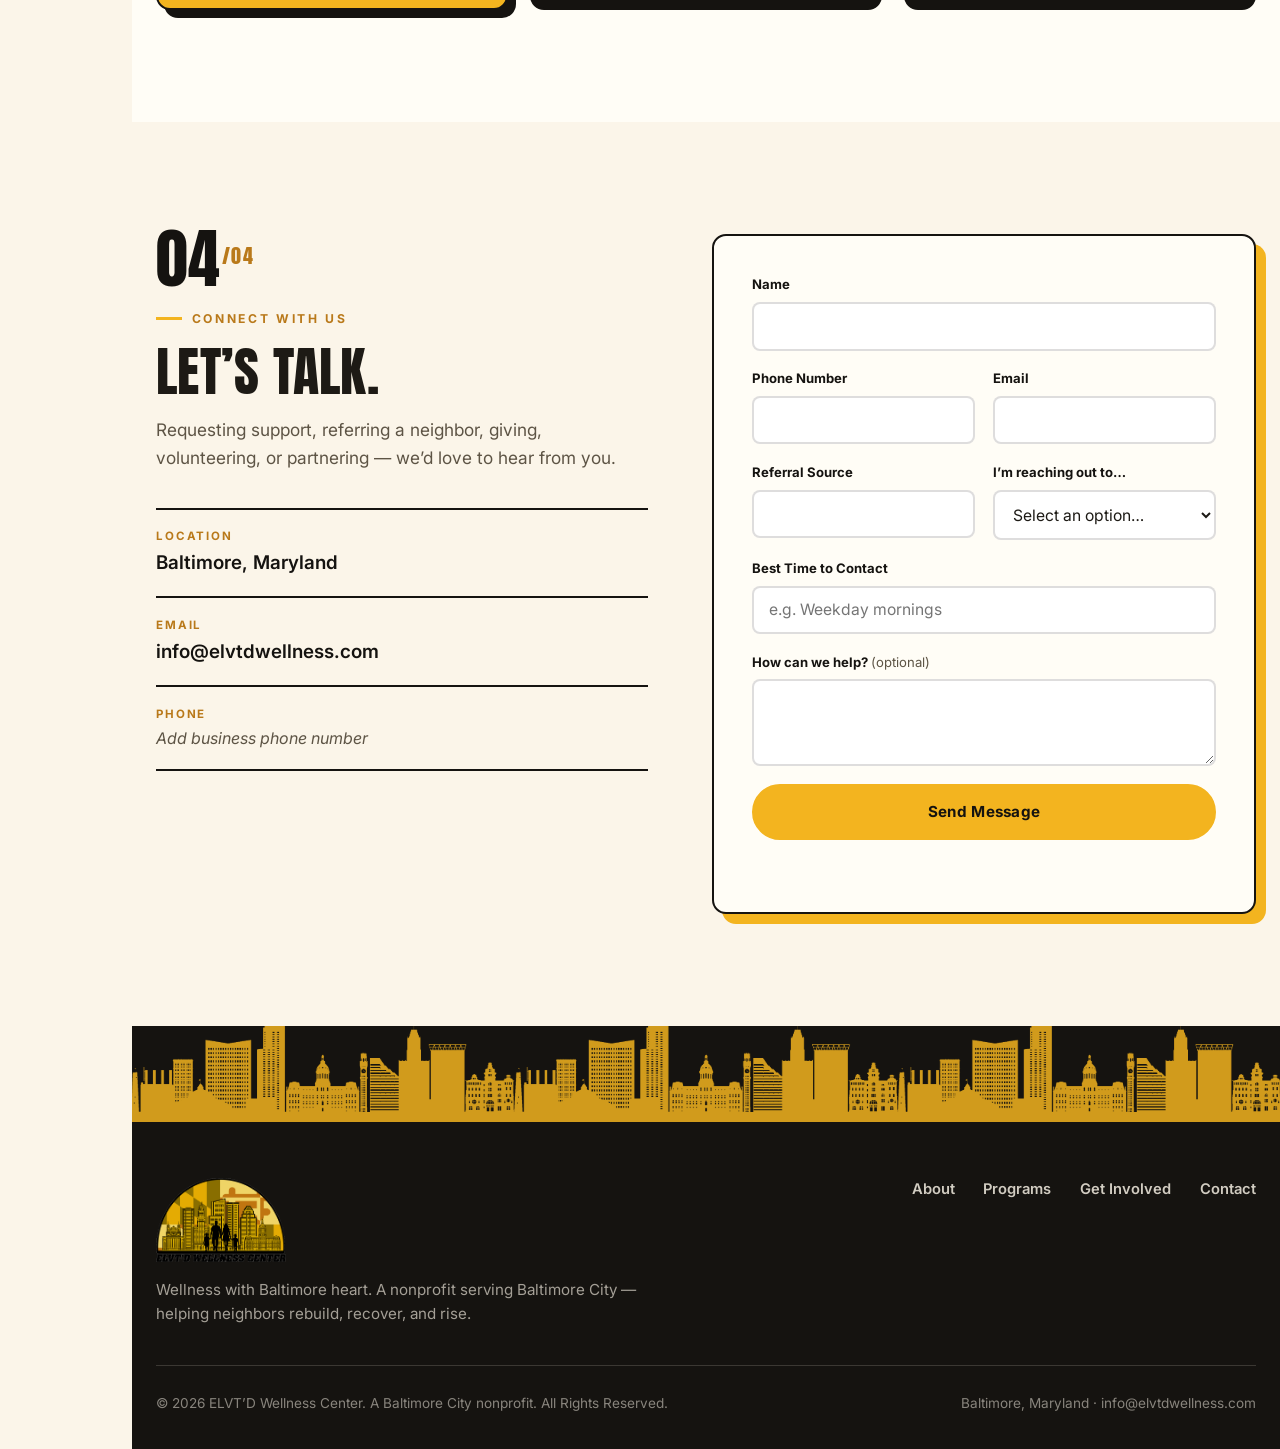
==== commit b4c17b44: "Rebrand to ELVT'D Wellness Center — bold Baltimore nonprofit Pivot from The Porter House to ELVT'D W" ====
--- a/index.html
+++ b/index.html
@@ -3,45 +3,45 @@
 <head>
   <meta charset="UTF-8" />
   <meta name="viewport" content="width=device-width, initial-scale=1.0" />
-  <title>The Porter House &middot; ELVT&rsquo;D Wellness Center</title>
-  <meta name="description" content="The Porter House is a structured transitional housing program in Baltimore City within the ELVT'D Wellness Center — behavioral health support, recovery-centered programming, supportive housing coordination, and life skills." />
-  <meta name="theme-color" content="#16130f" />
-
-  <meta property="og:title" content="The Porter House &middot; ELVT'D Wellness Center" />
-  <meta property="og:description" content="Elevating lives through wellness, structure, support, and community. A transitional housing program serving Baltimore City." />
+  <title>ELVT&rsquo;D Wellness Center &middot; Wellness with Baltimore Heart</title>
+  <meta name="description" content="ELVT'D Wellness Center is a Baltimore City nonprofit delivering behavioral health support, recovery programming, supportive housing, and life skills — wellness with Baltimore heart." />
+  <meta name="theme-color" content="#151310" />
+
+  <meta property="og:title" content="ELVT'D Wellness Center" />
+  <meta property="og:description" content="Wellness with Baltimore Heart. A nonprofit serving Baltimore City with behavioral health, recovery, housing, and community wellness." />
   <meta property="og:type" content="website" />
+  <meta property="og:image" content="assets/logo.png" />
 
   <link rel="preconnect" href="https://fonts.googleapis.com" />
   <link rel="preconnect" href="https://fonts.gstatic.com" crossorigin />
-  <link href="https://fonts.googleapis.com/css2?family=Fraunces:opsz,wght@9..144,400;9..144,500;9..144,600&family=Inter:wght@400;500;600&display=swap" rel="stylesheet" />
-
-  <link rel="icon" href="data:image/svg+xml,%3Csvg xmlns='http://www.w3.org/2000/svg' viewBox='0 0 32 32'%3E%3Crect width='32' height='32' rx='6' fill='%2316130f'/%3E%3Cpath d='M9 22V10h6a4 4 0 010 8H9' fill='none' stroke='%23c98a5e' stroke-width='2.4' stroke-linecap='round' stroke-linejoin='round'/%3E%3C/svg%3E" />
+  <link href="https://fonts.googleapis.com/css2?family=Anton&family=Inter:wght@400;500;600;700&display=swap" rel="stylesheet" />
+
+  <link rel="icon" href="data:image/svg+xml,%3Csvg xmlns='http://www.w3.org/2000/svg' viewBox='0 0 32 32'%3E%3Crect width='32' height='32' rx='6' fill='%23151310'/%3E%3Cpath d='M9 23V9h6a4 4 0 010 8H9' fill='none' stroke='%23f3b41f' stroke-width='2.6' stroke-linecap='round' stroke-linejoin='round'/%3E%3C/svg%3E" />
   <link rel="stylesheet" href="css/styles.css" />
 </head>
 <body>
   <a class="skip-link" href="#main">Skip to content</a>
+  <div class="flag-strip" aria-hidden="true"></div>
 
   <!-- ============ HEADER ============ -->
   <header class="site-header" id="siteHeader">
     <div class="wrap header-inner">
-      <a class="brand" href="#top" aria-label="The Porter House home">
-        <span class="brand-mark" aria-hidden="true">
-          <svg viewBox="0 0 32 32" width="30" height="30"><rect width="32" height="32" rx="7" fill="currentColor"/><path d="M9 22V10h6a4 4 0 010 8H9" fill="none" stroke="#f5efe6" stroke-width="2.4" stroke-linecap="round" stroke-linejoin="round"/></svg>
-        </span>
+      <a class="brand" href="#top" aria-label="ELVT'D Wellness Center home">
+        <img class="brand-badge" src="assets/logo.png" width="46" height="46" alt="" />
         <span class="brand-text">
-          <span class="brand-name">The Porter House</span>
-          <span class="brand-sub">ELVT&rsquo;D Wellness Center</span>
+          <span class="brand-name">ELVT&rsquo;D Wellness</span>
+          <span class="brand-sub">Baltimore City &middot; Nonprofit</span>
         </span>
       </a>
 
       <nav class="nav" aria-label="Primary">
         <a href="#about">About</a>
-        <a href="#services">Services</a>
         <a href="#programs">Programs</a>
+        <a href="#involved">Get Involved</a>
         <a href="#contact">Contact</a>
       </nav>
 
-      <a class="btn btn-sm nav-cta" href="#contact">Request Information</a>
+      <a class="btn btn-donate nav-cta" href="#involved">Donate</a>
 
       <button class="nav-toggle" id="navToggle" aria-label="Open menu" aria-expanded="false" aria-controls="mobileNav">
         <span></span><span></span><span></span>
@@ -49,29 +49,29 @@
     </div>
     <div class="mobile-nav" id="mobileNav" hidden>
       <a href="#about">About</a>
-      <a href="#services">Services</a>
       <a href="#programs">Programs</a>
+      <a href="#involved">Get Involved</a>
       <a href="#contact">Contact</a>
-      <a class="btn" href="#contact">Request Information</a>
+      <a class="btn btn-donate" href="#involved">Donate</a>
     </div>
   </header>
 
-  <!-- ============ ELEVATION RAIL (desktop wayfinding) ============ -->
+  <!-- ============ ELEVATION RAIL ============ -->
   <aside class="elev-rail" id="elevRail">
     <a class="rail-home" href="#top" aria-label="Back to top">
-      <svg viewBox="0 0 32 32" width="22" height="22"><rect width="32" height="32" rx="7" fill="currentColor"/><path d="M9 22V10h6a4 4 0 010 8H9" fill="none" stroke="#f5efe6" stroke-width="2.6" stroke-linecap="round" stroke-linejoin="round"/></svg>
+      <img src="assets/logo.png" width="30" height="30" alt="" />
     </a>
     <div class="rail-track">
       <span class="rail-line" aria-hidden="true"></span>
       <span class="rail-progress" id="railProgress" aria-hidden="true"></span>
       <nav class="rail-nav" aria-label="Sections">
         <a class="rail-station" href="#about"><span class="rs-dot" aria-hidden="true"></span><span class="rs-num">01</span><span class="rs-label">About</span></a>
-        <a class="rail-station" href="#services"><span class="rs-dot" aria-hidden="true"></span><span class="rs-num">02</span><span class="rs-label">Services</span></a>
-        <a class="rail-station" href="#programs"><span class="rs-dot" aria-hidden="true"></span><span class="rs-num">03</span><span class="rs-label">Programs</span></a>
+        <a class="rail-station" href="#programs"><span class="rs-dot" aria-hidden="true"></span><span class="rs-num">02</span><span class="rs-label">Programs</span></a>
+        <a class="rail-station" href="#involved"><span class="rs-dot" aria-hidden="true"></span><span class="rs-num">03</span><span class="rs-label">Involved</span></a>
         <a class="rail-station" href="#contact"><span class="rs-dot" aria-hidden="true"></span><span class="rs-num">04</span><span class="rs-label">Contact</span></a>
       </nav>
     </div>
-    <span class="rail-foot" aria-hidden="true">ELVT&rsquo;D</span>
+    <span class="rail-foot" aria-hidden="true">BMORE</span>
   </aside>
 
   <main id="main">
@@ -81,68 +81,27 @@
     <section class="hero">
       <div class="wrap hero-inner">
         <div class="hero-copy">
-          <p class="eyebrow reveal">Transitional Housing &middot; Baltimore City</p>
-          <h1 class="reveal">Elevating lives through <em>structure</em>, support &amp; community.</h1>
-          <p class="lede reveal">The Porter House serves Baltimore City with compassionate care, behavioral health support, recovery-centered programming, housing coordination, life skills, and community-based wellness resources.</p>
+          <p class="eyebrow reveal">Baltimore City Nonprofit &middot; Community Wellness</p>
+          <h1 class="reveal">Wellness with <span class="gold">Baltimore</span> Heart.</h1>
+          <p class="lede reveal">ELVT&rsquo;D Wellness Center serves Baltimore City with behavioral health support, recovery-centered programming, supportive housing, and life skills &mdash; helping our neighbors rebuild, recover, and rise.</p>
           <div class="hero-actions reveal">
-            <a class="btn" href="#contact">Request Information</a>
-            <a class="btn btn-ghost" href="#services">Explore Services</a>
-          </div>
-        </div>
-
-        <div class="hero-art reveal" aria-hidden="true">
-          <!-- Structured elevation — stepped terraces rising to a light peak -->
-          <div class="topo-wrap">
-          <svg class="topo" viewBox="0 0 520 640" preserveAspectRatio="xMidYMid slice" role="img">
-            <defs>
-              <clipPath id="frame"><rect x="0" y="0" width="520" height="640" rx="10"/></clipPath>
-              <clipPath id="stair">
-                <polygon points="40,560 40,470 150,470 150,390 232,390 232,310 314,310 314,230 396,230 396,150 470,150 470,560"/>
-              </clipPath>
-            </defs>
-            <g clip-path="url(#frame)">
-              <rect width="520" height="640" fill="#f4ecdf"/>
-              <!-- faint background contour lines -->
-              <g stroke="#16130f" stroke-opacity="0.05" stroke-width="1">
-                <line x1="0" y1="210" x2="520" y2="210"/>
-                <line x1="0" y1="300" x2="520" y2="300"/>
-                <line x1="0" y1="390" x2="520" y2="390"/>
-                <line x1="0" y1="480" x2="520" y2="480"/>
-              </g>
-              <!-- grounded black top block -->
-              <rect width="520" height="64" fill="#16130f"/>
-              <!-- terraced strata (dark grounded base → light peak) -->
-              <g clip-path="url(#stair)">
-                <rect x="0" y="470" width="520" height="90" fill="#16130f"/>
-                <rect x="0" y="390" width="520" height="80" fill="#8f5c3d"/>
-                <rect x="0" y="310" width="520" height="80" fill="#b06a44"/>
-                <rect x="0" y="230" width="520" height="80" fill="#c98a5e"/>
-                <rect x="0" y="150" width="520" height="80" fill="#d9bd97"/>
-              </g>
-              <!-- crisp cream step edges (treads + risers) -->
-              <g clip-path="url(#stair)" stroke="#f4ecdf" stroke-width="3" stroke-linecap="square">
-                <line x1="40"  y1="470" x2="520" y2="470"/>
-                <line x1="150" y1="390" x2="520" y2="390"/>
-                <line x1="232" y1="310" x2="520" y2="310"/>
-                <line x1="314" y1="230" x2="520" y2="230"/>
-                <line x1="150" y1="470" x2="150" y2="390"/>
-                <line x1="232" y1="390" x2="232" y2="310"/>
-                <line x1="314" y1="310" x2="314" y2="230"/>
-                <line x1="396" y1="230" x2="396" y2="150"/>
-              </g>
-              <!-- grounded black base block -->
-              <rect x="0" y="560" width="520" height="80" fill="#16130f"/>
-            </g>
-          </svg>
-          </div>
-          <div class="hero-art-tag"><span>ELVT&rsquo;D</span> standard of care</div>
-        </div>
-      </div>
+            <a class="btn btn-donate" href="#involved">Donate Now</a>
+            <a class="btn btn-outline" href="#involved">Get Involved</a>
+          </div>
+        </div>
+
+        <div class="hero-art reveal">
+          <span class="hero-burst" aria-hidden="true"></span>
+          <img class="hero-badge" src="assets/logo.png" alt="ELVT'D Wellness Center — a Baltimore skyline badge with a family walking together" />
+        </div>
+      </div>
+
+      <div class="skyline-band" aria-hidden="true"><span class="skyline"></span></div>
 
       <div class="marquee" aria-hidden="true">
         <div class="marquee-track">
-          <span>Compassion</span><i>&bull;</i><span>Accountability</span><i>&bull;</i><span>Integrity</span><i>&bull;</i><span>Community</span><i>&bull;</i><span>Structure</span><i>&bull;</i><span>Growth</span><i>&bull;</i><span>Respect</span><i>&bull;</i>
-          <span>Compassion</span><i>&bull;</i><span>Accountability</span><i>&bull;</i><span>Integrity</span><i>&bull;</i><span>Community</span><i>&bull;</i><span>Structure</span><i>&bull;</i><span>Growth</span><i>&bull;</i><span>Respect</span><i>&bull;</i>
+          <span>Community</span><i>&starf;</i><span>Recovery</span><i>&starf;</i><span>Housing</span><i>&starf;</i><span>Behavioral Health</span><i>&starf;</i><span>Life Skills</span><i>&starf;</i><span>Baltimore Proud</span><i>&starf;</i>
+          <span>Community</span><i>&starf;</i><span>Recovery</span><i>&starf;</i><span>Housing</span><i>&starf;</i><span>Behavioral Health</span><i>&starf;</i><span>Life Skills</span><i>&starf;</i><span>Baltimore Proud</span><i>&starf;</i>
         </div>
       </div>
     </section>
@@ -152,9 +111,9 @@
       <div class="wrap">
         <div class="section-head reveal">
           <span class="head-index" aria-hidden="true">01<i>/04</i></span>
-          <p class="eyebrow">About The Porter House</p>
-          <h2>We address complex lifestyle challenges with compassion, integrity, and experience.</h2>
-          <p class="section-intro">Our commitment is to deliver on our promises and help every person seek an ELVT&rsquo;D life — a structured, supportive environment where individuals and families can rebuild, recover, and rise.</p>
+          <p class="eyebrow">Who We Are</p>
+          <h2>A wellness hub built <span class="gold">for Baltimore</span>, by Baltimore.</h2>
+          <p class="section-intro">We meet complex challenges with compassion, integrity, and experience &mdash; connecting care, housing, and personal development under one elevated standard, so every neighbor can seek an ELVT&rsquo;D life.</p>
         </div>
 
         <div class="pillars">
@@ -166,7 +125,7 @@
           <article class="pillar reveal">
             <span class="pillar-index">02</span>
             <h3>Our Vision</h3>
-            <p>To become a trusted wellness hub in Baltimore City that connects care, housing, programming, and personal development under one elevated standard.</p>
+            <p>To be a trusted wellness hub in Baltimore City that connects care, housing, programming, and personal development under one elevated standard.</p>
           </article>
           <article class="pillar reveal">
             <span class="pillar-index">03</span>
@@ -179,14 +138,14 @@
       </div>
     </section>
 
-    <!-- ============ SERVICES ============ -->
-    <section class="section services" id="services">
+    <!-- ============ PROGRAMS ============ -->
+    <section class="section programs" id="programs">
       <div class="wrap services-wrap">
         <div class="section-head services-head reveal">
           <span class="head-index" aria-hidden="true">02<i>/04</i></span>
-          <p class="eyebrow">What We Offer</p>
-          <h2>Care, structure, and support under one elevated standard.</h2>
-          <p class="section-intro">Four coordinated pillars of support — each one a step toward a stable, elevated life.</p>
+          <p class="eyebrow">What We Do</p>
+          <h2>Programs that <span class="gold">lift</span> the whole person.</h2>
+          <p class="section-intro">Coordinated, community-based support &mdash; each program a step toward a stable, elevated life.</p>
         </div>
 
         <ol class="ledger">
@@ -209,8 +168,8 @@
           <li class="ledger-row reveal">
             <span class="ledger-num">03</span>
             <div class="ledger-body">
-              <h3>Supportive Housing Coordination</h3>
-              <p>Resident support, daily check-ins, house expectations, safety procedures, and stability-focused structure.</p>
+              <h3>Supportive Housing &mdash; The Porter House</h3>
+              <p>Structured transitional housing with resident support, daily check-ins, house expectations, safety procedures, and stability-focused care.</p>
             </div>
             <span class="ledger-mark" aria-hidden="true"></span>
           </li>
@@ -226,32 +185,43 @@
       </div>
     </section>
 
-    <!-- ============ PROGRAMS ============ -->
-    <section class="section programs" id="programs">
+    <!-- ============ IMPACT BAND ============ -->
+    <section class="impact" aria-label="Our promise">
+      <div class="wrap impact-inner">
+        <p class="impact-eyebrow reveal">More than services &mdash; a movement.</p>
+        <p class="impact-line reveal">People need structure, opportunity, and a safe place to grow. We bring <span class="gold">Baltimore heart</span> to every step.</p>
+      </div>
+      <div class="skyline-band gold-sky" aria-hidden="true"><span class="skyline"></span></div>
+    </section>
+
+    <!-- ============ GET INVOLVED ============ -->
+    <section class="section involved" id="involved">
       <div class="wrap">
-        <div class="programs-copy reveal">
+        <div class="section-head reveal">
           <span class="head-index" aria-hidden="true">03<i>/04</i></span>
-          <p class="eyebrow">Programs &amp; Community</p>
-          <h2>People need more than services.</h2>
-          <p class="section-intro">The Porter House is built around the belief that people need structure, opportunity, support, and a safe environment to grow — one step at a time.</p>
-          <a class="btn btn-ghost" href="#contact">Partner With Us</a>
-        </div>
-
-        <div class="terraces">
-          <article class="terrace reveal">
-            <span class="terrace-tier" aria-hidden="true">Tier 01</span>
-            <h3>Men&rsquo;s &amp; Women&rsquo;s Units</h3>
-            <p>Separate, structured units with rules, resident expectations, and accountability systems.</p>
-          </article>
-          <article class="terrace reveal">
-            <span class="terrace-tier" aria-hidden="true">Tier 02</span>
-            <h3>Community Partnerships</h3>
-            <p>Working with providers, nonprofits, labs, educators, mentors, and local businesses to bridge gaps in care.</p>
-          </article>
-          <article class="terrace reveal">
-            <span class="terrace-tier" aria-hidden="true">Tier 03</span>
-            <h3>Wellness + Grooming</h3>
-            <p>Access to grooming, self-care, clothing, hygiene support, and confidence-building services through the Elvt&rsquo;d ecosystem.</p>
+          <p class="eyebrow">Get Involved</p>
+          <h2>Be part of the <span class="gold">work</span>.</h2>
+          <p class="section-intro">Every gift, every hour, and every partnership helps a Baltimore neighbor rise. Here&rsquo;s how you can help.</p>
+        </div>
+
+        <div class="involve-grid">
+          <article class="involve-card featured reveal">
+            <span class="involve-icon" aria-hidden="true">&#9829;</span>
+            <h3>Donate</h3>
+            <p>Fuel recovery, housing, and wellness programming across the city. Every dollar stays close to home.</p>
+            <a class="btn btn-donate" href="#contact">Give Today</a>
+          </article>
+          <article class="involve-card reveal">
+            <span class="involve-icon" aria-hidden="true">&#9995;</span>
+            <h3>Volunteer</h3>
+            <p>Mentor, lead a workshop, or lend a hand. Bring your skills and your heart to the community.</p>
+            <a class="btn btn-outline" href="#contact">Lend a Hand</a>
+          </article>
+          <article class="involve-card reveal">
+            <span class="involve-icon" aria-hidden="true">&#9733;</span>
+            <h3>Partner</h3>
+            <p>Providers, nonprofits, employers, and local businesses &mdash; let&rsquo;s bridge gaps in care together.</p>
+            <a class="btn btn-outline" href="#contact">Build With Us</a>
           </article>
         </div>
       </div>
@@ -262,9 +232,9 @@
       <div class="wrap contact-grid">
         <div class="contact-copy reveal">
           <span class="head-index" aria-hidden="true">04<i>/04</i></span>
-          <p class="eyebrow">Ready to connect?</p>
-          <h2>Let&rsquo;s talk about what comes next.</h2>
-          <p class="section-intro">Contact us to learn more about programming, partnerships, resident support, or community resources.</p>
+          <p class="eyebrow">Connect With Us</p>
+          <h2>Let&rsquo;s talk.</h2>
+          <p class="section-intro">Requesting support, referring a neighbor, giving, volunteering, or partnering &mdash; we&rsquo;d love to hear from you.</p>
 
           <ul class="contact-details">
             <li>
@@ -303,14 +273,14 @@
               <input id="referral" name="referral" type="text" />
             </div>
             <div class="field">
-              <label for="service">Service Needed</label>
-              <select id="service" name="service">
-                <option value="" selected>Select a service&hellip;</option>
-                <option>Behavioral Health Support</option>
-                <option>PHP &amp; Recovery Programming</option>
-                <option>Supportive Housing Coordination</option>
-                <option>Life Skills &amp; Workforce Readiness</option>
-                <option>Community Partnership</option>
+              <label for="reason">I&rsquo;m reaching out to&hellip;</label>
+              <select id="reason" name="reason">
+                <option value="" selected>Select an option&hellip;</option>
+                <option>Request support / services</option>
+                <option>Refer a neighbor</option>
+                <option>Donate</option>
+                <option>Volunteer</option>
+                <option>Partner with ELVT&rsquo;D</option>
                 <option>Other</option>
               </select>
             </div>
@@ -323,7 +293,7 @@
             <label for="message">How can we help? <span class="opt">(optional)</span></label>
             <textarea id="message" name="message" rows="3"></textarea>
           </div>
-          <button class="btn btn-block" type="submit">Send Request</button>
+          <button class="btn btn-donate btn-block" type="submit">Send Message</button>
           <p class="form-note" id="formNote" role="status" aria-live="polite"></p>
         </form>
       </div>
@@ -332,20 +302,21 @@
 
   <!-- ============ FOOTER ============ -->
   <footer class="site-footer">
+    <div class="skyline-band gold-sky footer-sky" aria-hidden="true"><span class="skyline"></span></div>
     <div class="wrap footer-inner">
       <div class="footer-brand">
-        <span class="brand-name">The Porter House</span>
-        <p>A structured transitional housing program within the ELVT&rsquo;D Wellness Center — rebuild, recover, and rise.</p>
+        <img src="assets/logo.png" width="120" height="auto" alt="ELVT'D Wellness Center" class="footer-logo" />
+        <p>Wellness with Baltimore heart. A nonprofit serving Baltimore City &mdash; helping neighbors rebuild, recover, and rise.</p>
       </div>
       <nav class="footer-nav" aria-label="Footer">
         <a href="#about">About</a>
-        <a href="#services">Services</a>
         <a href="#programs">Programs</a>
+        <a href="#involved">Get Involved</a>
         <a href="#contact">Contact</a>
       </nav>
     </div>
     <div class="wrap footer-base">
-      <p>&copy; <span id="year">2026</span> Elvt&rsquo;d Wellness Center. All Rights Reserved.</p>
+      <p>&copy; <span id="year">2026</span> ELVT&rsquo;D Wellness Center. A Baltimore City nonprofit. All Rights Reserved.</p>
       <p>Baltimore, Maryland &middot; <a href="mailto:info@elvtdwellness.com">info@elvtdwellness.com</a></p>
     </div>
   </footer>
--- a/css/styles.css
+++ b/css/styles.css
@@ -1,40 +1,36 @@
 /* ============================================================
-   The Porter House — ELVT'D Wellness Center
-   Palette: muted earth tones — espresso, terracotta, sand, cream
-   Mood: sleek, structured, confident, grounded
+   ELVT'D Wellness Center — Wellness with Baltimore Heart
+   Bold Baltimore: black + Maryland gold + cream, big personality
    ============================================================ */
 
 :root {
-  /* Earth-tone palette — black foundation, warm accents */
-  --espresso:    #16130f;  /* near-black, grounded surfaces */
-  --espresso-2:  #1e1a16;  /* buttons, cards, header dark */
-  --coffee:      #2a2520;  /* hover / subtle surface variation */
-  --terracotta:  #b06a44;
-  --terracotta-2:#c98a5e;
-  --clay:        #8f5c3d;
-  --sand:        #d9bd97;
-  --sand-2:      #e7d4bb;
-  --beige:       #ece1d1;
-  --cream:       #f4ecdf;
-  --cream-2:     #faf5ec;
-  --ink:         #241d17;
-  --ink-soft:    #5b4f43;
-  --line:        rgba(43, 35, 28, 0.14);
-
-  --bg:          var(--cream);
-  --fg:          var(--ink);
-
-  --font-serif: "Fraunces", Georgia, "Times New Roman", serif;
-  --font-sans:  "Inter", -apple-system, BlinkMacSystemFont, "Segoe UI", Roboto, sans-serif;
-
-  --wrap: 1120px;
-  --rail-w: 0px;         /* left elevation lane width (set on desktop) */
-  --radius: 12px;
-  --shadow: 0 24px 60px -30px rgba(36, 29, 23, 0.45);
+  --black:     #151310;
+  --black-2:   #201d18;
+  --ink:       #1d1a15;
+  --ink-soft:  #5d5445;
+  --gold:      #f3b41f;
+  --gold-deep: #d18f00;
+  --gold-soft: #f8d888;
+  --amber:     #b9791a;
+  --red:       #c8102e;
+  --cream:     #fbf5e9;
+  --cream-2:   #fffdf6;
+  --white:     #ffffff;
+  --line:      rgba(21, 19, 16, 0.14);
+
+  --bg: var(--cream);
+  --fg: var(--ink);
+
+  --font-display: "Anton", "Arial Narrow", sans-serif;
+  --font-sans: "Inter", -apple-system, BlinkMacSystemFont, "Segoe UI", Roboto, sans-serif;
+
+  --wrap: 1160px;
+  --rail-w: 0px;
+  --radius: 14px;
+  --shadow: 0 26px 60px -30px rgba(21, 19, 16, 0.5);
   --ease: cubic-bezier(0.22, 1, 0.36, 1);
 }
 
-/* ---------- Reset / base ---------- */
 *, *::before, *::after { box-sizing: border-box; }
 html { scroll-behavior: smooth; -webkit-text-size-adjust: 100%; }
 @media (prefers-reduced-motion: reduce) { html { scroll-behavior: auto; } }
@@ -44,393 +40,285 @@
   font-family: var(--font-sans);
   color: var(--fg);
   background: var(--bg);
-  line-height: 1.65;
+  line-height: 1.62;
   font-size: 17px;
   -webkit-font-smoothing: antialiased;
   text-rendering: optimizeLegibility;
   overflow-x: hidden;
-  padding-left: var(--rail-w);   /* reserve the elevation lane */
-}
-section[id] { scroll-margin-top: 92px; }
-
-h1, h2, h3 { font-family: var(--font-serif); font-weight: 500; line-height: 1.08; letter-spacing: -0.01em; margin: 0; }
-h1 em, h2 em { font-style: italic; font-weight: 500; }
+  padding-left: var(--rail-w);
+}
+section[id] { scroll-margin-top: 96px; }
+
+h1, h2 { font-family: var(--font-display); font-weight: 400; line-height: 0.94; letter-spacing: 0.005em; margin: 0; text-transform: uppercase; }
+h3 { font-family: var(--font-sans); font-weight: 700; line-height: 1.15; margin: 0; letter-spacing: -0.01em; }
 p { margin: 0; }
 a { color: inherit; text-decoration: none; }
 img, svg { display: block; max-width: 100%; }
+.gold { color: var(--gold); }
 
 .wrap { width: min(var(--wrap), 100% - 3rem); margin-inline: auto; }
 
-.skip-link {
-  position: absolute; left: -9999px; top: 0; z-index: 200;
-  background: var(--espresso); color: var(--cream);
-  padding: 0.7rem 1.2rem; border-radius: 0 0 8px 0;
-}
+.skip-link { position: absolute; left: -9999px; top: 0; z-index: 200; background: var(--black); color: var(--gold); padding: 0.7rem 1.2rem; border-radius: 0 0 8px 0; }
 .skip-link:focus { left: 0; }
+
+/* Maryland-flag-inspired accent strip */
+.flag-strip {
+  height: 6px;
+  background:
+    repeating-linear-gradient(45deg, var(--gold) 0 16px, var(--black) 16px 32px);
+  position: relative;
+}
+.flag-strip::after {
+  content: ""; position: absolute; inset: 0;
+  background: linear-gradient(90deg, transparent 0 62%, var(--red) 62% 68%, transparent 68%);
+  opacity: 0.9;
+}
 
 /* ---------- Buttons ---------- */
 .btn {
   display: inline-flex; align-items: center; justify-content: center; gap: 0.5rem;
-  font-family: var(--font-sans); font-weight: 600; font-size: 0.95rem;
-  letter-spacing: 0.01em;
-  padding: 0.9rem 1.6rem; border-radius: 999px;
-  background: var(--espresso-2); color: var(--cream-2);
-  border: 1px solid var(--espresso-2);
-  cursor: pointer;
-  transition: transform 0.35s var(--ease), background 0.35s var(--ease), box-shadow 0.35s var(--ease), color 0.35s var(--ease);
-}
-.btn:hover { background: var(--coffee); transform: translateY(-2px); box-shadow: 0 14px 30px -14px rgba(36,29,23,0.6); }
-.btn:focus-visible { outline: 3px solid var(--terracotta-2); outline-offset: 3px; }
-.btn-ghost { background: transparent; color: var(--espresso-2); border-color: rgba(43,35,28,0.28); }
-.btn-ghost:hover { background: rgba(43,35,28,0.06); color: var(--espresso-2); }
-.btn-sm { padding: 0.6rem 1.15rem; font-size: 0.85rem; }
-.btn-block { width: 100%; padding: 1.05rem; font-size: 1rem; }
+  font-family: var(--font-sans); font-weight: 700; font-size: 0.95rem; letter-spacing: 0.02em;
+  padding: 0.9rem 1.7rem; border-radius: 999px; cursor: pointer;
+  border: 2px solid var(--black); background: var(--black); color: var(--cream-2);
+  transition: transform 0.3s var(--ease), background 0.3s var(--ease), color 0.3s var(--ease), box-shadow 0.3s var(--ease);
+}
+.btn:hover { transform: translateY(-2px); box-shadow: 0 14px 30px -14px rgba(21,19,16,0.6); }
+.btn:focus-visible { outline: 3px solid var(--gold); outline-offset: 3px; }
+.btn-donate { background: var(--gold); border-color: var(--gold); color: var(--black); }
+.btn-donate:hover { background: var(--gold-deep); border-color: var(--gold-deep); }
+.btn-outline { background: transparent; color: var(--black); border-color: var(--black); }
+.btn-outline:hover { background: var(--black); color: var(--gold); }
+.btn-block { width: 100%; padding: 1.05rem; }
 
 /* ---------- Eyebrow ---------- */
 .eyebrow {
-  font-family: var(--font-sans); font-weight: 600;
+  font-family: var(--font-sans); font-weight: 700;
   font-size: 0.76rem; letter-spacing: 0.22em; text-transform: uppercase;
-  color: var(--clay); margin-bottom: 1.1rem;
-  display: inline-flex; align-items: center; gap: 0.6rem;
-}
-.eyebrow::before {
-  content: ""; width: 26px; height: 1px; background: var(--terracotta); display: inline-block;
-}
+  color: var(--amber); margin-bottom: 1.1rem; display: inline-flex; align-items: center; gap: 0.6rem;
+}
+.eyebrow::before { content: ""; width: 26px; height: 3px; background: var(--gold); display: inline-block; }
+
+/* ---------- Skyline motif (masked, recolorable) ---------- */
+.skyline-band { line-height: 0; }
+.skyline {
+  display: block; width: 100%; height: clamp(64px, 9vw, 120px);
+  background: var(--black);
+  -webkit-mask: url("[data-uri]") repeat-x bottom / auto 100%;
+  mask: url("[data-uri]") repeat-x bottom / auto 100%;
+}
+.gold-sky .skyline { background: var(--gold); }
 
 /* ---------- Editorial section index ---------- */
 .head-index {
-  display: block; font-family: var(--font-serif); font-weight: 500;
-  font-size: clamp(2.4rem, 5vw, 3.6rem); line-height: 0.9;
-  letter-spacing: -0.02em; color: var(--espresso-2); margin-bottom: 1.1rem;
-}
-.head-index i {
-  font-style: normal; font-size: 0.3em; color: var(--clay);
-  letter-spacing: 0.06em; vertical-align: super; margin-left: 0.15em;
-}
+  display: block; font-family: var(--font-display); font-weight: 400;
+  font-size: clamp(2.6rem, 5.5vw, 4rem); line-height: 0.8; color: var(--black); margin-bottom: 1rem;
+}
+.head-index i { font-style: normal; font-size: 0.32em; color: var(--amber); letter-spacing: 0.05em; vertical-align: super; margin-left: 0.12em; }
 
 /* ============ ELEVATION RAIL ============ */
 .elev-rail { display: none; }
-
 @media (min-width: 1160px) {
   :root { --rail-w: 132px; }
-
-  /* free up the top nav — the rail is primary wayfinding on desktop */
   .site-header .nav { display: none; }
-
   .elev-rail {
-    position: fixed; left: 0; top: 0; z-index: 90;
-    width: var(--rail-w); height: 100vh;
-    display: flex; flex-direction: column; align-items: center;
-    padding: 22px 0 24px;
-    background: var(--cream); border-right: 1px solid var(--line);
+    position: fixed; left: 0; top: 6px; z-index: 90;
+    width: var(--rail-w); height: calc(100vh - 6px);
+    display: flex; flex-direction: column; align-items: center; padding: 22px 0 24px;
+    background: var(--cream); border-right: 2px solid var(--black);
   }
-  .rail-home { color: var(--espresso-2); display: inline-flex; transition: transform 0.3s var(--ease); }
+  .rail-home { display: inline-flex; transition: transform 0.3s var(--ease); }
   .rail-home:hover { transform: translateY(-2px); }
-  .rail-home:focus-visible { outline: 3px solid var(--terracotta-2); outline-offset: 3px; border-radius: 8px; }
-
+  .rail-home:focus-visible { outline: 3px solid var(--gold); outline-offset: 3px; border-radius: 8px; }
   .rail-track { position: relative; flex: 1 1 auto; width: 100%; margin: 30px 0; }
-  .rail-line, .rail-progress {
-    position: absolute; left: 30px; width: 2px; border-radius: 2px; top: 6px;
-  }
+  .rail-line, .rail-progress { position: absolute; left: 30px; width: 3px; border-radius: 3px; top: 6px; }
   .rail-line { bottom: 6px; background: var(--line); }
-  .rail-progress { height: 0; background: var(--espresso-2); transition: height 0.12s linear; }
-
+  .rail-progress { height: 0; background: var(--gold); transition: height 0.12s linear; }
   .rail-nav { position: absolute; inset: 0; display: flex; flex-direction: column; justify-content: space-between; padding: 4px 0; }
-  .rail-station {
-    position: relative; display: flex; align-items: center;
-    padding: 6px 0 6px 46px; color: var(--ink-soft);
-    transition: color 0.3s var(--ease), transform 0.3s var(--ease);
-  }
-  .rail-station:hover { color: var(--espresso-2); transform: translateX(2px); }
-  .rail-station:focus-visible { outline: 3px solid var(--terracotta-2); outline-offset: 2px; border-radius: 6px; }
-  .rs-dot {
-    position: absolute; left: 24px; top: 50%; transform: translateY(-50%);
-    width: 12px; height: 12px; border-radius: 50%;
-    background: var(--cream); border: 2px solid var(--clay); opacity: 0.55;
-    transition: all 0.3s var(--ease);
-  }
-  .rs-num { font-family: var(--font-serif); font-size: 0.8rem; color: var(--clay); margin-right: 8px; }
-  .rs-label { font-size: 0.82rem; font-weight: 500; letter-spacing: 0.01em; }
-
-  .rail-station.active { color: var(--espresso-2); }
-  .rail-station.active .rs-dot { background: var(--espresso-2); border-color: var(--espresso-2); opacity: 1; transform: translateY(-50%) scale(1.15); }
-  .rail-station.active .rs-num { color: var(--terracotta); }
-
-  .rail-foot {
-    writing-mode: vertical-rl; text-orientation: mixed;
-    font-size: 0.62rem; letter-spacing: 0.34em; text-transform: uppercase;
-    color: var(--clay); font-weight: 600;
-  }
+  .rail-station { position: relative; display: flex; align-items: center; padding: 6px 0 6px 46px; color: var(--ink-soft); transition: color 0.3s var(--ease), transform 0.3s var(--ease); }
+  .rail-station:hover { color: var(--black); transform: translateX(2px); }
+  .rail-station:focus-visible { outline: 3px solid var(--gold); outline-offset: 2px; border-radius: 6px; }
+  .rs-dot { position: absolute; left: 23px; top: 50%; transform: translateY(-50%); width: 13px; height: 13px; border-radius: 50%; background: var(--cream); border: 3px solid var(--amber); opacity: 0.5; transition: all 0.3s var(--ease); }
+  .rs-num { font-family: var(--font-display); font-size: 0.82rem; color: var(--amber); margin-right: 8px; }
+  .rs-label { font-size: 0.82rem; font-weight: 600; }
+  .rail-station.active { color: var(--black); }
+  .rail-station.active .rs-dot { background: var(--gold); border-color: var(--black); opacity: 1; transform: translateY(-50%) scale(1.15); }
+  .rail-station.active .rs-num { color: var(--gold-deep); }
+  .rail-foot { writing-mode: vertical-rl; text-orientation: mixed; font-family: var(--font-display); font-size: 0.8rem; letter-spacing: 0.24em; color: var(--black); }
 }
 @media (prefers-reduced-motion: reduce) { .rail-progress { transition: none; } }
 
 /* ============ HEADER ============ */
 .site-header {
   position: sticky; top: 0; z-index: 100;
-  background: rgba(244, 236, 223, 0.82);
-  backdrop-filter: blur(14px); -webkit-backdrop-filter: blur(14px);
-  border-bottom: 1px solid transparent;
-  transition: border-color 0.4s var(--ease), background 0.4s var(--ease);
-}
-.site-header.scrolled { border-bottom-color: var(--line); background: rgba(244, 236, 223, 0.94); }
-.header-inner { display: flex; align-items: center; gap: 1.5rem; height: 76px; }
-
-.brand { display: inline-flex; align-items: center; gap: 0.75rem; margin-right: auto; color: var(--espresso-2); }
-.brand-mark { color: var(--espresso-2); display: inline-flex; }
-.brand-text { display: flex; flex-direction: column; line-height: 1.1; }
-.brand-name { font-family: var(--font-serif); font-weight: 600; font-size: 1.12rem; letter-spacing: -0.01em; }
-.brand-sub { font-size: 0.66rem; letter-spacing: 0.18em; text-transform: uppercase; color: var(--ink-soft); }
-
+  background: rgba(251, 245, 233, 0.86); backdrop-filter: blur(14px); -webkit-backdrop-filter: blur(14px);
+  border-bottom: 2px solid transparent; transition: border-color 0.4s var(--ease), background 0.4s var(--ease);
+}
+.site-header.scrolled { border-bottom-color: var(--black); background: rgba(251, 245, 233, 0.96); }
+.header-inner { display: flex; align-items: center; gap: 1.5rem; height: 78px; }
+.brand { display: inline-flex; align-items: center; gap: 0.7rem; margin-right: auto; }
+.brand-badge { width: 46px; height: 46px; object-fit: contain; }
+.brand-text { display: flex; flex-direction: column; line-height: 1.05; }
+.brand-name { font-family: var(--font-display); font-size: 1.24rem; letter-spacing: 0.01em; text-transform: uppercase; color: var(--black); }
+.brand-sub { font-size: 0.64rem; letter-spacing: 0.16em; text-transform: uppercase; color: var(--amber); font-weight: 700; }
 .nav { display: flex; gap: 2rem; }
-.nav a {
-  font-size: 0.92rem; font-weight: 500; color: var(--ink-soft);
-  position: relative; padding: 0.25rem 0; transition: color 0.3s var(--ease);
-}
-.nav a::after {
-  content: ""; position: absolute; left: 0; bottom: -2px; width: 100%; height: 1.5px;
-  background: var(--terracotta); transform: scaleX(0); transform-origin: left;
-  transition: transform 0.35s var(--ease);
-}
-.nav a:hover { color: var(--espresso-2); }
+.nav a { font-size: 0.92rem; font-weight: 600; color: var(--ink-soft); position: relative; padding: 0.25rem 0; transition: color 0.3s var(--ease); }
+.nav a::after { content: ""; position: absolute; left: 0; bottom: -2px; width: 100%; height: 3px; background: var(--gold); transform: scaleX(0); transform-origin: left; transition: transform 0.35s var(--ease); }
+.nav a:hover { color: var(--black); }
 .nav a:hover::after { transform: scaleX(1); }
-
 .nav-toggle { display: none; }
-
-/* mobile nav */
 .mobile-nav { display: none; }
 
 /* ============ HERO ============ */
-.hero { position: relative; padding-top: clamp(2.5rem, 5vw, 4.5rem); }
-.hero-inner {
-  display: grid; grid-template-columns: 1.05fr 0.95fr; gap: clamp(2rem, 5vw, 4.5rem);
-  align-items: center; padding-bottom: clamp(2.5rem, 5vw, 4rem);
-}
-.hero h1 {
-  font-size: clamp(2.6rem, 6vw, 4.4rem);
-  margin: 0.4rem 0 1.4rem;
-  max-width: 15ch;
-}
-.hero .lede { font-size: 1.12rem; color: var(--ink-soft); max-width: 52ch; }
+.hero { position: relative; padding-top: clamp(2rem, 4vw, 3.5rem); }
+.hero-inner { display: grid; grid-template-columns: 1.08fr 0.92fr; gap: clamp(2rem, 5vw, 4rem); align-items: center; padding-bottom: clamp(2rem, 4vw, 3rem); }
+.hero h1 { font-size: clamp(3rem, 8vw, 6.4rem); margin: 0.5rem 0 1.4rem; }
+.hero .lede { font-size: 1.14rem; color: var(--ink-soft); max-width: 52ch; }
 .hero-actions { display: flex; flex-wrap: wrap; gap: 0.9rem; margin-top: 2rem; }
 
-.hero-art { position: relative; }
-.topo-wrap {
-  position: relative; border-radius: var(--radius); overflow: hidden;
-  box-shadow: var(--shadow); border: 1px solid rgba(43,35,28,0.08);
-}
-.topo {
-  display: block; width: 100%; height: clamp(420px, 52vw, 620px);
-  will-change: transform;
-}
-@media (prefers-reduced-motion: no-preference) {
-  .hero-art .topo { clip-path: inset(100% 0 0 0); transition: clip-path 1.15s var(--ease); }
-  .hero-art.in .topo { clip-path: inset(0 0 0 0); }
-}
-.hero-art-tag {
-  position: absolute; left: 22px; bottom: 22px;
-  background: rgba(244,236,223,0.92); backdrop-filter: blur(6px);
-  padding: 0.55rem 1rem; border-radius: 999px;
-  font-size: 0.78rem; color: var(--ink-soft); letter-spacing: 0.02em;
-  box-shadow: 0 10px 24px -16px rgba(36,29,23,0.6);
-}
-.hero-art-tag span { color: var(--clay); font-weight: 700; letter-spacing: 0.08em; }
+.hero-art { position: relative; display: flex; align-items: center; justify-content: center; }
+.hero-burst {
+  position: absolute; width: 118%; aspect-ratio: 1; border-radius: 50%;
+  background: radial-gradient(circle at 50% 45%, var(--gold-soft) 0%, rgba(248,216,136,0.35) 42%, transparent 66%);
+  z-index: 0; will-change: transform;
+}
+.hero-badge { position: relative; z-index: 1; width: 100%; max-width: 520px; filter: drop-shadow(0 20px 34px rgba(21,19,16,0.28)); will-change: transform; }
+
+/* skyline strip under hero */
+.skyline-band { position: relative; }
 
 /* marquee */
-.marquee {
-  border-top: 1px solid var(--line); border-bottom: 1px solid var(--line);
-  overflow: hidden; padding: 1.05rem 0; background: var(--beige);
-}
-.marquee-track {
-  display: inline-flex; align-items: center; gap: 1.5rem; white-space: nowrap;
-  animation: marquee 34s linear infinite; will-change: transform;
-}
-.marquee-track span {
-  font-family: var(--font-serif); font-style: italic; font-size: 1.15rem; color: var(--coffee);
-}
-.marquee-track i { color: var(--terracotta); font-style: normal; }
+.marquee { border-top: 3px solid var(--black); border-bottom: 3px solid var(--black); overflow: hidden; padding: 0.85rem 0; background: var(--black); }
+.marquee-track { display: inline-flex; align-items: center; gap: 1.4rem; white-space: nowrap; animation: marquee 32s linear infinite; will-change: transform; }
+.marquee-track span { font-family: var(--font-display); font-size: 1.2rem; letter-spacing: 0.04em; text-transform: uppercase; color: var(--cream); }
+.marquee-track i { color: var(--gold); font-style: normal; font-size: 0.8rem; }
 @keyframes marquee { to { transform: translateX(-50%); } }
 @media (prefers-reduced-motion: reduce) { .marquee-track { animation: none; } }
 
 /* ============ SECTIONS ============ */
-.section { padding: clamp(4rem, 9vw, 7.5rem) 0; }
-.section-head { max-width: 62ch; margin-bottom: clamp(2.5rem, 5vw, 4rem); }
-.section-head h2 { font-size: clamp(1.9rem, 3.8vw, 2.9rem); }
+.section { padding: clamp(4rem, 9vw, 7rem) 0; }
+.section-head { max-width: 64ch; margin-bottom: clamp(2.4rem, 5vw, 3.6rem); }
+.section-head h2 { font-size: clamp(2rem, 5vw, 3.6rem); }
 .section-intro { margin-top: 1.2rem; color: var(--ink-soft); font-size: 1.08rem; max-width: 56ch; }
 
 /* ---- About ---- */
 .about { background: var(--cream-2); }
-.pillars { display: grid; grid-template-columns: repeat(3, 1fr); gap: 1.5rem; }
-.pillar {
-  background: var(--cream); border: 1px solid var(--line); border-radius: var(--radius);
-  padding: 2rem 1.9rem 2.2rem; position: relative;
-  transition: transform 0.4s var(--ease), box-shadow 0.4s var(--ease);
-}
-.pillar:hover { transform: translateY(-4px); box-shadow: var(--shadow); }
-.pillar-index {
-  font-family: var(--font-serif); font-size: 0.9rem; color: var(--terracotta);
-  font-weight: 600; letter-spacing: 0.05em;
-}
+.pillars { display: grid; grid-template-columns: repeat(3, 1fr); gap: 1.4rem; }
+.pillar { background: var(--cream); border: 2px solid var(--black); border-radius: var(--radius); padding: 2rem 1.9rem 2.2rem; position: relative; transition: transform 0.35s var(--ease), box-shadow 0.35s var(--ease); }
+.pillar:hover { transform: translateY(-5px); box-shadow: 8px 8px 0 var(--gold); }
+.pillar-index { font-family: var(--font-display); font-size: 1rem; color: var(--gold-deep); }
 .pillar h3 { font-size: 1.5rem; margin: 0.4rem 0 0.9rem; }
 .pillar p { color: var(--ink-soft); }
 .value-chips { list-style: none; margin: 0.2rem 0 0; padding: 0; display: flex; flex-wrap: wrap; gap: 0.5rem; }
-.value-chips li {
-  font-size: 0.82rem; font-weight: 500; color: var(--coffee);
-  background: var(--beige); border: 1px solid var(--line);
-  padding: 0.35rem 0.8rem; border-radius: 999px;
-}
-
-/* ---- Services — editorial ledger ---- */
+.value-chips li { font-size: 0.82rem; font-weight: 600; color: var(--black); background: var(--gold-soft); border: 2px solid var(--black); padding: 0.3rem 0.8rem; border-radius: 999px; }
+
+/* ---- Programs — editorial ledger ---- */
 .services-head { margin-bottom: 2.5rem; }
 @media (min-width: 900px) {
-  .services-wrap { display: grid; grid-template-columns: 300px 1fr; gap: clamp(2rem, 5vw, 4.5rem); align-items: start; }
-  .services-head { position: sticky; top: 110px; margin-bottom: 0; }
+  .services-wrap { display: grid; grid-template-columns: 320px 1fr; gap: clamp(2rem, 5vw, 4.5rem); align-items: start; }
+  .services-head { position: sticky; top: 112px; margin-bottom: 0; }
 }
 .ledger { list-style: none; margin: 0; padding: 0; }
-.ledger-row {
-  position: relative; display: grid; grid-template-columns: auto 1fr auto;
-  gap: 1.4rem; align-items: start;
-  padding: 1.9rem 1rem 1.9rem 0.4rem; border-top: 1px solid var(--line);
-  transition: padding-left 0.4s var(--ease), background 0.4s var(--ease);
-}
-.ledger-row:last-child { border-bottom: 1px solid var(--line); }
-.ledger-row::before {
-  content: ""; position: absolute; left: 0; top: 0; bottom: 0; width: 0;
-  background: var(--terracotta); transition: width 0.4s var(--ease);
-}
-.ledger-row:hover { padding-left: 1.6rem; background: linear-gradient(90deg, var(--beige), transparent 78%); }
-.ledger-row:hover::before { width: 4px; }
-.ledger-num { font-family: var(--font-serif); font-size: 1.05rem; color: var(--terracotta); padding-top: 0.4rem; }
-.ledger-body h3 { font-size: clamp(1.4rem, 2.4vw, 1.95rem); margin-bottom: 0.55rem; color: var(--espresso-2); }
+.ledger-row { position: relative; display: grid; grid-template-columns: auto 1fr auto; gap: 1.4rem; align-items: start; padding: 1.9rem 1rem 1.9rem 0.4rem; border-top: 2px solid var(--black); transition: padding-left 0.4s var(--ease), background 0.4s var(--ease); }
+.ledger-row:last-child { border-bottom: 2px solid var(--black); }
+.ledger-row::before { content: ""; position: absolute; left: 0; top: 0; bottom: 0; width: 0; background: var(--gold); transition: width 0.4s var(--ease); }
+.ledger-row:hover { padding-left: 1.6rem; background: linear-gradient(90deg, var(--gold-soft), transparent 76%); }
+.ledger-row:hover::before { width: 6px; }
+.ledger-num { font-family: var(--font-display); font-size: 1.15rem; color: var(--gold-deep); padding-top: 0.3rem; }
+.ledger-body h3 { font-size: clamp(1.4rem, 2.4vw, 1.95rem); margin-bottom: 0.55rem; color: var(--black); }
 .ledger-body p { color: var(--ink-soft); max-width: 56ch; }
-.ledger-mark {
-  align-self: center; position: relative; width: 30px; height: 30px; border-radius: 50%;
-  border: 1.5px solid var(--line); transition: transform 0.4s var(--ease), background 0.4s var(--ease), border-color 0.4s var(--ease);
-}
-.ledger-mark::before, .ledger-mark::after {
-  content: ""; position: absolute; left: 50%; top: 50%; background: var(--clay);
-  transition: background 0.4s var(--ease);
-}
-.ledger-mark::before { width: 10px; height: 1.6px; transform: translate(-50%, -50%); }
-.ledger-mark::after { width: 1.6px; height: 10px; transform: translate(-50%, -50%); }
-.ledger-row:hover .ledger-mark { background: var(--terracotta); border-color: var(--terracotta); transform: rotate(90deg); }
-.ledger-row:hover .ledger-mark::before, .ledger-row:hover .ledger-mark::after { background: var(--cream-2); }
-
-/* ---- Programs — stepped terraces ---- */
-.programs { background: var(--espresso); color: var(--cream); }
-.programs .eyebrow { color: var(--sand); }
-.programs .eyebrow::before { background: var(--terracotta-2); }
-.programs .head-index { color: var(--cream-2); }
-.programs .head-index i { color: var(--sand); }
-.programs-copy h2 { font-size: clamp(2rem, 4.2vw, 3.2rem); color: var(--cream-2); margin: 0 0 1.2rem; }
-.programs-copy .section-intro { color: rgba(244,236,223,0.75); margin-bottom: 2rem; }
-.programs-copy .btn-ghost { color: var(--cream-2); border-color: rgba(244,236,223,0.35); }
-.programs-copy .btn-ghost:hover { background: rgba(244,236,223,0.08); color: var(--cream-2); }
-@media (min-width: 900px) {
-  .programs .wrap { display: grid; grid-template-columns: 0.82fr 1.18fr; gap: clamp(2rem, 5vw, 4rem); align-items: start; }
-  .programs-copy { position: sticky; top: 110px; }
-}
-.terraces { display: flex; flex-direction: column; gap: 0.9rem; }
-.terrace {
-  position: relative; border-radius: 10px;
-  background: rgba(244,236,223,0.045); border: 1px solid rgba(244,236,223,0.14);
-  border-left: 3px solid var(--clay);
-  padding: 1.7rem 1.9rem; transition: transform 0.4s var(--ease), background 0.4s var(--ease);
-}
-.terrace:nth-child(2) { border-left-color: var(--terracotta); }
-.terrace:nth-child(3) { border-left-color: var(--sand); }
-.terrace:hover { transform: translateX(6px); background: rgba(244,236,223,0.08); }
-.terrace-tier { display: block; font-family: var(--font-serif); font-size: 0.72rem; letter-spacing: 0.16em; text-transform: uppercase; color: var(--sand); margin-bottom: 0.55rem; }
-.terrace h3 { font-size: 1.45rem; color: var(--cream-2); margin-bottom: 0.45rem; }
-.terrace p { color: rgba(244,236,223,0.72); max-width: 56ch; }
-@media (min-width: 640px) {
-  .terrace:nth-child(2) { margin-left: 9%; }
-  .terrace:nth-child(3) { margin-left: 18%; }
-}
+.ledger-mark { align-self: center; position: relative; width: 32px; height: 32px; border-radius: 50%; border: 2px solid var(--black); transition: transform 0.4s var(--ease), background 0.4s var(--ease); }
+.ledger-mark::before, .ledger-mark::after { content: ""; position: absolute; left: 50%; top: 50%; background: var(--black); transition: background 0.4s var(--ease); }
+.ledger-mark::before { width: 11px; height: 2px; transform: translate(-50%, -50%); }
+.ledger-mark::after { width: 2px; height: 11px; transform: translate(-50%, -50%); }
+.ledger-row:hover .ledger-mark { background: var(--gold); transform: rotate(90deg); }
+
+/* ---- Impact band ---- */
+.impact { background: var(--black); color: var(--cream); position: relative; padding: clamp(3.5rem, 8vw, 6rem) 0 0; overflow: hidden; }
+.impact-inner { max-width: 24ch; }
+.impact-eyebrow { font-family: var(--font-sans); font-weight: 700; letter-spacing: 0.18em; text-transform: uppercase; font-size: 0.8rem; color: var(--gold); margin-bottom: 1.1rem; }
+.impact-line { font-family: var(--font-display); font-weight: 400; text-transform: uppercase; line-height: 0.98; font-size: clamp(2.2rem, 5.5vw, 4.4rem); max-width: 18ch; }
+.impact .skyline-band { margin-top: clamp(2rem, 5vw, 3.5rem); }
+.impact .skyline { height: clamp(80px, 12vw, 150px); opacity: 0.92; }
+
+/* ---- Get Involved ---- */
+.involved { background: var(--cream-2); }
+.involve-grid { display: grid; grid-template-columns: repeat(3, 1fr); gap: 1.4rem; }
+.involve-card { background: var(--black); color: var(--cream); border-radius: var(--radius); padding: 2.2rem 2rem 2.3rem; display: flex; flex-direction: column; align-items: flex-start; gap: 0.5rem; border: 2px solid var(--black); transition: transform 0.35s var(--ease); }
+.involve-card:hover { transform: translateY(-6px); }
+.involve-card.featured { background: var(--gold); color: var(--black); border-color: var(--black); box-shadow: 8px 8px 0 var(--black); }
+.involve-icon { font-size: 1.8rem; line-height: 1; color: var(--gold); margin-bottom: 0.4rem; }
+.involve-card.featured .involve-icon { color: var(--black); }
+.involve-card h3 { font-family: var(--font-display); font-weight: 400; text-transform: uppercase; font-size: 1.7rem; letter-spacing: 0.01em; }
+.involve-card p { color: rgba(251,245,233,0.78); margin-bottom: 0.6rem; }
+.involve-card.featured p { color: rgba(21,19,16,0.82); }
+.involve-card .btn { margin-top: auto; }
+.involve-card:not(.featured) .btn-donate { background: var(--gold); border-color: var(--gold); color: var(--black); }
+.involve-card .btn-outline { color: var(--cream); border-color: var(--cream); }
+.involve-card .btn-outline:hover { background: var(--cream); color: var(--black); }
 
 /* ---- Contact ---- */
-.contact { background: var(--cream-2); }
+.contact { background: var(--cream); }
 .contact-grid { display: grid; grid-template-columns: 0.95fr 1.05fr; gap: clamp(2rem, 5vw, 4.5rem); align-items: start; }
-.contact-copy h2 { font-size: clamp(1.9rem, 4vw, 2.9rem); }
-.contact-details { list-style: none; margin: 2.4rem 0 0; padding: 0; }
-.contact-details li {
-  display: flex; flex-direction: column; gap: 0.15rem;
-  padding: 1.1rem 0; border-top: 1px solid var(--line);
-}
-.contact-details li:last-child { border-bottom: 1px solid var(--line); }
-.c-label { font-size: 0.72rem; letter-spacing: 0.18em; text-transform: uppercase; color: var(--clay); font-weight: 600; }
-.c-value { font-size: 1.15rem; font-family: var(--font-serif); color: var(--espresso-2); }
-a.c-value:hover { color: var(--terracotta); }
-.c-value.muted { color: var(--ink-soft); font-style: italic; font-size: 1rem; }
+.contact-copy h2 { font-size: clamp(2rem, 5vw, 3.4rem); }
+.contact-details { list-style: none; margin: 2.2rem 0 0; padding: 0; }
+.contact-details li { display: flex; flex-direction: column; gap: 0.15rem; padding: 1.1rem 0; border-top: 2px solid var(--black); }
+.contact-details li:last-child { border-bottom: 2px solid var(--black); }
+.c-label { font-size: 0.72rem; letter-spacing: 0.16em; text-transform: uppercase; color: var(--amber); font-weight: 700; }
+.c-value { font-size: 1.18rem; font-weight: 600; color: var(--black); }
+a.c-value:hover { color: var(--gold-deep); }
+.c-value.muted { color: var(--ink-soft); font-style: italic; font-size: 1rem; font-weight: 400; }
 
 /* form */
-.contact-form {
-  background: var(--cream); border: 1px solid var(--line); border-radius: var(--radius);
-  padding: clamp(1.6rem, 3vw, 2.4rem); box-shadow: var(--shadow);
-}
+.contact-form { background: var(--cream-2); border: 2px solid var(--black); border-radius: var(--radius); padding: clamp(1.6rem, 3vw, 2.4rem); box-shadow: 10px 10px 0 var(--gold); }
 .field { margin-bottom: 1.1rem; display: flex; flex-direction: column; }
 .field-row { display: grid; grid-template-columns: 1fr 1fr; gap: 1.1rem; }
-.field label { font-size: 0.82rem; font-weight: 600; color: var(--coffee); margin-bottom: 0.4rem; letter-spacing: 0.01em; }
+.field label { font-size: 0.82rem; font-weight: 700; color: var(--black); margin-bottom: 0.4rem; }
 .field label .opt { font-weight: 400; color: var(--ink-soft); }
-.field input, .field select, .field textarea {
-  font-family: var(--font-sans); font-size: 0.98rem; color: var(--ink);
-  background: var(--cream-2); border: 1px solid var(--line); border-radius: 8px;
-  padding: 0.8rem 0.9rem; width: 100%;
-  transition: border-color 0.3s var(--ease), box-shadow 0.3s var(--ease), background 0.3s var(--ease);
-}
+.field input, .field select, .field textarea { font-family: var(--font-sans); font-size: 0.98rem; color: var(--ink); background: var(--white); border: 2px solid var(--line); border-radius: 8px; padding: 0.8rem 0.9rem; width: 100%; transition: border-color 0.25s var(--ease), box-shadow 0.25s var(--ease); }
 .field textarea { resize: vertical; }
-.field input:focus, .field select:focus, .field textarea:focus {
-  outline: none; border-color: var(--terracotta); background: var(--cream);
-  box-shadow: 0 0 0 3px rgba(176,106,68,0.14);
-}
-.field input:user-invalid, .field select:user-invalid { border-color: #b4573f; }
-.form-note { margin-top: 1rem; font-size: 0.92rem; color: var(--clay); min-height: 1.2em; }
-.form-note.success { color: #4c7a4a; }
+.field input:focus, .field select:focus, .field textarea:focus { outline: none; border-color: var(--gold-deep); box-shadow: 0 0 0 3px rgba(243,180,31,0.28); }
+.field input:user-invalid, .field select:user-invalid { border-color: var(--red); }
+.form-note { margin-top: 1rem; font-size: 0.92rem; color: var(--gold-deep); min-height: 1.2em; font-weight: 600; }
+.form-note.success { color: #2f7d33; }
 
 /* ============ FOOTER ============ */
-.site-footer { background: var(--espresso); color: rgba(244,236,223,0.8); padding: clamp(3rem, 6vw, 4.5rem) 0 2rem; }
-.footer-inner { display: flex; flex-wrap: wrap; gap: 2rem; justify-content: space-between; align-items: start; padding-bottom: 2.5rem; border-bottom: 1px solid rgba(244,236,223,0.14); }
-.footer-brand { max-width: 42ch; }
-.footer-brand .brand-name { color: var(--cream-2); font-size: 1.4rem; display: block; margin-bottom: 0.6rem; }
-.footer-brand p { color: rgba(244,236,223,0.6); font-size: 0.95rem; }
+.site-footer { background: var(--black); color: rgba(251,245,233,0.8); }
+.footer-sky { line-height: 0; }
+.footer-sky .skyline { height: clamp(56px, 8vw, 96px); opacity: 0.85; }
+.footer-inner { display: flex; flex-wrap: wrap; gap: 2rem; justify-content: space-between; align-items: start; padding: clamp(2.5rem, 5vw, 3.5rem) 0 2.4rem; border-bottom: 1px solid rgba(251,245,233,0.16); }
+.footer-brand { max-width: 44ch; }
+.footer-logo { width: 130px; height: auto; margin-bottom: 1rem; }
+.footer-brand p { color: rgba(251,245,233,0.62); font-size: 0.95rem; }
 .footer-nav { display: flex; gap: 1.8rem; flex-wrap: wrap; }
-.footer-nav a { font-size: 0.92rem; color: rgba(244,236,223,0.8); transition: color 0.3s var(--ease); }
-.footer-nav a:hover { color: var(--terracotta-2); }
-.footer-base { display: flex; flex-wrap: wrap; gap: 0.6rem 2rem; justify-content: space-between; padding-top: 1.8rem; font-size: 0.85rem; color: rgba(244,236,223,0.5); }
-.footer-base a:hover { color: var(--terracotta-2); }
-
-/* ============ REVEAL ANIMATION ============ */
+.footer-nav a { font-size: 0.92rem; font-weight: 600; color: rgba(251,245,233,0.82); transition: color 0.3s var(--ease); }
+.footer-nav a:hover { color: var(--gold); }
+.footer-base { display: flex; flex-wrap: wrap; gap: 0.6rem 2rem; justify-content: space-between; padding: 1.6rem 0 2.2rem; font-size: 0.85rem; color: rgba(251,245,233,0.5); }
+.footer-base a:hover { color: var(--gold); }
+
+/* ============ REVEAL ============ */
 .reveal { opacity: 0; transform: translateY(22px); transition: opacity 0.7s var(--ease), transform 0.7s var(--ease); }
 .reveal.in { opacity: 1; transform: none; }
-/* terraces step in from the left */
-.terrace.reveal { transform: translateX(-30px); }
-.terrace.reveal.in { transform: none; }
-@media (prefers-reduced-motion: reduce) { .reveal, .terrace.reveal { opacity: 1; transform: none; transition: none; } }
+@media (prefers-reduced-motion: reduce) { .reveal { opacity: 1; transform: none; transition: none; } }
 
 /* ============ RESPONSIVE ============ */
 @media (max-width: 940px) {
   .hero-inner { grid-template-columns: 1fr; }
-  .hero-art { order: -1; }
-  .topo { height: clamp(320px, 60vw, 460px); }
+  .hero-art { order: -1; max-width: 440px; }
   .contact-grid { grid-template-columns: 1fr; }
+  .pillars, .involve-grid { grid-template-columns: 1fr; }
 }
 
 @media (max-width: 720px) {
   .nav, .nav-cta { display: none; }
-  .nav-toggle {
-    display: inline-flex; flex-direction: column; justify-content: center; gap: 5px;
-    width: 44px; height: 44px; background: none; border: 0; cursor: pointer; padding: 0;
-  }
-  .nav-toggle span { display: block; width: 24px; height: 2px; background: var(--espresso-2); border-radius: 2px; transition: transform 0.3s var(--ease), opacity 0.3s var(--ease); margin: 0 auto; }
+  .nav-toggle { display: inline-flex; flex-direction: column; justify-content: center; gap: 5px; width: 44px; height: 44px; background: none; border: 0; cursor: pointer; padding: 0; }
+  .nav-toggle span { display: block; width: 24px; height: 2.5px; background: var(--black); border-radius: 2px; transition: transform 0.3s var(--ease), opacity 0.3s var(--ease); margin: 0 auto; }
   .nav-toggle[aria-expanded="true"] span:nth-child(1) { transform: translateY(7px) rotate(45deg); }
   .nav-toggle[aria-expanded="true"] span:nth-child(2) { opacity: 0; }
   .nav-toggle[aria-expanded="true"] span:nth-child(3) { transform: translateY(-7px) rotate(-45deg); }
-
-  .mobile-nav:not([hidden]) { display: flex; flex-direction: column; gap: 0.4rem; padding: 0.5rem 1.5rem 1.5rem; border-bottom: 1px solid var(--line); }
-  .mobile-nav a { padding: 0.7rem 0; font-size: 1.05rem; color: var(--espresso-2); border-bottom: 1px solid var(--line); }
+  .mobile-nav:not([hidden]) { display: flex; flex-direction: column; gap: 0.4rem; padding: 0.5rem 1.5rem 1.5rem; border-bottom: 2px solid var(--black); }
+  .mobile-nav a { padding: 0.7rem 0; font-size: 1.05rem; font-weight: 600; color: var(--black); border-bottom: 1px solid var(--line); }
   .mobile-nav a:last-child { border: 0; margin-top: 0.6rem; }
-  .mobile-nav a.btn { color: var(--cream-2); justify-content: center; }
-
-  .pillars { grid-template-columns: 1fr; }
+  .mobile-nav a.btn { color: var(--black); justify-content: center; }
   .field-row { grid-template-columns: 1fr; }
   body { font-size: 16px; }
 }
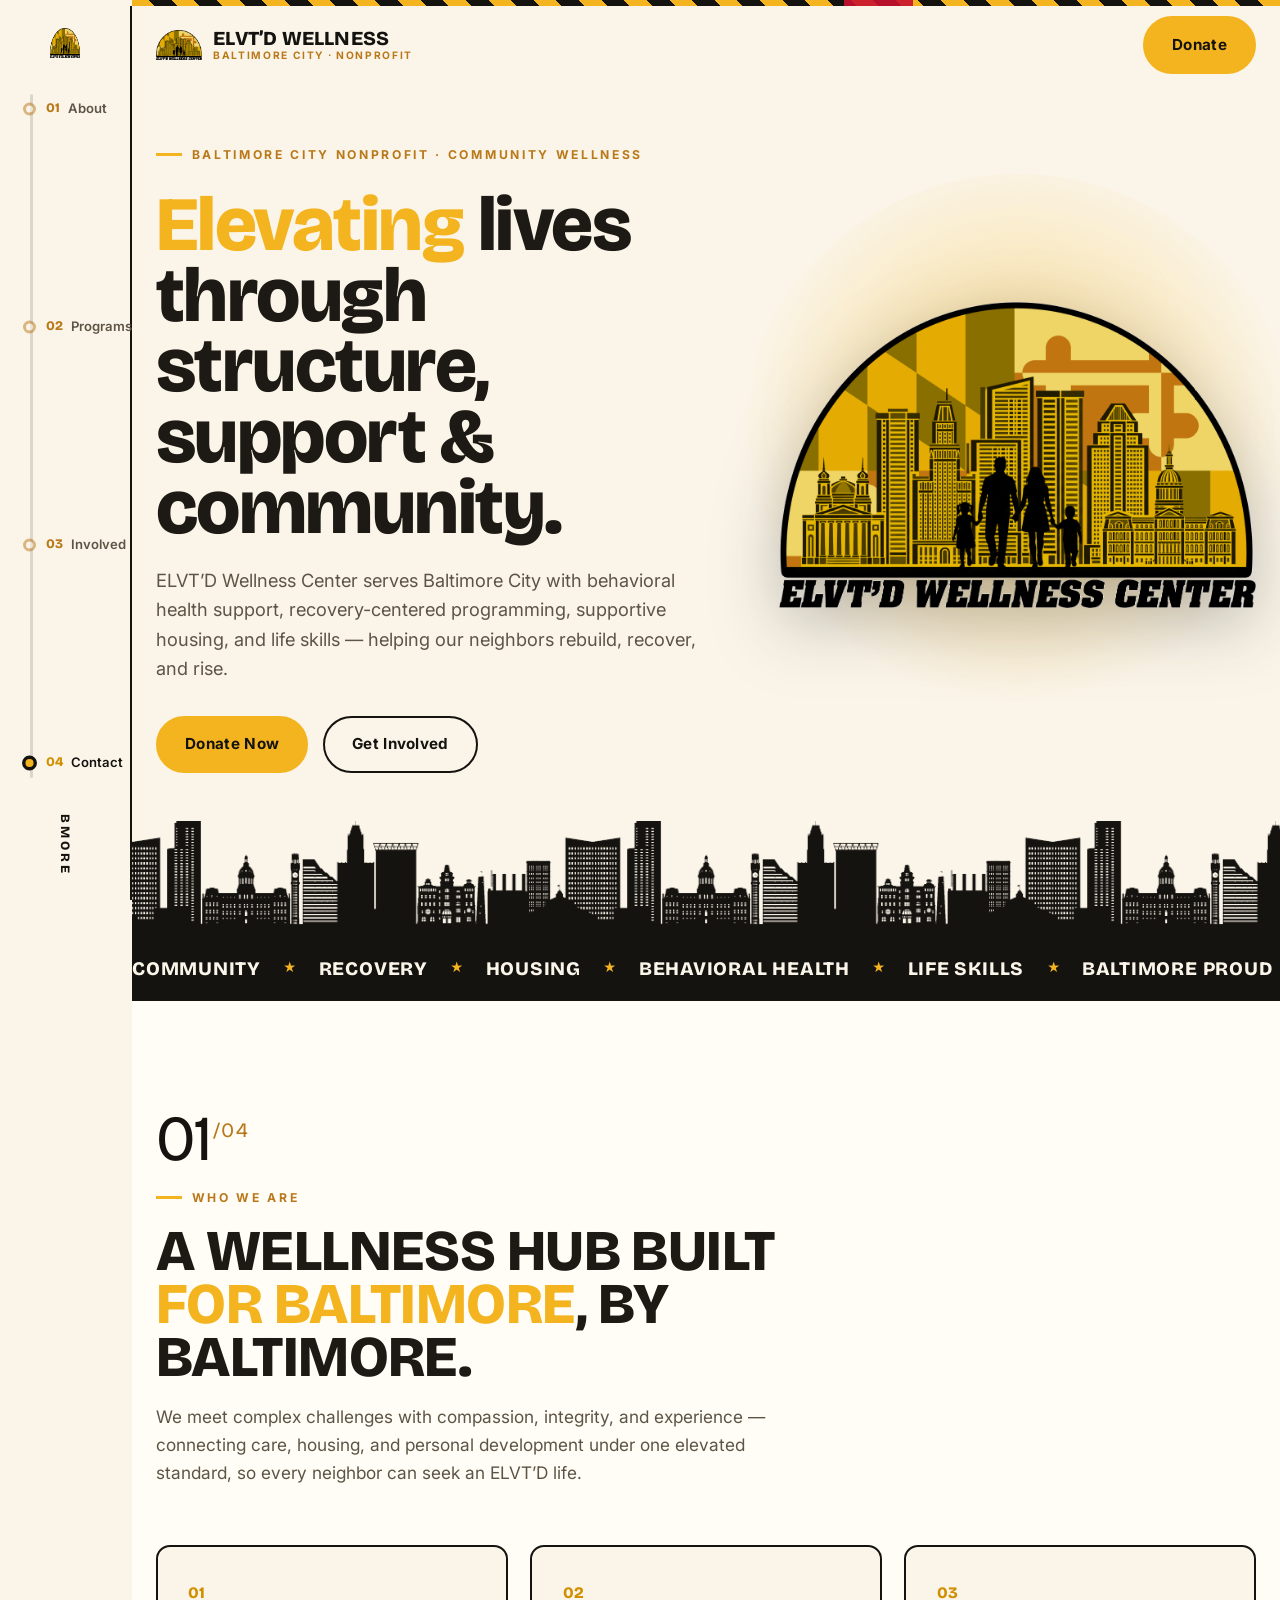
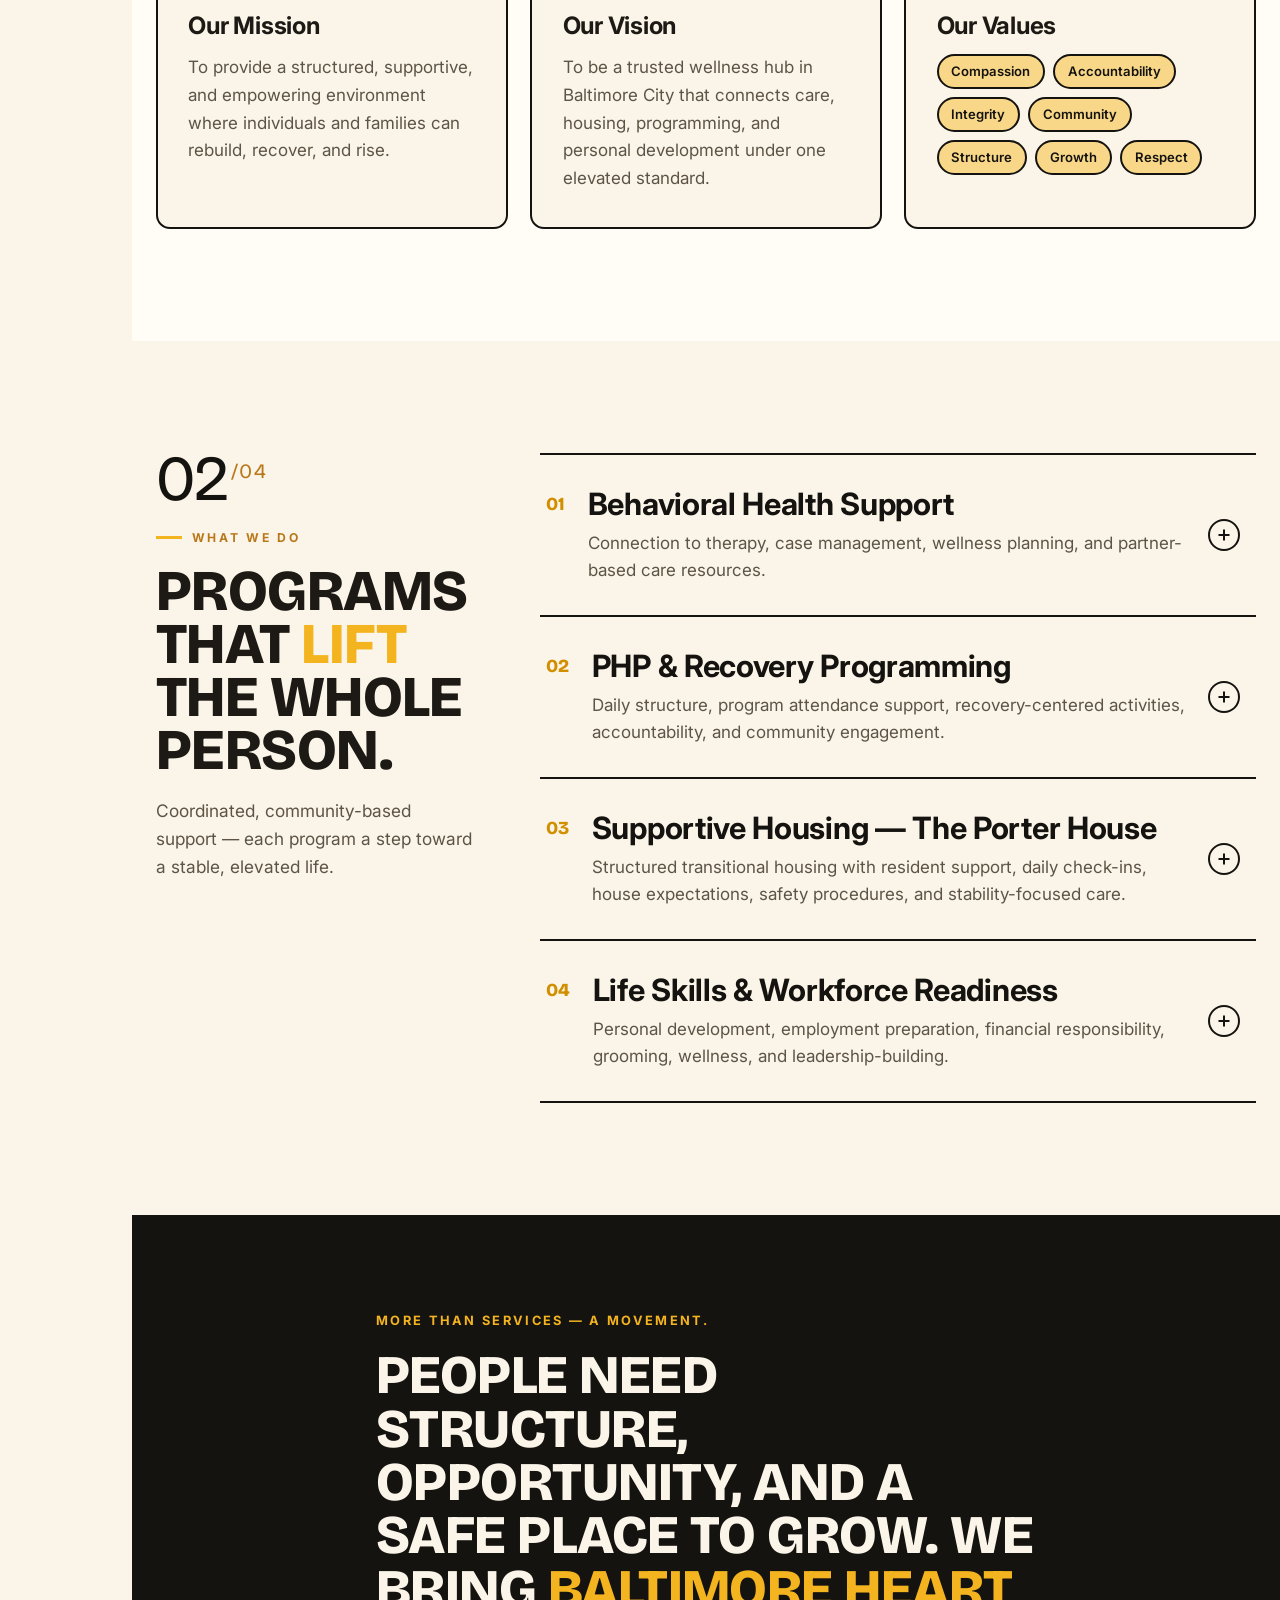
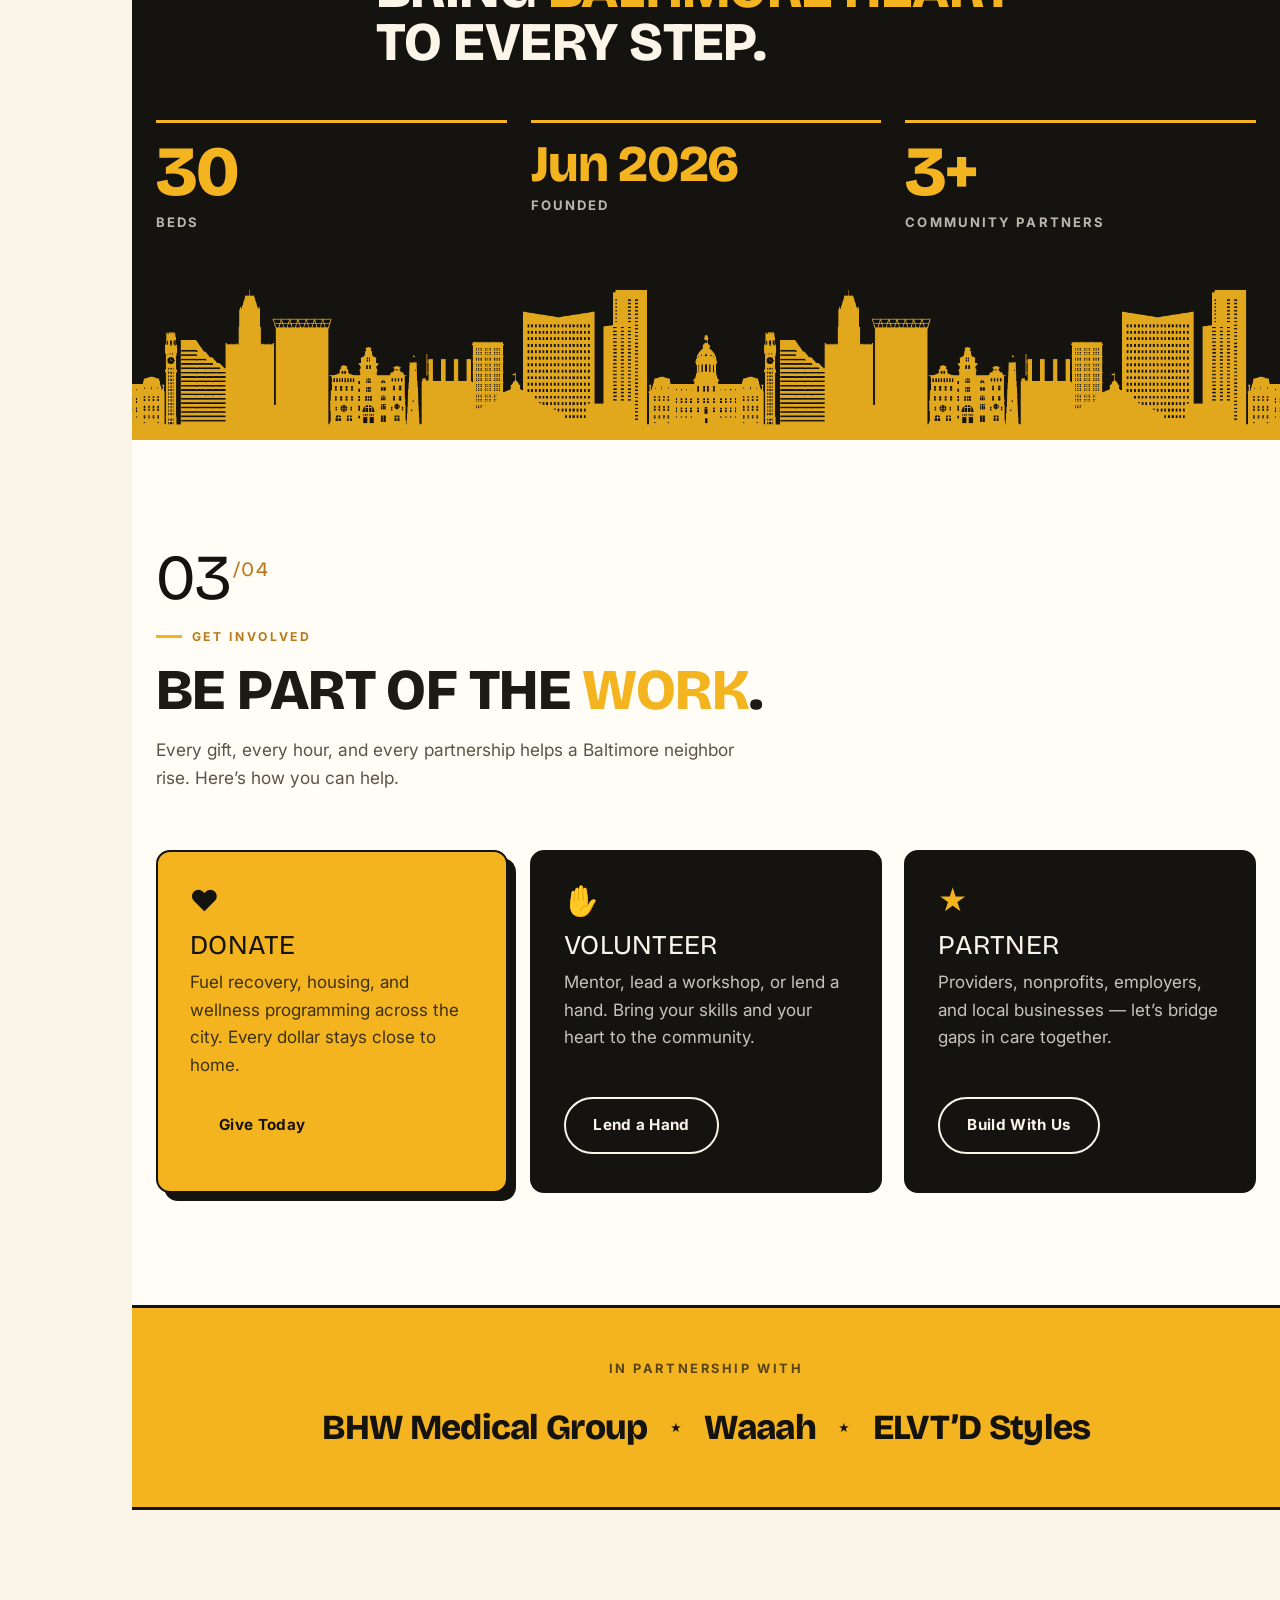
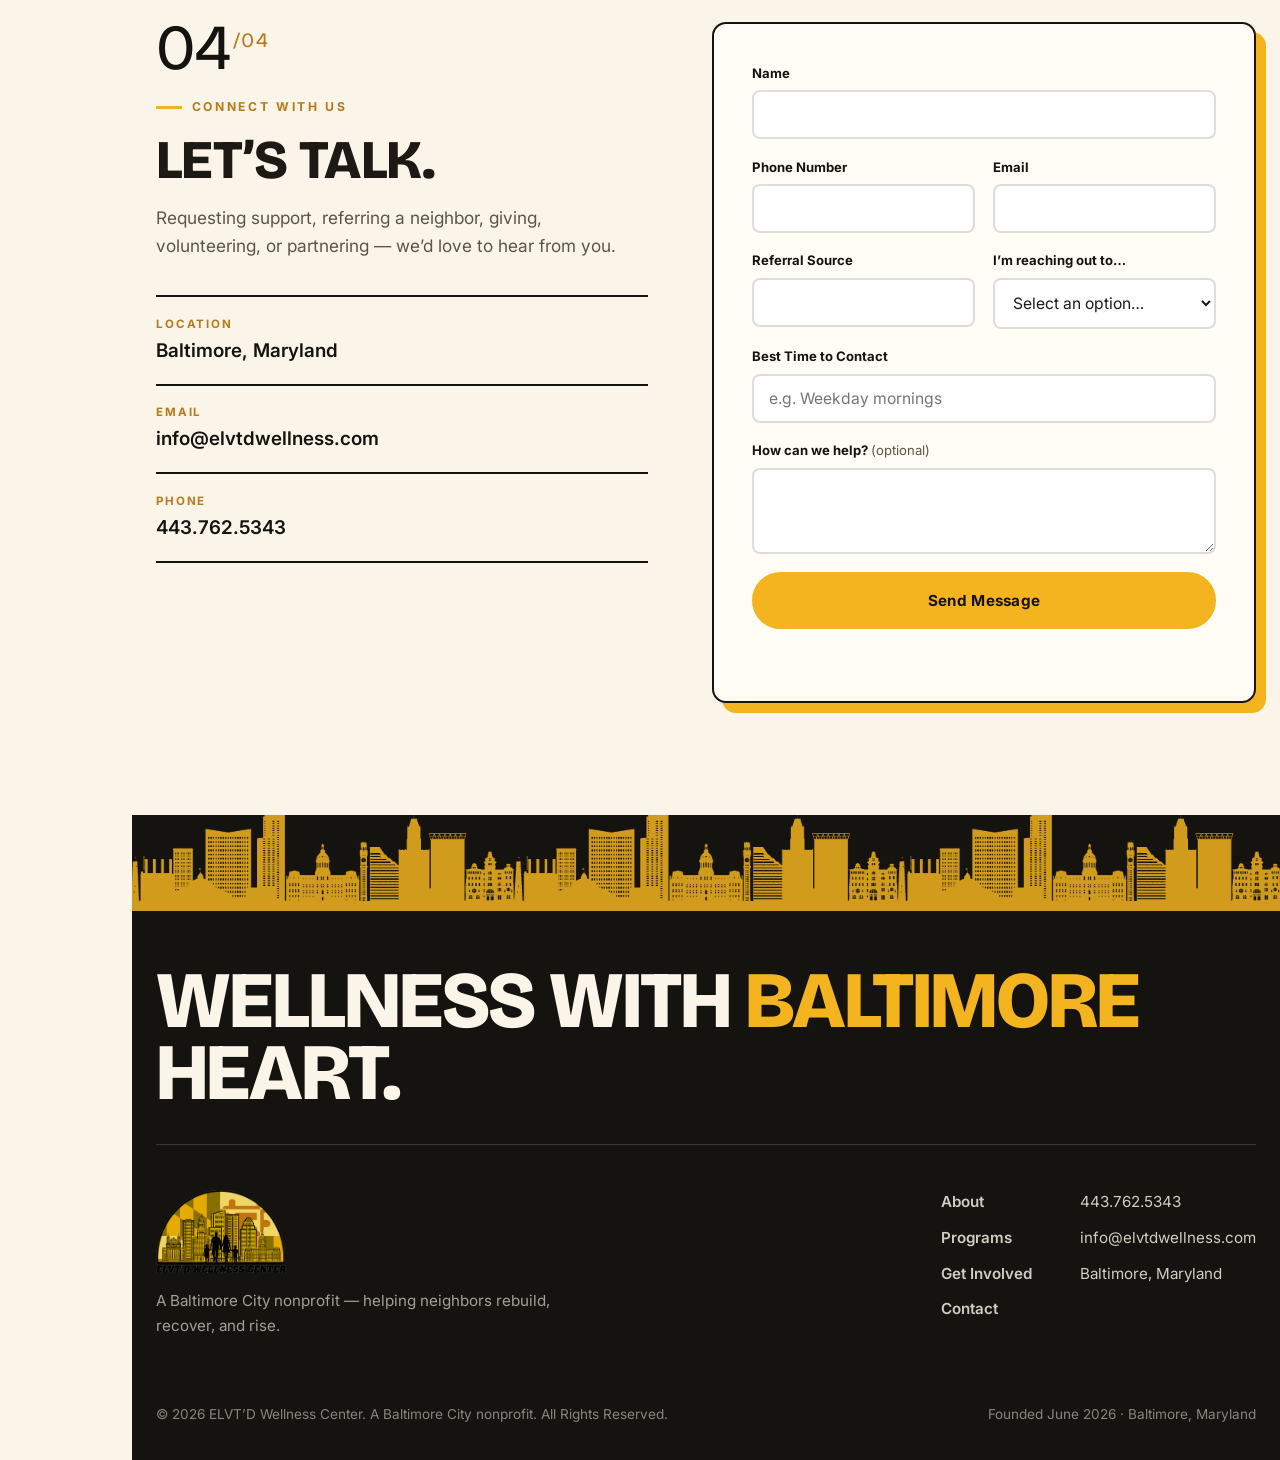
==== commit a0fd1427: "Refine ELVT'D brand: headline, bolder font, stats, partners, contact - Restore hero headline: "Eleva" ====
--- a/index.html
+++ b/index.html
@@ -14,7 +14,7 @@
 
   <link rel="preconnect" href="https://fonts.googleapis.com" />
   <link rel="preconnect" href="https://fonts.gstatic.com" crossorigin />
-  <link href="https://fonts.googleapis.com/css2?family=Anton&family=Inter:wght@400;500;600;700&display=swap" rel="stylesheet" />
+  <link href="https://fonts.googleapis.com/css2?family=Bricolage+Grotesque:opsz,wght@12..96,600;12..96,700;12..96,800&family=Inter:wght@400;500;600;700&display=swap" rel="stylesheet" />
 
   <link rel="icon" href="data:image/svg+xml,%3Csvg xmlns='http://www.w3.org/2000/svg' viewBox='0 0 32 32'%3E%3Crect width='32' height='32' rx='6' fill='%23151310'/%3E%3Cpath d='M9 23V9h6a4 4 0 010 8H9' fill='none' stroke='%23f3b41f' stroke-width='2.6' stroke-linecap='round' stroke-linejoin='round'/%3E%3C/svg%3E" />
   <link rel="stylesheet" href="css/styles.css" />
@@ -82,7 +82,7 @@
       <div class="wrap hero-inner">
         <div class="hero-copy">
           <p class="eyebrow reveal">Baltimore City Nonprofit &middot; Community Wellness</p>
-          <h1 class="reveal">Wellness with <span class="gold">Baltimore</span> Heart.</h1>
+          <h1 class="reveal"><span class="gold">Elevating</span> lives through structure, support &amp; community.</h1>
           <p class="lede reveal">ELVT&rsquo;D Wellness Center serves Baltimore City with behavioral health support, recovery-centered programming, supportive housing, and life skills &mdash; helping our neighbors rebuild, recover, and rise.</p>
           <div class="hero-actions reveal">
             <a class="btn btn-donate" href="#involved">Donate Now</a>
@@ -191,6 +191,22 @@
         <p class="impact-eyebrow reveal">More than services &mdash; a movement.</p>
         <p class="impact-line reveal">People need structure, opportunity, and a safe place to grow. We bring <span class="gold">Baltimore heart</span> to every step.</p>
       </div>
+      <div class="wrap">
+        <div class="stats reveal">
+          <div class="stat">
+            <span class="stat-num" data-count="30">0</span>
+            <span class="stat-label">Beds</span>
+          </div>
+          <div class="stat">
+            <span class="stat-num stat-text">Jun 2026</span>
+            <span class="stat-label">Founded</span>
+          </div>
+          <div class="stat">
+            <span class="stat-num" data-count="3" data-suffix="+">0</span>
+            <span class="stat-label">Community Partners</span>
+          </div>
+        </div>
+      </div>
       <div class="skyline-band gold-sky" aria-hidden="true"><span class="skyline"></span></div>
     </section>
 
@@ -223,6 +239,20 @@
             <p>Providers, nonprofits, employers, and local businesses &mdash; let&rsquo;s bridge gaps in care together.</p>
             <a class="btn btn-outline" href="#contact">Build With Us</a>
           </article>
+        </div>
+      </div>
+    </section>
+
+    <!-- ============ PARTNERS ============ -->
+    <section class="partners" aria-label="Community partners">
+      <div class="wrap partners-inner">
+        <p class="partners-kicker reveal">In partnership with</p>
+        <div class="partners-list reveal">
+          <span class="partner">BHW Medical Group</span>
+          <span class="partner-dot" aria-hidden="true">&starf;</span>
+          <span class="partner">Waaah</span>
+          <span class="partner-dot" aria-hidden="true">&starf;</span>
+          <span class="partner">ELVT&rsquo;D Styles</span>
         </div>
       </div>
     </section>
@@ -247,7 +277,7 @@
             </li>
             <li>
               <span class="c-label">Phone</span>
-              <span class="c-value muted">Add business phone number</span>
+              <a class="c-value" href="tel:+14437625343">443.762.5343</a>
             </li>
           </ul>
         </div>
@@ -303,21 +333,31 @@
   <!-- ============ FOOTER ============ -->
   <footer class="site-footer">
     <div class="skyline-band gold-sky footer-sky" aria-hidden="true"><span class="skyline"></span></div>
+    <div class="wrap footer-tagline">
+      <p>Wellness with <span class="gold">Baltimore</span> Heart.</p>
+    </div>
     <div class="wrap footer-inner">
       <div class="footer-brand">
         <img src="assets/logo.png" width="120" height="auto" alt="ELVT'D Wellness Center" class="footer-logo" />
-        <p>Wellness with Baltimore heart. A nonprofit serving Baltimore City &mdash; helping neighbors rebuild, recover, and rise.</p>
-      </div>
-      <nav class="footer-nav" aria-label="Footer">
-        <a href="#about">About</a>
-        <a href="#programs">Programs</a>
-        <a href="#involved">Get Involved</a>
-        <a href="#contact">Contact</a>
-      </nav>
+        <p>A Baltimore City nonprofit &mdash; helping neighbors rebuild, recover, and rise.</p>
+      </div>
+      <div class="footer-cols">
+        <nav class="footer-nav" aria-label="Footer">
+          <a href="#about">About</a>
+          <a href="#programs">Programs</a>
+          <a href="#involved">Get Involved</a>
+          <a href="#contact">Contact</a>
+        </nav>
+        <address class="footer-contact">
+          <a href="tel:+14437625343">443.762.5343</a>
+          <a href="mailto:info@elvtdwellness.com">info@elvtdwellness.com</a>
+          <span>Baltimore, Maryland</span>
+        </address>
+      </div>
     </div>
     <div class="wrap footer-base">
       <p>&copy; <span id="year">2026</span> ELVT&rsquo;D Wellness Center. A Baltimore City nonprofit. All Rights Reserved.</p>
-      <p>Baltimore, Maryland &middot; <a href="mailto:info@elvtdwellness.com">info@elvtdwellness.com</a></p>
+      <p>Founded June 2026 &middot; Baltimore, Maryland</p>
     </div>
   </footer>
 
--- a/css/styles.css
+++ b/css/styles.css
@@ -21,7 +21,7 @@
   --bg: var(--cream);
   --fg: var(--ink);
 
-  --font-display: "Anton", "Arial Narrow", sans-serif;
+  --font-display: "Bricolage Grotesque", "Arial Black", sans-serif;
   --font-sans: "Inter", -apple-system, BlinkMacSystemFont, "Segoe UI", Roboto, sans-serif;
 
   --wrap: 1160px;
@@ -49,8 +49,12 @@
 }
 section[id] { scroll-margin-top: 96px; }
 
-h1, h2 { font-family: var(--font-display); font-weight: 400; line-height: 0.94; letter-spacing: 0.005em; margin: 0; text-transform: uppercase; }
+h1, h2 { font-family: var(--font-display); font-weight: 800; line-height: 0.92; letter-spacing: -0.02em; margin: 0; }
+h2 { text-transform: uppercase; letter-spacing: -0.01em; }
 h3 { font-family: var(--font-sans); font-weight: 700; line-height: 1.15; margin: 0; letter-spacing: -0.01em; }
+/* elements that borrow the display face need a heavy weight loaded */
+.head-index, .brand-name, .rs-num, .rail-foot, .marquee-track span,
+.pillar-index, .ledger-num, .impact-line, .involve-card h3, .stat-num { font-weight: 800; }
 p { margin: 0; }
 a { color: inherit; text-decoration: none; }
 img, svg { display: block; max-width: 100%; }
@@ -171,7 +175,7 @@
 /* ============ HERO ============ */
 .hero { position: relative; padding-top: clamp(2rem, 4vw, 3.5rem); }
 .hero-inner { display: grid; grid-template-columns: 1.08fr 0.92fr; gap: clamp(2rem, 5vw, 4rem); align-items: center; padding-bottom: clamp(2rem, 4vw, 3rem); }
-.hero h1 { font-size: clamp(3rem, 8vw, 6.4rem); margin: 0.5rem 0 1.4rem; }
+.hero h1 { font-size: clamp(2.6rem, 6vw, 4.9rem); margin: 0.5rem 0 1.4rem; max-width: 16ch; }
 .hero .lede { font-size: 1.14rem; color: var(--ink-soft); max-width: 52ch; }
 .hero-actions { display: flex; flex-wrap: wrap; gap: 0.9rem; margin-top: 2rem; }
 
@@ -234,11 +238,26 @@
 
 /* ---- Impact band ---- */
 .impact { background: var(--black); color: var(--cream); position: relative; padding: clamp(3.5rem, 8vw, 6rem) 0 0; overflow: hidden; }
-.impact-inner { max-width: 24ch; }
+.impact-inner { max-width: 60ch; }
 .impact-eyebrow { font-family: var(--font-sans); font-weight: 700; letter-spacing: 0.18em; text-transform: uppercase; font-size: 0.8rem; color: var(--gold); margin-bottom: 1.1rem; }
-.impact-line { font-family: var(--font-display); font-weight: 400; text-transform: uppercase; line-height: 0.98; font-size: clamp(2.2rem, 5.5vw, 4.4rem); max-width: 18ch; }
+.impact-line { font-family: var(--font-display); text-transform: uppercase; line-height: 0.98; font-size: clamp(1.9rem, 4.4vw, 3.4rem); letter-spacing: -0.01em; }
 .impact .skyline-band { margin-top: clamp(2rem, 5vw, 3.5rem); }
 .impact .skyline { height: clamp(80px, 12vw, 150px); opacity: 0.92; }
+
+/* stats */
+.stats { display: grid; grid-template-columns: repeat(3, 1fr); gap: 1.5rem; margin-top: clamp(2rem, 5vw, 3.2rem); }
+.stat { border-top: 3px solid var(--gold); padding-top: 1.1rem; }
+.stat-num { display: block; font-family: var(--font-display); font-size: clamp(2.6rem, 6vw, 4.4rem); line-height: 0.9; color: var(--gold); letter-spacing: -0.02em; }
+.stat-num.stat-text { font-size: clamp(2rem, 4.4vw, 3.2rem); }
+.stat-label { display: block; margin-top: 0.5rem; font-size: 0.82rem; font-weight: 700; letter-spacing: 0.16em; text-transform: uppercase; color: rgba(251,245,233,0.72); }
+
+/* ---- Partners ---- */
+.partners { background: var(--gold); color: var(--black); padding: clamp(2.2rem, 5vw, 3.2rem) 0; border-top: 3px solid var(--black); border-bottom: 3px solid var(--black); }
+.partners-inner { display: flex; flex-wrap: wrap; align-items: center; gap: 1rem 1.6rem; justify-content: center; text-align: center; }
+.partners-kicker { font-size: 0.8rem; font-weight: 700; letter-spacing: 0.2em; text-transform: uppercase; color: rgba(21,19,16,0.7); width: 100%; text-align: center; margin-bottom: 0.2rem; }
+.partners-list { display: flex; flex-wrap: wrap; align-items: center; justify-content: center; gap: 0.8rem 1.4rem; }
+.partner { font-family: var(--font-display); font-weight: 800; font-size: clamp(1.3rem, 3.4vw, 2.2rem); letter-spacing: -0.02em; color: var(--black); }
+.partner-dot { color: var(--black); font-size: 0.7rem; }
 
 /* ---- Get Involved ---- */
 .involved { background: var(--cream-2); }
@@ -285,13 +304,19 @@
 .site-footer { background: var(--black); color: rgba(251,245,233,0.8); }
 .footer-sky { line-height: 0; }
 .footer-sky .skyline { height: clamp(56px, 8vw, 96px); opacity: 0.85; }
-.footer-inner { display: flex; flex-wrap: wrap; gap: 2rem; justify-content: space-between; align-items: start; padding: clamp(2.5rem, 5vw, 3.5rem) 0 2.4rem; border-bottom: 1px solid rgba(251,245,233,0.16); }
-.footer-brand { max-width: 44ch; }
+.footer-tagline { padding-top: clamp(2.4rem, 5vw, 3.4rem); }
+.footer-tagline p { font-family: var(--font-display); font-weight: 800; text-transform: uppercase; font-size: clamp(2.2rem, 6.5vw, 5rem); line-height: 0.9; letter-spacing: -0.025em; color: var(--cream); }
+.footer-inner { display: flex; flex-wrap: wrap; gap: 2rem 3rem; justify-content: space-between; align-items: start; padding: clamp(2rem, 4vw, 2.8rem) 0 2.4rem; border-top: 1px solid rgba(251,245,233,0.16); margin-top: clamp(1.5rem,3vw,2.2rem); }
+.footer-brand { max-width: 40ch; }
 .footer-logo { width: 130px; height: auto; margin-bottom: 1rem; }
 .footer-brand p { color: rgba(251,245,233,0.62); font-size: 0.95rem; }
-.footer-nav { display: flex; gap: 1.8rem; flex-wrap: wrap; }
-.footer-nav a { font-size: 0.92rem; font-weight: 600; color: rgba(251,245,233,0.82); transition: color 0.3s var(--ease); }
+.footer-cols { display: flex; gap: 3rem; flex-wrap: wrap; }
+.footer-nav { display: flex; flex-direction: column; gap: 0.7rem; }
+.footer-nav a { font-size: 0.95rem; font-weight: 600; color: rgba(251,245,233,0.82); transition: color 0.3s var(--ease); }
 .footer-nav a:hover { color: var(--gold); }
+.footer-contact { font-style: normal; display: flex; flex-direction: column; gap: 0.7rem; }
+.footer-contact a, .footer-contact span { font-size: 0.95rem; color: rgba(251,245,233,0.82); transition: color 0.3s var(--ease); }
+.footer-contact a:hover { color: var(--gold); }
 .footer-base { display: flex; flex-wrap: wrap; gap: 0.6rem 2rem; justify-content: space-between; padding: 1.6rem 0 2.2rem; font-size: 0.85rem; color: rgba(251,245,233,0.5); }
 .footer-base a:hover { color: var(--gold); }
 
